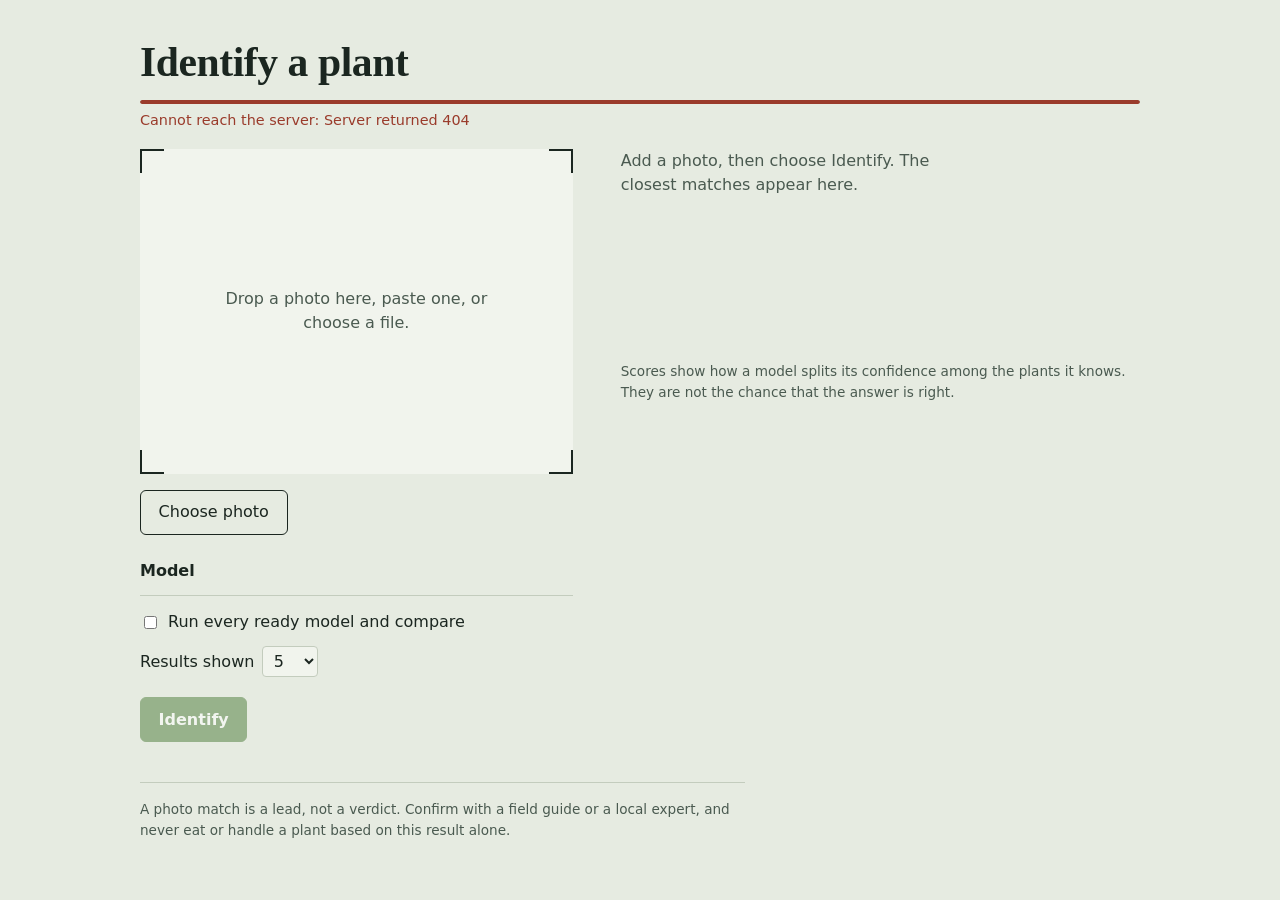
==== app/static/index.html @ 03a67fae "Offer only BioCLIP 2.5 and load it when the page opens; loading bar and photo scan - BACKENDS (defau" ====
<!doctype html>
<html lang="en">
<head>
<meta charset="utf-8">
<meta name="viewport" content="width=device-width, initial-scale=1">
<title>Plant identifier</title>
<link rel="icon" href="data:image/svg+xml,%3Csvg xmlns='http://www.w3.org/2000/svg' viewBox='0 0 100 100'%3E%3Ctext y='.9em' font-size='90'%3E%F0%9F%8C%BF%3C/text%3E%3C/svg%3E">
<style>
  :root {
    color-scheme: light dark;
    --ground: #e6ebe1;
    --paper: #f1f4ed;
    --ink: #1b2620;
    --ink-soft: #4a5a50;
    --line: #c3ccbd;
    --moss: #4a7a37;
    --on-moss: #ffffff;
    --warn: #9a3b2b;
    --serif: "Iowan Old Style", "Palatino Linotype", Palatino, "Book Antiqua", Georgia, serif;
    --sans: system-ui, -apple-system, "Segoe UI", Roboto, "Helvetica Neue", sans-serif;
  }
  @media (prefers-color-scheme: dark) {
    :root {
      --ground: #141c17;
      --paper: #1a251e;
      --ink: #e3e9de;
      --ink-soft: #9dad9f;
      --line: #2d3c32;
      --moss: #8ab96a;
      --on-moss: #14200f;
      --warn: #e39383;
    }
  }
  * { box-sizing: border-box; }
  body {
    margin: 0;
    background: var(--ground);
    color: var(--ink);
    font: 16px/1.5 var(--sans);
  }
  .wrap { max-width: 1080px; margin: 0 auto; padding: clamp(16px, 4vw, 40px); }
  .masthead { margin-bottom: 18px; }
  h1 {
    margin: 0;
    font: 600 clamp(1.9rem, 4vw, 2.6rem)/1.1 var(--serif);
    letter-spacing: -0.01em;
  }
  /* Model loading bar. It keeps its space when it fades out, so nothing below it moves. */
  .load { height: 4px; margin: 14px 0 6px; overflow: hidden; border-radius: 2px; background: var(--line); opacity: 0; transition: opacity 0.6s 0.3s; }
  .load span { display: block; height: 100%; border-radius: inherit; background: var(--moss); }
  .load[data-state="loading"], .load[data-state="error"] { opacity: 1; transition: none; }
  .load[data-state="loading"] span { width: 35%; animation: slide 1.3s ease-in-out infinite; }
  .load[data-state="error"] span { background: var(--warn); }
  @keyframes slide { from { transform: translateX(-100%); } to { transform: translateX(290%); } }
  .status { min-height: 1.5em; margin: 0; color: var(--ink-soft); font-size: 0.9rem; }
  .load[data-state="error"] + .status { color: var(--warn); }

  .bench {
    display: grid;
    grid-template-columns: minmax(0, 5fr) minmax(0, 6fr);
    gap: clamp(20px, 4vw, 48px);
    align-items: start;
  }
  @media (max-width: 820px) { .bench { grid-template-columns: 1fr; } }

  /* Viewfinder: corner marks drawn with gradients so the frame reads as a crop guide */
  .frame {
    --c: var(--ink);
    --len: 24px;
    --w: 2px;
    position: relative;
    container-type: size;  /* the photo sizes itself to this box with cqw/cqh */
    display: grid;
    place-items: center;
    aspect-ratio: 4 / 3;
    padding: 16px;
    background-color: var(--paper);
    background-image:
      linear-gradient(var(--c), var(--c)), linear-gradient(var(--c), var(--c)),
      linear-gradient(var(--c), var(--c)), linear-gradient(var(--c), var(--c)),
      linear-gradient(var(--c), var(--c)), linear-gradient(var(--c), var(--c)),
      linear-gradient(var(--c), var(--c)), linear-gradient(var(--c), var(--c));
    background-position:
      left top, left top, right top, right top,
      left bottom, left bottom, right bottom, right bottom;
    background-size:
      var(--len) var(--w), var(--w) var(--len), var(--len) var(--w), var(--w) var(--len),
      var(--len) var(--w), var(--w) var(--len), var(--len) var(--w), var(--w) var(--len);
    background-repeat: no-repeat;
    cursor: pointer;
  }
  .frame.dragging { --c: var(--moss); --w: 4px; }
  .frame:focus-visible { outline: 2px solid var(--moss); outline-offset: 4px; }
  .frame .prompt { max-width: 26ch; margin: 0; text-align: center; color: var(--ink-soft); }
  .frame[hidden], .prompt[hidden], .shot[hidden], .options label[hidden] { display: none; }

  /* The photo, and a scan that sweeps over it while it is being identified */
  .shot { --scan: 138 185 106; position: relative; overflow: hidden; }
  .shot img { display: block; max-width: 100cqw; max-height: 100cqh; }
  .shot::before, .shot::after { content: ""; position: absolute; inset: 0; opacity: 0; pointer-events: none; transition: opacity 0.3s; }
  .shot::before {
    background:
      repeating-linear-gradient(90deg, rgb(var(--scan) / 0.3) 0 1px, transparent 1px 28px),
      repeating-linear-gradient(rgb(var(--scan) / 0.3) 0 1px, transparent 1px 28px),
      rgb(0 0 0 / 0.2);
  }
  .shot::after {
    bottom: auto;
    height: 30%;
    background: linear-gradient(transparent, rgb(var(--scan) / 0.5) 42%, rgb(235 255 220) 49% 51%, rgb(var(--scan) / 0.5) 58%, transparent);
  }
  .frame.scanning { --c: var(--moss); cursor: progress; }
  .scanning .shot::before, .scanning .shot::after { opacity: 1; }
  .scanning .shot::after { animation: sweep 1.6s ease-in-out infinite alternate; }
  @keyframes sweep { from { transform: translateY(-50%); } to { transform: translateY(283%); } }

  .pick { display: flex; flex-wrap: wrap; gap: 10px; margin-top: 16px; }
  .btn {
    font: inherit;
    padding: 0.6rem 1.1rem;
    border: 1px solid var(--ink);
    border-radius: 6px;
    background: transparent;
    color: var(--ink);
    cursor: pointer;
  }
  .btn:focus-visible { outline: 2px solid var(--moss); outline-offset: 2px; }
  .btn:disabled { opacity: 0.5; cursor: not-allowed; }
  .btn.primary { background: var(--moss); border-color: var(--moss); color: var(--on-moss); font-weight: 600; }
  .touch-only { display: none; }
  @media (pointer: coarse) { .touch-only { display: inline-block; } }
  input[type="file"] { display: none; }

  fieldset { margin: 24px 0 0; padding: 0; border: 0; min-width: 0; }
  legend { padding: 0; margin-bottom: 4px; font-weight: 600; }
  .model {
    display: grid;
    grid-template-columns: auto 1fr;
    column-gap: 10px;
    padding: 10px 0;
    border-top: 1px solid var(--line);
    cursor: pointer;
  }
  .model input { margin: 5px 0 0; accent-color: var(--moss); }
  .model .name { font-weight: 600; }
  .model .desc { grid-column: 2; color: var(--ink-soft); font-size: 0.9rem; }
  .model.off { opacity: 0.6; cursor: not-allowed; }
  .options { display: flex; flex-wrap: wrap; gap: 12px 24px; align-items: center; margin: 8px 0 20px; border-top: 1px solid var(--line); padding-top: 14px; }
  fieldset[hidden] + .options { margin-top: 20px; }
  .options label { display: inline-flex; gap: 8px; align-items: center; }
  .options input[type="checkbox"] { accent-color: var(--moss); }
  select { font: inherit; padding: 0.25rem 0.4rem; color: var(--ink); background: var(--paper); border: 1px solid var(--line); border-radius: 4px; }

  .results { min-height: 12rem; }
  .empty { margin: 0; max-width: 34ch; color: var(--ink-soft); }
  .run { padding-bottom: 24px; margin-bottom: 24px; border-bottom: 1px solid var(--line); }
  .run:last-child { border-bottom: 0; margin-bottom: 0; }
  .run h2 { margin: 0 0 4px; font-size: 1rem; }
  .meta { margin: 2px 0 12px; color: var(--ink-soft); font-size: 0.9rem; }
  .matches { list-style: none; margin: 0; padding: 0; }
  .match { padding: 9px 0; }
  .match .row { display: flex; justify-content: space-between; align-items: baseline; gap: 16px; }
  .match .sci { font: italic 1.05rem/1.3 var(--serif); overflow-wrap: anywhere; }
  .match.first .sci { font-size: 1.6rem; line-height: 1.2; }
  .match .common { display: block; margin-top: 2px; font-size: 0.9rem; color: var(--ink-soft); }
  .match.first .common { font-size: 1.05rem; color: var(--ink); }
  .match .pct { font-variant-numeric: tabular-nums; color: var(--ink-soft); white-space: nowrap; }
  .bar { height: 4px; margin-top: 6px; background: var(--line); border-radius: 2px; overflow: hidden; }
  .match.first .bar { height: 6px; }
  .bar span { display: block; width: 0; height: 100%; background: var(--moss); transition: width 0.5s ease; }
  .match a { font-size: 0.85rem; color: var(--ink-soft); }
  .error { border-left: 3px solid var(--warn); padding: 2px 0 2px 12px; }
  .error p { margin: 0; }
  .note { margin: 20px 0 0; font-size: 0.85rem; color: var(--ink-soft); max-width: 60ch; }
  footer { margin-top: 40px; padding-top: 16px; border-top: 1px solid var(--line); font-size: 0.85rem; color: var(--ink-soft); max-width: 70ch; }

  @media (prefers-reduced-motion: reduce) {
    .bar span { transition: none; }
    .load[data-state="loading"] span { width: 100%; opacity: 0.5; animation: none; }
    .scanning .shot::after { opacity: 0; animation: none; }
  }
</style>
</head>
<body>
<div class="wrap">
  <header class="masthead">
    <h1>Identify a plant</h1>
    <div class="load" id="load" aria-hidden="true"><span></span></div>
    <p class="status" id="status" aria-live="polite"></p>
  </header>

  <main class="bench">
    <section aria-label="Photo and model">
      <div class="frame" id="frame" role="button" tabindex="0" aria-label="Choose a photo">
        <p class="prompt" id="prompt">Drop a photo here, paste one, or choose a file.</p>
        <div class="shot" id="shot" hidden><img id="preview" alt="Selected plant photo"></div>
      </div>
      <div class="pick">
        <button class="btn" type="button" id="choose">Choose photo</button>
        <button class="btn touch-only" type="button" id="camera">Take photo</button>
      </div>
      <input type="file" id="file" accept="image/*">
      <input type="file" id="cam" accept="image/*" capture="environment">

      <fieldset id="models">
        <legend>Model</legend>
      </fieldset>
      <div class="options">
        <label><input type="checkbox" id="compare"> Run every ready model and compare</label>
        <label>Results shown
          <select id="topk"><option>3</option><option selected>5</option><option>10</option></select>
        </label>
      </div>
      <button class="btn primary" type="button" id="go" disabled>Identify</button>
    </section>

    <section aria-label="Results" aria-live="polite">
      <div class="results" id="results">
        <p class="empty">Add a photo, then choose Identify. The closest matches appear here.</p>
      </div>
      <p class="note">Scores show how a model splits its confidence among the plants it knows. They are not the chance that the answer is right.</p>
    </section>
  </main>

  <footer>
    A photo match is a lead, not a verdict. Confirm with a field guide or a local expert, and never eat or handle a plant based on this result alone.
  </footer>
</div>

<script>
"use strict";
const $ = (sel) => document.querySelector(sel);
const state = { file: null, previewUrl: null, backends: [], busy: false };

function el(tag, props = {}, ...kids) {
  const node = document.createElement(tag);
  for (const [k, v] of Object.entries(props)) {
    if (k === "class") node.className = v;
    else if (k === "text") node.textContent = v;
    else node.setAttribute(k, v);
  }
  node.append(...kids);
  return node;
}

async function api(path, options) {
  const res = await fetch(path, options);
  let body = null;
  try { body = await res.json(); } catch (_) { /* non-JSON error page */ }
  if (!res.ok) throw new Error((body && body.detail) || `Server returned ${res.status}`);
  return body;
}

/* ---------- server status and model list ---------- */

async function loadMeta() {
  try {
    const list = await api("api/backends");
    state.backends = list.backends;
    renderModels(list.default);
    preload();
  } catch (err) {
    showLoad("error", `Cannot reach the server: ${err.message}`);
  }
  updateGo();
}

function showLoad(step, text = "") {
  $("#load").dataset.state = step;
  $("#status").textContent = text;
}

/* Load the preselected model as soon as the page opens, so the first photo doesn't wait for it. */
async function preload() {
  const info = state.backends.find((b) => b.id === selectedId());
  if (!info || info.loaded) return;
  showLoad("loading", "Loading the model…");
  try {
    await api(`api/load?backend=${encodeURIComponent(info.id)}`, { method: "POST" });
    info.loaded = true;
    showLoad("done");
  } catch (err) {
    showLoad("error", `The model did not load. ${err.message}`);
  }
}

function renderModels(defaultId) {
  const box = $("#models");
  box.replaceChildren(el("legend", { text: "Model" }));
  for (const b of state.backends) {
    const input = el("input", { type: "radio", name: "backend", value: b.id });
    if (!b.available) input.disabled = true;
    if (b.id === defaultId) input.checked = true;
    const desc = b.available ? b.description : `${b.description} Not ready: ${b.reason}`;
    box.append(
      el("label", { class: "model" + (b.available ? "" : " off") },
        input, el("span", { class: "name", text: b.label }), el("span", { class: "desc", text: desc }))
    );
  }
  if (!state.backends.some((b) => b.available)) {
    box.append(el("p", { class: "note", text: "No models are ready yet. The README explains which files to add." }));
  }
  const few = readyIds().length < 2;  // comparing needs at least two ready models
  $("#compare").closest("label").hidden = few;
  if (few) $("#compare").checked = false;
  // A single model that is ready leaves nothing to choose, so the picker goes.
  box.hidden = state.backends.length === 1 && state.backends[0].available;
}

const selectedId = () => { const r = document.querySelector('input[name="backend"]:checked'); return r && r.value; };
const readyIds = () => state.backends.filter((b) => b.available).map((b) => b.id);

function updateGo() {
  $("#go").disabled = state.busy || !state.file || readyIds().length === 0;
  $("#go").textContent = state.busy ? "Identifying…" : "Identify";
}

/* ---------- choosing a photo ---------- */

function setFile(file) {
  if (!file || !file.type.startsWith("image/")) return;
  if (state.previewUrl) URL.revokeObjectURL(state.previewUrl);
  state.file = file;
  state.previewUrl = URL.createObjectURL(file);
  $("#preview").src = state.previewUrl;
  $("#shot").hidden = false;
  $("#prompt").hidden = true;
  $("#results").replaceChildren(el("p", { class: "empty", text: "Photo ready. Choose Identify." }));
  updateGo();
}

const frame = $("#frame");
$("#choose").addEventListener("click", () => $("#file").click());
$("#camera").addEventListener("click", () => $("#cam").click());
frame.addEventListener("click", () => $("#file").click());
frame.addEventListener("keydown", (e) => { if (e.key === "Enter" || e.key === " ") { e.preventDefault(); $("#file").click(); } });
for (const input of [$("#file"), $("#cam")]) {
  input.addEventListener("change", () => { setFile(input.files[0]); input.value = ""; });
}
frame.addEventListener("dragover", (e) => { e.preventDefault(); frame.classList.add("dragging"); });
frame.addEventListener("dragleave", () => frame.classList.remove("dragging"));
frame.addEventListener("drop", (e) => {
  e.preventDefault();
  frame.classList.remove("dragging");
  setFile(e.dataTransfer.files[0]);
});
window.addEventListener("paste", (e) => {
  const item = [...(e.clipboardData?.items || [])].find((i) => i.type.startsWith("image/"));
  if (item) setFile(item.getAsFile());
});

/* Phone photos are large. Shrink before upload; fall back to the original on any problem. */
async function prepareUpload(file) {
  try {
    if (file.size < 1.5 * 1024 * 1024) return file;
    const bmp = await createImageBitmap(file, { imageOrientation: "from-image" });
    const scale = Math.min(1, 1600 / Math.max(bmp.width, bmp.height));
    const canvas = document.createElement("canvas");
    canvas.width = Math.round(bmp.width * scale);
    canvas.height = Math.round(bmp.height * scale);
    canvas.getContext("2d").drawImage(bmp, 0, 0, canvas.width, canvas.height);
    const blob = await new Promise((resolve) => canvas.toBlob(resolve, "image/jpeg", 0.9));
    return blob || file;
  } catch (_) {
    return file;
  }
}

/* ---------- identify ---------- */

async function identify() {
  if (!state.file || state.busy) return;
  const ids = $("#compare").checked ? readyIds() : [selectedId()].filter(Boolean);
  if (ids.length === 0) return;

  state.busy = true;
  updateGo();
  frame.classList.add("scanning");
  const results = $("#results");
  results.replaceChildren();
  const upload = await prepareUpload(state.file);
  const topK = $("#topk").value;
  const named = state.backends.length > 1;  // say which model answered only when there is a choice

  for (const id of ids) {
    const info = state.backends.find((b) => b.id === id);
    const label = info ? info.label : id;
    const pending = el("section", { class: "run" });
    if (named) pending.append(el("h2", { text: label }));
    if (named && info && !info.loaded) {
      pending.append(el("p", { class: "meta", text: "Loading this model first. It can take a minute." }));
    }
    results.append(pending);

    const form = new FormData();
    form.append("file", upload, "photo.jpg");
    form.append("backend", id);
    form.append("top_k", topK);
    try {
      const data = await api("api/identify", { method: "POST", body: form });
      if (info) info.loaded = true;
      pending.replaceWith(renderRun(data, named));
    } catch (err) {
      pending.replaceWith(renderError(named ? label : "", err.message));
    }
  }
  frame.classList.remove("scanning");
  state.busy = false;
  updateGo();
}

function percent(score) {
  const p = score * 100;
  return p < 0.1 ? "under 0.1%" : `${p.toFixed(p < 10 ? 1 : 0)}%`;
}

function renderRun(data, named) {
  const list = el("ol", { class: "matches" });
  data.predictions.forEach((p, i) => {
    const bar = el("span");
    const link = el("a", {
      href: "https://en.wikipedia.org/wiki/Special:Search?search=" + encodeURIComponent(p.name),
      target: "_blank", rel: "noopener noreferrer", text: "Look up",
    });
    const names = el("div", {}, el("span", { class: "sci", text: p.name }));
    if (p.common_name) names.append(el("span", { class: "common", text: p.common_name }));
    list.append(
      el("li", { class: "match" + (i === 0 ? " first" : "") },
        el("div", { class: "row" }, names, el("span", { class: "pct", text: percent(p.score) })),
        el("div", { class: "bar" }, bar), link)
    );
    requestAnimationFrame(() => requestAnimationFrame(() => { bar.style.width = `${Math.max(1, Math.round(p.score * 1000) / 10)}%`; }));
  });
  const run = el("section", { class: "run" }, list);
  if (named) run.prepend(el("h2", { text: data.label }));
  return run;
}

function renderError(label, message) {
  const run = el("section", { class: "run" }, el("div", { class: "error", role: "alert" }, el("p", { text: message })));
  if (label) run.prepend(el("h2", { text: label }));
  return run;
}

$("#go").addEventListener("click", identify);
loadMeta();
</script>
</body>
</html>
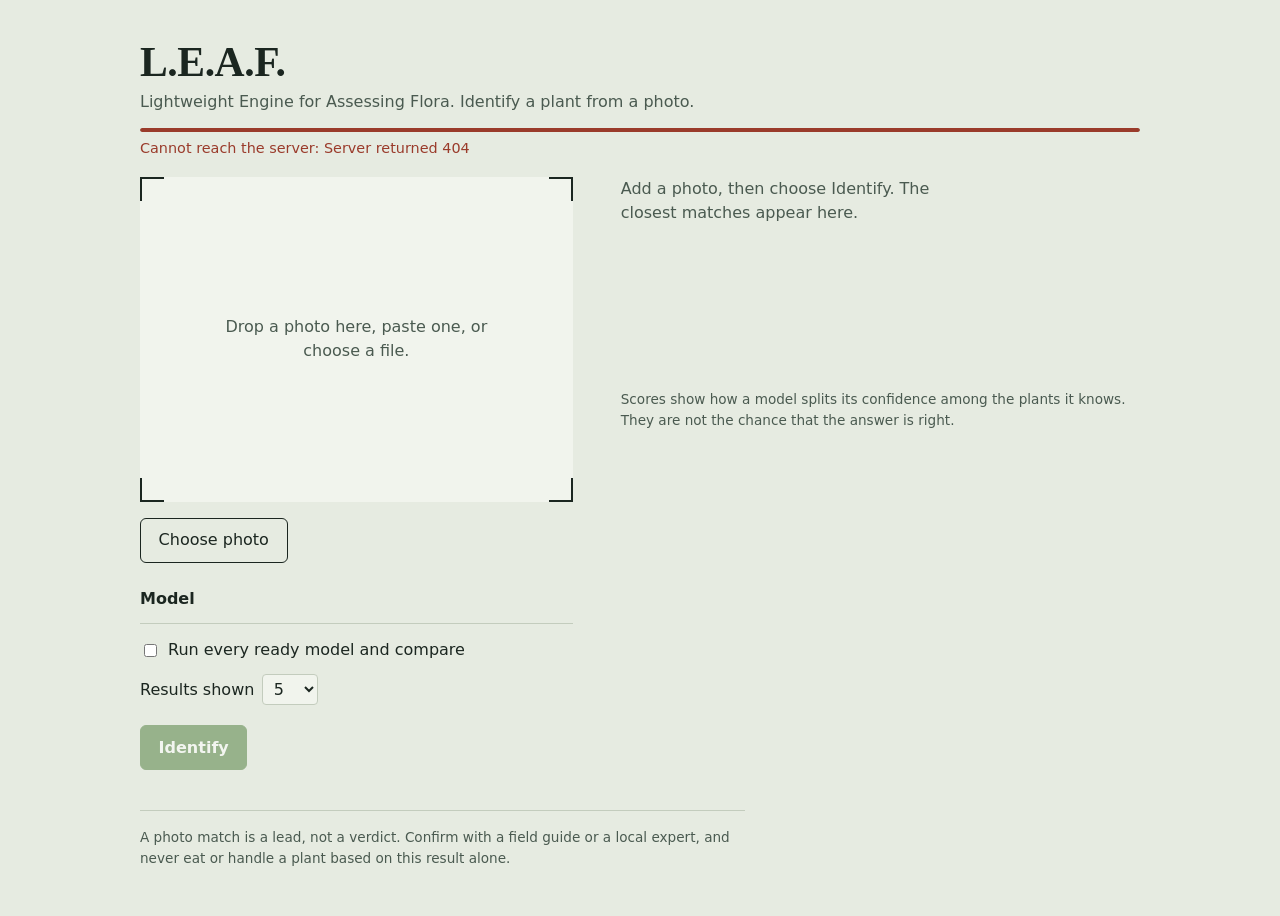
==== commit 04a7f388: "L.E.A.F.: on-device models in the service's page, BioCLIP 2.5 in the browser, Cloudflare site - app/" ====
--- a/app/static/index.html
+++ b/app/static/index.html
@@ -3,7 +3,7 @@
 <head>
 <meta charset="utf-8">
 <meta name="viewport" content="width=device-width, initial-scale=1">
-<title>Plant identifier</title>
+<title>L.E.A.F.: Lightweight Engine for Assessing Flora</title>
 <link rel="icon" href="data:image/svg+xml,%3Csvg xmlns='http://www.w3.org/2000/svg' viewBox='0 0 100 100'%3E%3Ctext y='.9em' font-size='90'%3E%F0%9F%8C%BF%3C/text%3E%3C/svg%3E">
 <style>
   :root {
@@ -45,13 +45,16 @@
     font: 600 clamp(1.9rem, 4vw, 2.6rem)/1.1 var(--serif);
     letter-spacing: -0.01em;
   }
-  /* Model loading bar. It keeps its space when it fades out, so nothing below it moves. */
+  .lede { margin: 4px 0 0; color: var(--ink-soft); }
+  /* Model loading bar. The server can't say how far a load has got, so the fill is paced by time:
+     about 70% at 7.5 s and 80% at 10 s (BioCLIP 2.5 usually loads in 7-10 s on the CPU), then slowing
+     toward 90%. It fills the rest when the model is ready, and keeps its space as it fades. */
   .load { height: 4px; margin: 14px 0 6px; overflow: hidden; border-radius: 2px; background: var(--line); opacity: 0; transition: opacity 0.6s 0.3s; }
-  .load span { display: block; height: 100%; border-radius: inherit; background: var(--moss); }
-  .load[data-state="loading"], .load[data-state="error"] { opacity: 1; transition: none; }
-  .load[data-state="loading"] span { width: 35%; animation: slide 1.3s ease-in-out infinite; }
+  .load span { display: block; width: 0; height: 100%; border-radius: inherit; background: var(--moss); }
+  .load[data-state="loading"], .load[data-state="progress"], .load[data-state="error"] { opacity: 1; transition: none; }
+  .load[data-state="loading"] span { width: 90%; transition: width 20s cubic-bezier(0.1, 0.5, 0.3, 1); }
+  .load[data-state="done"] span, .load[data-state="error"] span { width: 100%; transition: width 0.3s ease-out; }
   .load[data-state="error"] span { background: var(--warn); }
-  @keyframes slide { from { transform: translateX(-100%); } to { transform: translateX(290%); } }
   .status { min-height: 1.5em; margin: 0; color: var(--ink-soft); font-size: 0.9rem; }
   .load[data-state="error"] + .status { color: var(--warn); }
 
@@ -145,6 +148,7 @@
   .model .name { font-weight: 600; }
   .model .desc { grid-column: 2; color: var(--ink-soft); font-size: 0.9rem; }
   .model.off { opacity: 0.6; cursor: not-allowed; }
+  .group { margin: 14px 0 4px; font-size: 0.85rem; color: var(--ink-soft); }
   .options { display: flex; flex-wrap: wrap; gap: 12px 24px; align-items: center; margin: 8px 0 20px; border-top: 1px solid var(--line); padding-top: 14px; }
   fieldset[hidden] + .options { margin-top: 20px; }
   .options label { display: inline-flex; gap: 8px; align-items: center; }
@@ -173,10 +177,11 @@
   .error p { margin: 0; }
   .note { margin: 20px 0 0; font-size: 0.85rem; color: var(--ink-soft); max-width: 60ch; }
   footer { margin-top: 40px; padding-top: 16px; border-top: 1px solid var(--line); font-size: 0.85rem; color: var(--ink-soft); max-width: 70ch; }
+  footer p { margin: 0 0 8px; }
+  footer a { color: inherit; }
 
   @media (prefers-reduced-motion: reduce) {
     .bar span { transition: none; }
-    .load[data-state="loading"] span { width: 100%; opacity: 0.5; animation: none; }
     .scanning .shot::after { opacity: 0; animation: none; }
   }
 </style>
@@ -184,7 +189,8 @@
 <body>
 <div class="wrap">
   <header class="masthead">
-    <h1>Identify a plant</h1>
+    <h1>L.E.A.F.</h1>
+    <p class="lede">Lightweight Engine for Assessing Flora. Identify a plant from a photo.</p>
     <div class="load" id="load" aria-hidden="true"><span></span></div>
     <p class="status" id="status" aria-live="polite"></p>
   </header>
@@ -223,14 +229,18 @@
   </main>
 
   <footer>
-    A photo match is a lead, not a verdict. Confirm with a field guide or a local expert, and never eat or handle a plant based on this result alone.
-  </footer>
+    <p>A photo match is a lead, not a verdict. Confirm with a field guide or a local expert, and never eat or handle a plant based on this result alone.</p>
+    <p id="credits" hidden>On-device models: <a href="https://huggingface.co/imageomics/bioclip">BioCLIP</a>, <a href="https://huggingface.co/imageomics/bioclip-2">BioCLIP 2</a> and <a href="https://huggingface.co/imageomics/bioclip-2.5-vith14">BioCLIP 2.5</a> by Imageomics, and <a href="https://huggingface.co/crazedcodernate/bioclip-2.5-mobile-fastvit">BioCLIP 2.5 Mobile</a> by Nate Hamilton, all MIT licensed. Common names from iNaturalist.</p>
 </div>
 
 <script>
 "use strict";
 const $ = (sel) => document.querySelector(sel);
 const state = { file: null, previewUrl: null, backends: [], busy: false };
+/* Models that run on this device (web/build.py writes them to models/): the list, the files that come
+   in parts with their full sizes, and the browser cache that keeps them, named after the build. */
+const dev = { list: [], split: {}, cache: "leaf", gpu: null, labels: null };
+const DEV = "device:";  // their radio values, so they never clash with the server's model ids
 
 function el(tag, props = {}, ...kids) {
   const node = document.createElement(tag);
@@ -251,27 +261,47 @@
   return body;
 }
 
-/* ---------- server status and model list ---------- */
+/* ---------- the model list: the server's and this device's ---------- */
 
 async function loadMeta() {
-  try {
-    const list = await api("api/backends");
-    state.backends = list.backends;
-    renderModels(list.default);
-    preload();
-  } catch (err) {
-    showLoad("error", `Cannot reach the server: ${err.message}`);
+  const [list, local] = await Promise.all([
+    api("api/backends").catch((err) => ({ backends: [], default: null, error: err.message })),
+    fetch("models/models.json").then((r) => (r.ok ? r.json() : null)).catch(() => null),  // none without a build
+  ]);
+  state.backends = list.backends;
+  if (local) {
+    Object.assign(dev, { list: local.models, split: local.split, cache: `leaf-${local.version}` });
+    // Copies kept from an earlier build: one with other models or species replaces them.
+    self.caches?.keys().then((names) => names.forEach((name) => name !== dev.cache && caches.delete(name)), (err) => console.warn(err));
+  }
+  $("#credits").hidden = !dev.list.length;
+  if (list.error && !dev.list.length) {
+    showLoad("error", `Cannot reach the server: ${list.error}`);
+  } else {
+    // With no server model on offer, as on the static site, phones start with the small model.
+    const phone = matchMedia("(pointer: coarse)").matches;
+    const first = dev.list.find((m) => m.id === (phone ? "bioclip-mobile" : "bioclip2")) || dev.list[0];
+    renderModels(list.default ?? (first && DEV + first.id));
+    const died = dev.list.find((m) => m.id === remembered());
+    remember(null);
+    if (died) showLoad("error", `${died.label} closed this page as it started, which happens when a device runs out of memory for a model. A smaller one should work.`);
+    else preload();
   }
   updateGo();
 }
 
-function showLoad(step, text = "") {
-  $("#load").dataset.state = step;
+function showLoad(step, text = "", fraction = 0) {
+  const bar = $("#load");
+  void bar.offsetWidth;  // lay the bar out first, so a new fill starts from empty
+  bar.dataset.state = step;
+  bar.firstElementChild.style.width = step === "progress" ? `${100 * fraction}%` : "";  // a measured fill
   $("#status").textContent = text;
 }
 
 /* Load the preselected model as soon as the page opens, so the first photo doesn't wait for it. */
 async function preload() {
+  const m = devModel(selectedId());
+  if (m) return loadDevice(m).catch((err) => console.warn(err));  // the status line says what failed
   const info = state.backends.find((b) => b.id === selectedId());
   if (!info || info.loaded) return;
   showLoad("loading", "Loading the model…");
@@ -284,34 +314,48 @@
   }
 }
 
-function renderModels(defaultId) {
+function renderModels(selected) {
   const box = $("#models");
   box.replaceChildren(el("legend", { text: "Model" }));
-  for (const b of state.backends) {
-    const input = el("input", { type: "radio", name: "backend", value: b.id });
-    if (!b.available) input.disabled = true;
-    if (b.id === defaultId) input.checked = true;
-    const desc = b.available ? b.description : `${b.description} Not ready: ${b.reason}`;
+  const add = (value, name, desc, reason) => {  // reason: why the model is not ready, or null
+    const input = el("input", { type: "radio", name: "backend", value });
+    input.disabled = reason !== null;
+    input.checked = value === selected;
     box.append(
-      el("label", { class: "model" + (b.available ? "" : " off") },
-        input, el("span", { class: "name", text: b.label }), el("span", { class: "desc", text: desc }))
+      el("label", { class: "model" + (reason === null ? "" : " off") },
+        input, el("span", { class: "name", text: name }),
+        el("span", { class: "desc", text: reason === null ? desc : `${desc} Not ready: ${reason}` }))
     );
-  }
-  if (!state.backends.some((b) => b.available)) {
+  };
+  if (state.backends.length && dev.list.length) box.append(el("p", { class: "group", text: "On the server" }));
+  for (const b of state.backends) add(b.id, b.label, b.description, b.available ? null : b.reason);
+  if (dev.list.length) box.append(el("p", { class: "group", text: "On this device: it runs in your browser, and photos stay here" }));
+  for (const m of dev.list) add(DEV + m.id, m.label, `Downloads ${mb(m.bytes)} MB once. ${m.note}`, null);
+  const inputs = box.querySelectorAll("input");
+  if (![...inputs].some((i) => !i.disabled)) {
     box.append(el("p", { class: "note", text: "No models are ready yet. The README explains which files to add." }));
   }
+  updateCompare();
+  // A single model that is ready leaves nothing to choose, so the picker goes.
+  box.hidden = inputs.length === 1 && !inputs[0].disabled;
+}
+
+const selectedId = () => { const r = document.querySelector('input[name="backend"]:checked'); return r && r.value; };
+const devModel = (value) => dev.list.find((m) => DEV + m.id === value);
+/* What a comparison runs: every server model that is ready, and the on-device model if it is loaded. */
+const readyIds = () => [
+  ...state.backends.filter((b) => b.available).map((b) => b.id),
+  ...dev.list.filter((m) => m.session).map((m) => DEV + m.id),
+];
+
+function updateCompare() {
   const few = readyIds().length < 2;  // comparing needs at least two ready models
   $("#compare").closest("label").hidden = few;
   if (few) $("#compare").checked = false;
-  // A single model that is ready leaves nothing to choose, so the picker goes.
-  box.hidden = state.backends.length === 1 && state.backends[0].available;
-}
-
-const selectedId = () => { const r = document.querySelector('input[name="backend"]:checked'); return r && r.value; };
-const readyIds = () => state.backends.filter((b) => b.available).map((b) => b.id);
+}
 
 function updateGo() {
-  $("#go").disabled = state.busy || !state.file || readyIds().length === 0;
+  $("#go").disabled = state.busy || !state.file || !selectedId();
   $("#go").textContent = state.busy ? "Identifying…" : "Identify";
 }
 
@@ -366,6 +410,197 @@
   }
 }
 
+/* ---------- models on this device ---------- */
+
+const mb = (bytes) => Math.round(bytes / 1e6).toLocaleString("en");
+
+/* Tries a network error or a 5xx twice more: Cloudflare now and then answers a model part with a
+   500 that works a moment later. */
+async function fetchOk(url, tries = 3) {
+  const res = await fetch(url).catch((err) => (tries > 1 ? null : Promise.reject(err)));
+  if (res?.ok) return res;
+  if (tries > 1 && !(res?.status < 500)) {
+    await new Promise((resolve) => setTimeout(resolve, 1000));
+    return fetchOk(url, tries - 1);
+  }
+  throw new Error(`${url}: the server answered ${res.status}`);
+}
+
+/* Streams a response into `bytes` from offset `got`, reporting progress; returns the new offset. */
+async function readInto(res, bytes, got, progress) {
+  const reader = res.body.getReader();
+  for (let shown = 0; ;) {
+    const { done, value } = await reader.read();
+    if (done) return got;
+    bytes.set(value, got);
+    got += value.length;
+    if (performance.now() - shown > 100) { progress(got, bytes.length); shown = performance.now(); }
+  }
+}
+
+async function openCache() {
+  try { return await caches.open(dev.cache); } catch (_) { return null; }  // none in some private windows
+}
+
+/* A model file: from this browser's cache, or downloaded and kept there. Files over 24 MiB come in
+   parts (Cloudflare serves up to 25 MiB) and are kept part by part: Chrome keeps no single entry of
+   610 MB, and an interrupted download resumes from the last whole part. A private window or a full
+   disk can refuse to keep them; the model still runs. */
+async function getBytes(url, progress = () => {}) {
+  const cache = await openCache();
+  let bytes, fresh = 0, kept = Boolean(cache);
+  const keep = (key, data) => cache?.put(key, new Response(data, { headers: { "content-length": String(data.length) } }))
+    .catch((err) => { kept = false; console.warn(`This browser did not keep ${key}.`, err); });
+  if (dev.split[url]) {
+    bytes = new Uint8Array(dev.split[url]);
+    for (let i = 0, got = 0; got < bytes.length; i++) {
+      const key = `${url}.${i}`, hit = await cache?.match(key), start = got;
+      got = await readInto(hit || (await fetchOk(key)), bytes, got, progress);
+      if (!hit) { fresh++; await keep(key, bytes.subarray(start, got)); }
+    }
+  } else {
+    const hit = await cache?.match(url), res = hit || (await fetchOk(url));
+    // A compressed body's length is not the file's.
+    const total = res.headers.get("content-encoding") ? 0 : Number(res.headers.get("content-length"));
+    bytes = total ? new Uint8Array(total) : new Uint8Array(await res.arrayBuffer());
+    if (total) await readInto(res, bytes, 0, progress);
+    if (!hit) { fresh++; await keep(url, bytes); }
+  }
+  return { bytes, cached: !fresh, kept };
+}
+
+/* ONNX Runtime Web, each build once per page: "webgpu" runs the models on the GPU, "wasm" is the smaller
+   CPU-only build. The CPU always gets its own build: a WebGPU start that fails leaves the WebGPU
+   build's module unusable (it throws a bare number, then hangs or crashes the page). */
+const runtimes = {};
+function runtime(ep) {
+  runtimes[ep] ??= (async () => {
+    const [ort, wasm] = await Promise.all([
+      import(`./models/ort/ort.${ep}.min.mjs`),
+      getBytes(`models/ort/ort-wasm-simd-threaded${ep === "webgpu" ? ".asyncify" : ""}.wasm`),
+    ]);
+    ort.env.wasm.wasmPaths = new URL("models/ort/", location.href).href;
+    ort.env.wasm.wasmBinary = wasm.bytes;  // fetched here, so it too can come in parts and stay cached
+    return ort;
+  })().catch((err) => { delete runtimes[ep]; throw err; });
+  return runtimes[ep];
+}
+const hasGpu = () => (dev.gpu ??= Promise.resolve(navigator.gpu?.requestAdapter()).then(Boolean, () => false));
+
+/* The on-device model this tab is starting, kept across a reload: a phone that runs out of memory
+   for a model kills the page and reloads it, and the next load should say why rather than start
+   the model again. With storage off (cookies blocked) the page just can't tell. */
+function remember(id) {
+  try { id ? sessionStorage.setItem("leaf-starting", id) : sessionStorage.removeItem("leaf-starting"); }
+  catch (err) { console.warn(err); }
+}
+function remembered() {
+  try { return sessionStorage.getItem("leaf-starting"); } catch (_) { return null; }
+}
+
+/* Downloads (or takes from the cache) and starts an on-device model: on the GPU if the browser offers
+   one, and on the CPU if that fails, so nobody has to choose. One at a time: they are big. */
+function loadDevice(m) {
+  m.loading ??= (async () => {
+    for (const other of dev.list) {
+      if (other === m || !other.session) continue;
+      await other.session.release();
+      Object.assign(other, { session: null, loading: null, run: null });
+      updateCompare();
+    }
+    const show = (got, total) => showLoad("progress", `Downloading ${m.label}: ${mb(got)} of ${mb(total)} MB`, got / total);
+    const [eps, labels, table, graph, data] = await Promise.all([
+      hasGpu().then((gpu) => (gpu ? ["webgpu", "wasm"] : ["wasm"])),
+      (dev.labels ??= fetchOk("models/labels.json").then((r) => r.json())),
+      getBytes(`models/${m.table}`),
+      getBytes(`models/${m.file}`, m.data ? undefined : show),
+      m.data && getBytes(`models/${m.data}`, show),  // the weights, as ONNX external data
+      hasGpu().then((gpu) => runtime(gpu ? "webgpu" : "wasm")),  // downloaded alongside the model
+    ]);
+    showLoad("progress", `Starting ${m.label}…`, 1);
+    remember(m.id);  // starting is when memory peaks
+    let gpuFailed = false;
+    for (const ep of eps) {
+      let session;
+      try {
+        const ort = await runtime(ep);
+        session = await ort.InferenceSession.create(graph.bytes, {
+          executionProviders: [ep], ...(data && { externalData: [{ path: m.data, data: data.bytes }] }),
+        });
+        const [input] = session.inputNames, [output] = session.outputNames;
+        m.run = async (x) => (await session.run({ [input]: new ort.Tensor("float32", x, [1, 3, 224, 224]) }))[output].data;
+        await m.run(new Float32Array(3 * 224 * 224));  // prepares the kernels, and proves this path works
+        Object.assign(m, { session, ep, names: labels.names, common: labels.common, vectors: halfToFloat(table.bytes) });
+        break;
+      } catch (err) {
+        if (ep === "wasm") throw err;
+        console.warn(`${m.label} did not run on the GPU; trying the CPU.`, err);
+        gpuFailed = true;
+        dev.gpu = Promise.resolve(false);  // nor the next model: the WebGPU build may be stuck now
+        session?.release().catch((e) => console.warn(e));  // not awaited, in case it is
+      }
+    }
+    remember(null);
+    showLoad("done", `${m.label} is ready on this device's ${m.ep === "webgpu" ? "GPU" : "CPU"}` +
+      (gpuFailed ? ": the GPU did not run it." : ".") +
+      (graph.kept && (!data || data.kept) ? "" : " This browser did not keep a copy, so it downloads again next time."));
+    updateCompare();
+    return m;
+  })().catch((err) => {
+    m.loading = null;
+    remember(null);
+    showLoad("error", `${m.label} did not load. ${err.message ?? err}`);
+    throw err;
+  });
+  return m.loading;
+}
+
+/* Label tables are fp16 on disk to halve the download. */
+function halfToFloat(bytes) {
+  const h = new Uint16Array(bytes.buffer, bytes.byteOffset, bytes.byteLength / 2);
+  const f = new Float32Array(h.length);
+  for (let i = 0; i < h.length; i++) {
+    const e = (h[i] >> 10) & 31, m = h[i] & 1023, sign = h[i] >> 15 ? -1 : 1;
+    f[i] = sign * (e === 0 ? m * 2 ** -24 : e === 31 ? (m ? NaN : Infinity) : (1 + m / 1024) * 2 ** (e - 15));
+  }
+  return f;
+}
+
+/* Centre square of the photo (a smaller one for the Mobile model, as in its training), 224 x 224,
+   RGB in 0..1, channels first. The models normalise the colours themselves. */
+async function pixels(file, crop) {
+  const bmp = await createImageBitmap(file, { imageOrientation: "from-image" });
+  const side = Math.min(bmp.width, bmp.height) * crop;
+  const canvas = new OffscreenCanvas(224, 224);
+  const g = canvas.getContext("2d", { willReadFrequently: true });
+  g.imageSmoothingQuality = "high";
+  g.drawImage(bmp, (bmp.width - side) / 2, (bmp.height - side) / 2, side, side, 0, 0, 224, 224);
+  bmp.close();
+  const rgba = g.getImageData(0, 0, 224, 224).data, n = 224 * 224, x = new Float32Array(3 * n);
+  for (let i = 0; i < n; i++) {
+    x[i] = rgba[4 * i] / 255;
+    x[n + i] = rgba[4 * i + 1] / 255;
+    x[2 * n + i] = rgba[4 * i + 2] / 255;
+  }
+  return x;
+}
+
+/* Cosine similarity with every species name, softmax at the model's own temperature, top k,
+   in the shape the server answers with. */
+function rank(m, embedding, k) {
+  const n = m.names.length, dim = m.dim, logits = new Float32Array(n);
+  let max = -Infinity, sum = 0;
+  for (let i = 0; i < n; i++) {
+    let s = 0;
+    for (let j = 0, o = i * dim; j < dim; j++) s += m.vectors[o + j] * embedding[j];
+    logits[i] = s * m.scale;
+    if (logits[i] > max) max = logits[i];
+  }
+  for (let i = 0; i < n; i++) sum += (logits[i] = Math.exp(logits[i] - max));
+  return [...logits.keys()].sort((a, b) => logits[b] - logits[a]).slice(0, k)
+    .map((i) => ({ name: m.names[i], common_name: m.common[i], score: logits[i] / sum }));
+}
+
 /* ---------- identify ---------- */
 
 async function identify() {
@@ -378,27 +613,33 @@
   frame.classList.add("scanning");
   const results = $("#results");
   results.replaceChildren();
-  const upload = await prepareUpload(state.file);
-  const topK = $("#topk").value;
-  const named = state.backends.length > 1;  // say which model answered only when there is a choice
+  const upload = ids.some((id) => !devModel(id)) && (await prepareUpload(state.file));  // on-device models read the photo itself
+  const topK = Number($("#topk").value);
+  const named = state.backends.length + dev.list.length > 1;  // say which model answered only when there is a choice
 
   for (const id of ids) {
-    const info = state.backends.find((b) => b.id === id);
-    const label = info ? info.label : id;
+    const m = devModel(id), info = state.backends.find((b) => b.id === id);
+    const label = m ? `${m.label}, on this device` : info ? info.label : id;
     const pending = el("section", { class: "run" });
     if (named) pending.append(el("h2", { text: label }));
-    if (named && info && !info.loaded) {
+    if (named && (m ? !m.session : info && !info.loaded)) {
       pending.append(el("p", { class: "meta", text: "Loading this model first. It can take a minute." }));
     }
     results.append(pending);
 
-    const form = new FormData();
-    form.append("file", upload, "photo.jpg");
-    form.append("backend", id);
-    form.append("top_k", topK);
     try {
-      const data = await api("api/identify", { method: "POST", body: form });
-      if (info) info.loaded = true;
+      let data;
+      if (m) {
+        await loadDevice(m);
+        data = { label, predictions: rank(m, await m.run(await pixels(state.file, m.crop)), topK) };
+      } else {
+        const form = new FormData();
+        form.append("file", upload, "photo.jpg");
+        form.append("backend", id);
+        form.append("top_k", topK);
+        data = await api("api/identify", { method: "POST", body: form });
+        if (info) info.loaded = true;
+      }
       pending.replaceWith(renderRun(data, named));
     } catch (err) {
       pending.replaceWith(renderError(named ? label : "", err.message));
@@ -442,6 +683,10 @@
   return run;
 }
 
+$("#models").addEventListener("change", () => {
+  const m = devModel(selectedId());
+  if (m) loadDevice(m).catch((err) => console.warn(err));  // the status line says what failed
+});
 $("#go").addEventListener("click", identify);
 loadMeta();
 </script>
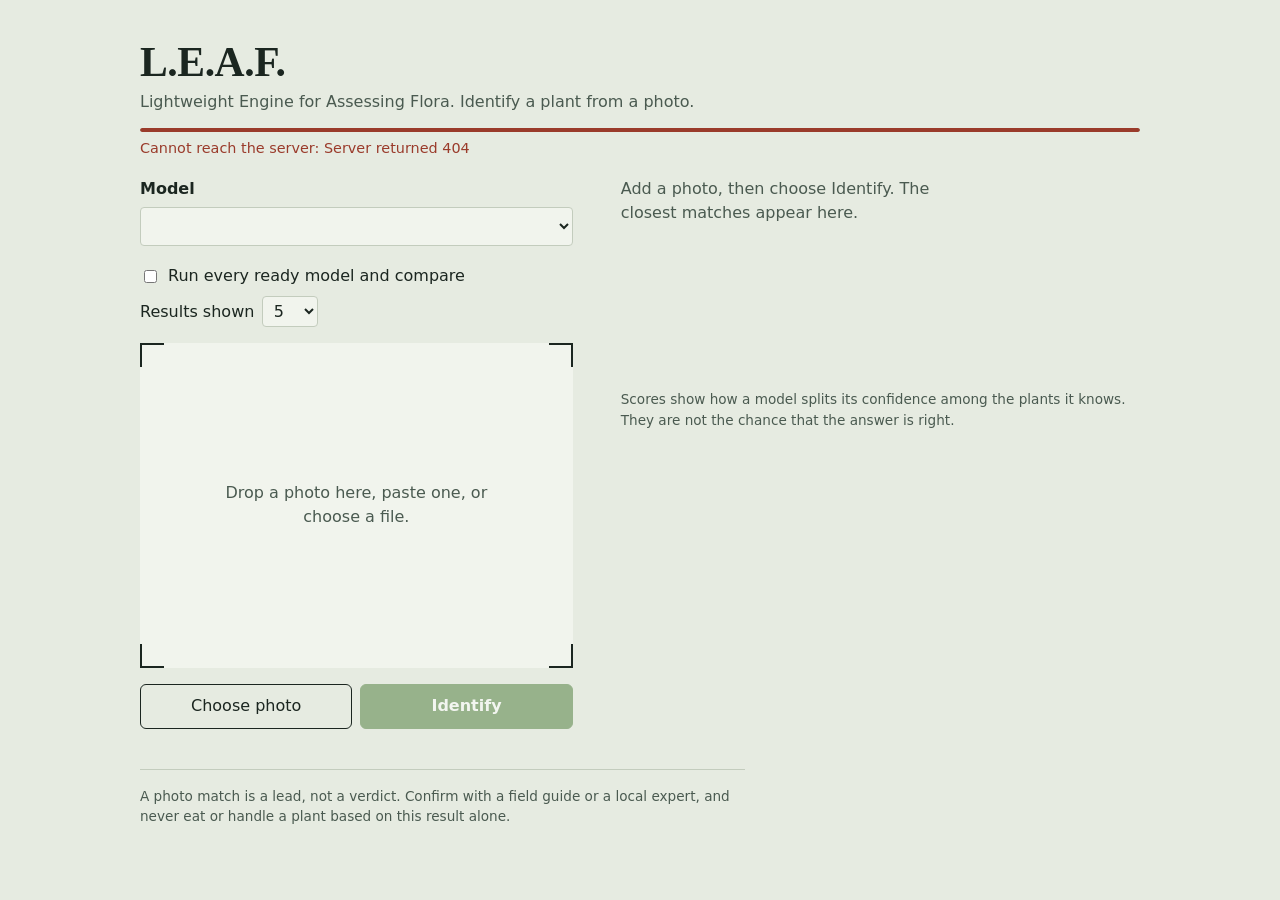
==== commit d31d8e5a: "Model menu above the photo, Identify beside Choose photo, automatic model pick; drop BioCLIP 1 - app" ====
--- a/app/static/index.html
+++ b/app/static/index.html
@@ -95,7 +95,7 @@
   .frame.dragging { --c: var(--moss); --w: 4px; }
   .frame:focus-visible { outline: 2px solid var(--moss); outline-offset: 4px; }
   .frame .prompt { max-width: 26ch; margin: 0; text-align: center; color: var(--ink-soft); }
-  .frame[hidden], .prompt[hidden], .shot[hidden], .options label[hidden] { display: none; }
+  .models[hidden], .frame[hidden], .prompt[hidden], .shot[hidden], .options label[hidden] { display: none; }
 
   /* The photo, and a scan that sweeps over it while it is being identified */
   .shot { --scan: 138 185 106; position: relative; overflow: hidden; }
@@ -117,7 +117,11 @@
   .scanning .shot::after { animation: sweep 1.6s ease-in-out infinite alternate; }
   @keyframes sweep { from { transform: translateY(-50%); } to { transform: translateY(283%); } }
 
-  .pick { display: flex; flex-wrap: wrap; gap: 10px; margin-top: 16px; }
+  /* The photo buttons and Identify share one row in equal columns: two on a computer, three on a touch
+     screen, where the text shrinks a little on narrow phones so that "Choose photo" stays on one line. */
+  .pick { display: grid; grid-auto-flow: column; grid-auto-columns: minmax(0, 1fr); gap: 8px; margin-top: 16px; }
+  .pick .btn { padding-inline: 0.5rem; }
+  @media (pointer: coarse) { .pick .btn { padding-inline: 0.25rem; font-size: min(1rem, 3.9vw); } }
   .btn {
     font: inherit;
     padding: 0.6rem 1.1rem;
@@ -134,23 +138,12 @@
   @media (pointer: coarse) { .touch-only { display: inline-block; } }
   input[type="file"] { display: none; }
 
-  fieldset { margin: 24px 0 0; padding: 0; border: 0; min-width: 0; }
-  legend { padding: 0; margin-bottom: 4px; font-weight: 600; }
-  .model {
-    display: grid;
-    grid-template-columns: auto 1fr;
-    column-gap: 10px;
-    padding: 10px 0;
-    border-top: 1px solid var(--line);
-    cursor: pointer;
-  }
-  .model input { margin: 5px 0 0; accent-color: var(--moss); }
-  .model .name { font-weight: 600; }
-  .model .desc { grid-column: 2; color: var(--ink-soft); font-size: 0.9rem; }
-  .model.off { opacity: 0.6; cursor: not-allowed; }
-  .group { margin: 14px 0 4px; font-size: 0.85rem; color: var(--ink-soft); }
-  .options { display: flex; flex-wrap: wrap; gap: 12px 24px; align-items: center; margin: 8px 0 20px; border-top: 1px solid var(--line); padding-top: 14px; }
-  fieldset[hidden] + .options { margin-top: 20px; }
+  /* The model menu, and the options under it, above the photo */
+  .models { display: grid; gap: 6px; margin-bottom: 12px; }
+  .models > label { font-weight: 600; }
+  #model { width: 100%; padding: 0.5rem 0.6rem; }
+  .desc { margin: 0; color: var(--ink-soft); font-size: 0.9rem; }
+  .options { display: flex; flex-wrap: wrap; gap: 8px 24px; align-items: center; margin: 0 0 16px; }
   .options label { display: inline-flex; gap: 8px; align-items: center; }
   .options input[type="checkbox"] { accent-color: var(--moss); }
   select { font: inherit; padding: 0.25rem 0.4rem; color: var(--ink); background: var(--paper); border: 1px solid var(--line); border-radius: 4px; }
@@ -197,27 +190,28 @@
 
   <main class="bench">
     <section aria-label="Photo and model">
-      <div class="frame" id="frame" role="button" tabindex="0" aria-label="Choose a photo">
-        <p class="prompt" id="prompt">Drop a photo here, paste one, or choose a file.</p>
-        <div class="shot" id="shot" hidden><img id="preview" alt="Selected plant photo"></div>
+      <div class="models" id="models">
+        <label for="model">Model</label>
+        <select id="model" aria-describedby="model-desc"></select>
+        <p class="desc" id="model-desc"></p>
       </div>
-      <div class="pick">
-        <button class="btn" type="button" id="choose">Choose photo</button>
-        <button class="btn touch-only" type="button" id="camera">Take photo</button>
-      </div>
-      <input type="file" id="file" accept="image/*">
-      <input type="file" id="cam" accept="image/*" capture="environment">
-
-      <fieldset id="models">
-        <legend>Model</legend>
-      </fieldset>
       <div class="options">
         <label><input type="checkbox" id="compare"> Run every ready model and compare</label>
         <label>Results shown
           <select id="topk"><option>3</option><option selected>5</option><option>10</option></select>
         </label>
       </div>
-      <button class="btn primary" type="button" id="go" disabled>Identify</button>
+      <div class="frame" id="frame" role="button" tabindex="0" aria-label="Choose a photo">
+        <p class="prompt" id="prompt">Drop a photo here, paste one, or choose a file.</p>
+        <div class="shot" id="shot" hidden><img id="preview" alt="Selected plant photo"></div>
+      </div>
+      <div class="pick">
+        <button class="btn touch-only" type="button" id="camera">Take photo</button>
+        <button class="btn" type="button" id="choose">Choose photo</button>
+        <button class="btn primary" type="button" id="go" disabled>Identify</button>
+      </div>
+      <input type="file" id="file" accept="image/*">
+      <input type="file" id="cam" accept="image/*" capture="environment">
     </section>
 
     <section aria-label="Results" aria-live="polite">
@@ -230,7 +224,7 @@
 
   <footer>
     <p>A photo match is a lead, not a verdict. Confirm with a field guide or a local expert, and never eat or handle a plant based on this result alone.</p>
-    <p id="credits" hidden>On-device models: <a href="https://huggingface.co/imageomics/bioclip">BioCLIP</a>, <a href="https://huggingface.co/imageomics/bioclip-2">BioCLIP 2</a> and <a href="https://huggingface.co/imageomics/bioclip-2.5-vith14">BioCLIP 2.5</a> by Imageomics, and <a href="https://huggingface.co/crazedcodernate/bioclip-2.5-mobile-fastvit">BioCLIP 2.5 Mobile</a> by Nate Hamilton, all MIT licensed. Common names from iNaturalist.</p>
+    <p id="credits" hidden>On-device models: <a href="https://huggingface.co/imageomics/bioclip-2">BioCLIP 2</a> and <a href="https://huggingface.co/imageomics/bioclip-2.5-vith14">BioCLIP 2.5</a> by Imageomics, and <a href="https://huggingface.co/crazedcodernate/bioclip-2.5-mobile-fastvit">BioCLIP 2.5 Mobile</a> by Nate Hamilton, all MIT licensed. Common names from iNaturalist.</p>
 </div>
 
 <script>
@@ -238,9 +232,10 @@
 const $ = (sel) => document.querySelector(sel);
 const state = { file: null, previewUrl: null, backends: [], busy: false };
 /* Models that run on this device (web/build.py writes them to models/): the list, the files that come
-   in parts with their full sizes, and the browser cache that keeps them, named after the build. */
-const dev = { list: [], split: {}, cache: "leaf", gpu: null, labels: null };
-const DEV = "device:";  // their radio values, so they never clash with the server's model ids
+   in parts with their full sizes, the browser cache that keeps them, named after the build, the model
+   the menu wants now, and why the page picked it when it did. */
+const dev = { list: [], split: {}, cache: "leaf", gpu: null, labels: null, want: null, why: null, starting: Promise.resolve() };
+const DEV = "device:";  // their menu values, so they never clash with the server's model ids
 
 function el(tag, props = {}, ...kids) {
   const node = document.createElement(tag);
@@ -261,7 +256,7 @@
   return body;
 }
 
-/* ---------- the model list: the server's and this device's ---------- */
+/* ---------- the model menu: the server's models and this device's ---------- */
 
 async function loadMeta() {
   const [list, local] = await Promise.all([
@@ -278,16 +273,30 @@
   if (list.error && !dev.list.length) {
     showLoad("error", `Cannot reach the server: ${list.error}`);
   } else {
-    // With no server model on offer, as on the static site, phones start with the small model.
-    const phone = matchMedia("(pointer: coarse)").matches;
-    const first = dev.list.find((m) => m.id === (phone ? "bioclip-mobile" : "bioclip2")) || dev.list[0];
-    renderModels(list.default ?? (first && DEV + first.id));
+    renderModels(list.default ?? smartPick());  // the server's default first: it costs this device nothing
     const died = dev.list.find((m) => m.id === remembered());
     remember(null);
     if (died) showLoad("error", `${died.label} closed this page as it started, which happens when a device runs out of memory for a model. A smaller one should work.`);
     else preload();
   }
   updateGo();
+}
+
+/* The on-device model to start with when the server offers none, as on the static site: the small
+   one on a phone or tablet, on a connection that may cost money or is slow, or with under 8 GB of
+   memory, and BioCLIP 2 otherwise. Safari and Firefox report neither memory nor connection, so there
+   only the pointer counts. The menu still offers every model. */
+function smartPick() {
+  const net = navigator.connection || {};
+  const why = matchMedia("(pointer: coarse)").matches ? "this looks like a phone or tablet"
+    : net.saveData ? "Data Saver is on"
+    : net.type === "cellular" ? "this is a mobile data connection"
+    : /2g|3g/.test(net.effectiveType) ? "this connection is slow"
+    : navigator.deviceMemory < 8 ? `this device reports ${navigator.deviceMemory} GB of memory`
+    : "";
+  const m = dev.list.find((x) => x.id === (why ? "bioclip-mobile" : "bioclip2")) || dev.list[0];
+  if (why && m) dev.why = { id: m.id, text: why };
+  return m ? DEV + m.id : null;
 }
 
 function showLoad(step, text = "", fraction = 0) {
@@ -301,46 +310,48 @@
 /* Load the preselected model as soon as the page opens, so the first photo doesn't wait for it. */
 async function preload() {
   const m = devModel(selectedId());
-  if (m) return loadDevice(m).catch((err) => console.warn(err));  // the status line says what failed
+  if (m) return loadDevice(m).catch((err) => err === SUPERSEDED || console.warn(err));  // the status line says what failed
   const info = state.backends.find((b) => b.id === selectedId());
   if (!info || info.loaded) return;
   showLoad("loading", "Loading the model…");
   try {
     await api(`api/load?backend=${encodeURIComponent(info.id)}`, { method: "POST" });
     info.loaded = true;
-    showLoad("done");
+    if (selectedId() === info.id) showLoad("done");  // unless another model was chosen meanwhile
   } catch (err) {
-    showLoad("error", `The model did not load. ${err.message}`);
+    if (selectedId() === info.id) showLoad("error", `The model did not load. ${err.message}`);
   }
 }
 
 function renderModels(selected) {
-  const box = $("#models");
-  box.replaceChildren(el("legend", { text: "Model" }));
-  const add = (value, name, desc, reason) => {  // reason: why the model is not ready, or null
-    const input = el("input", { type: "radio", name: "backend", value });
-    input.disabled = reason !== null;
-    input.checked = value === selected;
-    box.append(
-      el("label", { class: "model" + (reason === null ? "" : " off") },
-        input, el("span", { class: "name", text: name }),
-        el("span", { class: "desc", text: reason === null ? desc : `${desc} Not ready: ${reason}` }))
-    );
-  };
-  if (state.backends.length && dev.list.length) box.append(el("p", { class: "group", text: "On the server" }));
-  for (const b of state.backends) add(b.id, b.label, b.description, b.available ? null : b.reason);
-  if (dev.list.length) box.append(el("p", { class: "group", text: "On this device: it runs in your browser, and photos stay here" }));
-  for (const m of dev.list) add(DEV + m.id, m.label, `Downloads ${mb(m.bytes)} MB once. ${m.note}`, null);
-  const inputs = box.querySelectorAll("input");
-  if (![...inputs].some((i) => !i.disabled)) {
-    box.append(el("p", { class: "note", text: "No models are ready yet. The README explains which files to add." }));
-  }
+  const select = $("#model");
+  select.replaceChildren();
+  // With models in both places, the menu groups them and each name says where it runs.
+  const both = state.backends.length > 0 && dev.list.length > 0;
+  const group = (label) => (both ? select.appendChild(el("optgroup", { label })) : select);
+  const server = group("On the server");
+  for (const b of state.backends) {
+    const option = el("option", { value: b.id, text: b.available ? b.label + (both ? " · server" : "") : `${b.label} · not ready: ${b.reason}` });
+    option.disabled = !b.available;
+    server.append(option);
+  }
+  const device = group("On this device");
+  for (const m of dev.list) device.append(el("option", { value: DEV + m.id, text: `${m.label} · ${both ? "this device, " : ""}${mb(m.bytes)} MB` }));
+  select.value = selected ?? "";
+  // A single model that is ready leaves nothing to choose, so the menu goes.
+  $("#models").hidden = select.options.length === 1 && !select.options[0].disabled;
+  describe();
   updateCompare();
-  // A single model that is ready leaves nothing to choose, so the picker goes.
-  box.hidden = inputs.length === 1 && !inputs[0].disabled;
-}
-
-const selectedId = () => { const r = document.querySelector('input[name="backend"]:checked'); return r && r.value; };
+}
+
+/* The line under the menu: what the chosen model is. */
+function describe() {
+  const id = selectedId(), m = devModel(id), b = state.backends.find((x) => x.id === id);
+  $("#model-desc").textContent = m ? `Runs in this browser, so photos stay on this device; it downloads once. ${m.note}`
+    : b ? b.description : "No models are ready yet. The README explains which files to add.";
+}
+
+const selectedId = () => $("#model").value;
 const devModel = (value) => dev.list.find((m) => DEV + m.id === value);
 /* What a comparison runs: every server model that is ready, and the on-device model if it is loaded. */
 const readyIds = () => [
@@ -445,8 +456,9 @@
 /* A model file: from this browser's cache, or downloaded and kept there. Files over 24 MiB come in
    parts (Cloudflare serves up to 25 MiB) and are kept part by part: Chrome keeps no single entry of
    610 MB, and an interrupted download resumes from the last whole part. A private window or a full
-   disk can refuse to keep them; the model still runs. */
-async function getBytes(url, progress = () => {}) {
+   disk can refuse to keep them; the model still runs. A file in parts stops at its next part once
+   `stale()` says another model was chosen, and the parts kept so far stay for next time. */
+async function getBytes(url, progress = () => {}, stale = () => false) {
   const cache = await openCache();
   let bytes, fresh = 0, kept = Boolean(cache);
   const keep = (key, data) => cache?.put(key, new Response(data, { headers: { "content-length": String(data.length) } }))
@@ -454,6 +466,7 @@
   if (dev.split[url]) {
     bytes = new Uint8Array(dev.split[url]);
     for (let i = 0, got = 0; got < bytes.length; i++) {
+      if (stale()) throw SUPERSEDED;
       const key = `${url}.${i}`, hit = await cache?.match(key), start = got;
       got = await readInto(hit || (await fetchOk(key)), bytes, got, progress);
       if (!hit) { fresh++; await keep(key, bytes.subarray(start, got)); }
@@ -498,58 +511,82 @@
   try { return sessionStorage.getItem("leaf-starting"); } catch (_) { return null; }
 }
 
+/* Another model was chosen before this one finished loading: not an error to show. */
+const SUPERSEDED = new Error("Another model was chosen before this one finished loading.");
+
 /* Downloads (or takes from the cache) and starts an on-device model: on the GPU if the browser offers
-   one, and on the CPU if that fails, so nobody has to choose. One at a time: they are big. */
+   one, and on the CPU if that fails, so nobody has to choose. The latest choice wins: a model chosen
+   before it stops downloading at its next part, and only one model is held in memory. The one loaded
+   before stays usable until the new one starts. */
 function loadDevice(m) {
+  dev.want = m;
+  if (m.session) showLoad("idle", m.status);
   m.loading ??= (async () => {
-    for (const other of dev.list) {
-      if (other === m || !other.session) continue;
-      await other.session.release();
-      Object.assign(other, { session: null, loading: null, run: null });
-      updateCompare();
-    }
-    const show = (got, total) => showLoad("progress", `Downloading ${m.label}: ${mb(got)} of ${mb(total)} MB`, got / total);
+    const stale = () => dev.want !== m;
+    const show = (got, total) => stale() || showLoad("progress", `Downloading ${m.label}: ${mb(got)} of ${mb(total)} MB`, got / total);
     const [eps, labels, table, graph, data] = await Promise.all([
       hasGpu().then((gpu) => (gpu ? ["webgpu", "wasm"] : ["wasm"])),
       (dev.labels ??= fetchOk("models/labels.json").then((r) => r.json())),
       getBytes(`models/${m.table}`),
-      getBytes(`models/${m.file}`, m.data ? undefined : show),
-      m.data && getBytes(`models/${m.data}`, show),  // the weights, as ONNX external data
+      getBytes(`models/${m.file}`, m.data ? undefined : show, stale),
+      m.data && getBytes(`models/${m.data}`, show, stale),  // the weights, as ONNX external data
       hasGpu().then((gpu) => runtime(gpu ? "webgpu" : "wasm")),  // downloaded alongside the model
     ]);
-    showLoad("progress", `Starting ${m.label}…`, 1);
-    remember(m.id);  // starting is when memory peaks
+    // One start at a time, and no other model in memory while it runs: starting is when memory peaks.
+    const before = dev.starting;
+    let done;
+    dev.starting = new Promise((resolve) => (done = resolve));
+    await before;
     let gpuFailed = false;
-    for (const ep of eps) {
-      let session;
-      try {
-        const ort = await runtime(ep);
-        session = await ort.InferenceSession.create(graph.bytes, {
-          executionProviders: [ep], ...(data && { externalData: [{ path: m.data, data: data.bytes }] }),
-        });
-        const [input] = session.inputNames, [output] = session.outputNames;
-        m.run = async (x) => (await session.run({ [input]: new ort.Tensor("float32", x, [1, 3, 224, 224]) }))[output].data;
-        await m.run(new Float32Array(3 * 224 * 224));  // prepares the kernels, and proves this path works
-        Object.assign(m, { session, ep, names: labels.names, common: labels.common, vectors: halfToFloat(table.bytes) });
-        break;
-      } catch (err) {
-        if (ep === "wasm") throw err;
-        console.warn(`${m.label} did not run on the GPU; trying the CPU.`, err);
-        gpuFailed = true;
-        dev.gpu = Promise.resolve(false);  // nor the next model: the WebGPU build may be stuck now
-        session?.release().catch((e) => console.warn(e));  // not awaited, in case it is
+    try {
+      if (stale()) throw SUPERSEDED;
+      for (const other of dev.list) {
+        if (other === m || !other.session) continue;
+        await other.session.release();
+        Object.assign(other, { session: null, loading: null, run: null });
       }
+      updateCompare();
+      showLoad("progress", `Starting ${m.label}…`, 1);
+      remember(m.id);  // left behind if this start kills the page
+      for (const ep of eps) {
+        let session;
+        try {
+          const ort = await runtime(ep);
+          session = await ort.InferenceSession.create(graph.bytes, {
+            executionProviders: [ep], ...(data && { externalData: [{ path: m.data, data: data.bytes }] }),
+          });
+          const [input] = session.inputNames, [output] = session.outputNames;
+          m.run = async (x) => (await session.run({ [input]: new ort.Tensor("float32", x, [1, 3, 224, 224]) }))[output].data;
+          await m.run(new Float32Array(3 * 224 * 224));  // prepares the kernels, and proves this path works
+          Object.assign(m, { session, ep, names: labels.names, common: labels.common, vectors: halfToFloat(table.bytes) });
+          break;
+        } catch (err) {
+          if (ep === "wasm") throw err;
+          console.warn(`${m.label} did not run on the GPU; trying the CPU.`, err);
+          gpuFailed = true;
+          dev.gpu = Promise.resolve(false);  // nor the next model: the WebGPU build may be stuck now
+          session?.release().catch((e) => console.warn(e));  // not awaited, in case it is
+        }
+      }
+      if (stale()) {  // another model was chosen while this one started
+        await m.session.release();
+        Object.assign(m, { session: null, run: null });
+        throw SUPERSEDED;
+      }
+    } finally {
+      remember(null);
+      done();
     }
-    remember(null);
-    showLoad("done", `${m.label} is ready on this device's ${m.ep === "webgpu" ? "GPU" : "CPU"}` +
+    m.status = `${m.label} is ready on this device's ${m.ep === "webgpu" ? "GPU" : "CPU"}` +
       (gpuFailed ? ": the GPU did not run it." : ".") +
-      (graph.kept && (!data || data.kept) ? "" : " This browser did not keep a copy, so it downloads again next time."));
+      (dev.why?.id === m.id ? ` Chosen because ${dev.why.text}.` : "") +
+      (graph.kept && (!data || data.kept) ? "" : " This browser did not keep a copy, so it downloads again next time.");
+    showLoad("done", m.status);
     updateCompare();
     return m;
   })().catch((err) => {
     m.loading = null;
-    remember(null);
-    showLoad("error", `${m.label} did not load. ${err.message ?? err}`);
+    if (err !== SUPERSEDED) showLoad("error", `${m.label} did not load. ${err.message ?? err}`);
     throw err;
   });
   return m.loading;
@@ -630,7 +667,7 @@
     try {
       let data;
       if (m) {
-        await loadDevice(m);
+        if (!m.session) await loadDevice(m);  // one already loaded runs as it is, without taking over the menu's choice
         data = { label, predictions: rank(m, await m.run(await pixels(state.file, m.crop)), topK) };
       } else {
         const form = new FormData();
@@ -683,9 +720,16 @@
   return run;
 }
 
-$("#models").addEventListener("change", () => {
+$("#model").addEventListener("change", () => {
+  dev.why = null;  // chosen by hand now
+  describe();
+  updateGo();
   const m = devModel(selectedId());
-  if (m) loadDevice(m).catch((err) => console.warn(err));  // the status line says what failed
+  if (m) loadDevice(m).catch((err) => err === SUPERSEDED || console.warn(err));  // the status line says what failed
+  else {
+    dev.want = null;  // a server model: an on-device download stops at its next part
+    showLoad("idle");
+  }
 });
 $("#go").addEventListener("click", identify);
 loadMeta();
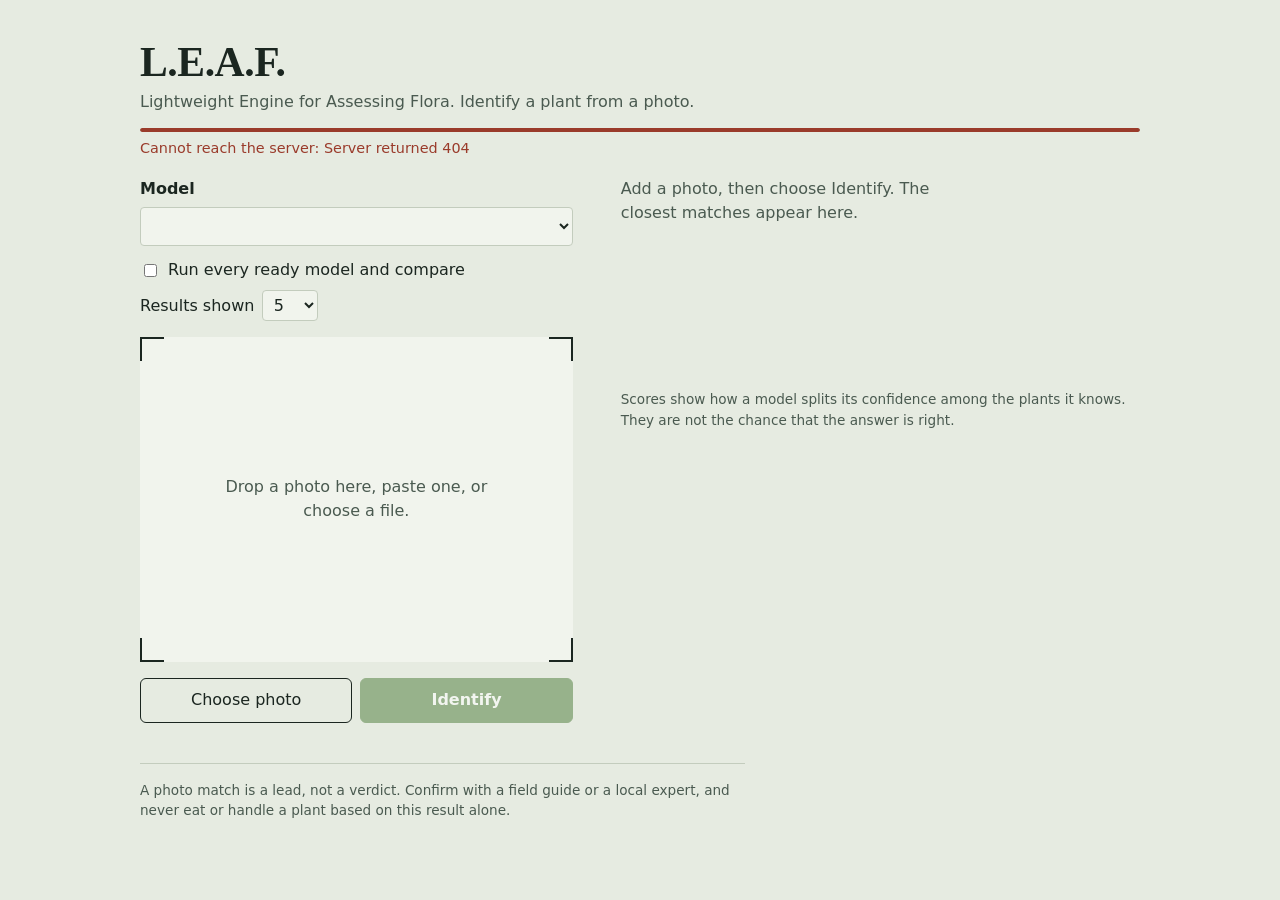
==== commit c0734be8: "Under the model menu, a table of which model fits which device in place of the notes - app/static/in" ====
--- a/app/static/index.html
+++ b/app/static/index.html
@@ -143,6 +143,16 @@
   .models > label { font-weight: 600; }
   #model { width: 100%; padding: 0.5rem 0.6rem; }
   .desc { margin: 0; color: var(--ink-soft); font-size: 0.9rem; }
+  .desc:empty { display: none; }
+  /* Which model fits which device, under the menu; the chosen model's row is marked */
+  .fit { width: 100%; border-collapse: collapse; font-size: 0.85rem; color: var(--ink-soft); }
+  .fit th, .fit td { padding: 5px 8px; text-align: left; vertical-align: top; }
+  .fit th { font-weight: 600; }
+  .fit td { border-top: 1px solid var(--line); text-wrap: pretty; }
+  .fit b { display: block; font-weight: 600; color: var(--ink); }
+  .fit th:nth-child(n+2), .fit td:nth-child(n+2) { text-align: right; white-space: nowrap; }
+  .fit tr[aria-current] td { background: var(--paper); color: var(--ink); }
+  .fit tr[aria-current] td:first-child { box-shadow: inset 3px 0 var(--moss); }
   .options { display: flex; flex-wrap: wrap; gap: 8px 24px; align-items: center; margin: 0 0 16px; }
   .options label { display: inline-flex; gap: 8px; align-items: center; }
   .options input[type="checkbox"] { accent-color: var(--moss); }
@@ -194,6 +204,10 @@
         <label for="model">Model</label>
         <select id="model" aria-describedby="model-desc"></select>
         <p class="desc" id="model-desc"></p>
+        <table class="fit" id="fit" hidden>
+          <thead><tr><th scope="col">Model</th><th scope="col">Download</th><th scope="col">Memory</th></tr></thead>
+          <tbody></tbody>
+        </table>
       </div>
       <div class="options">
         <label><input type="checkbox" id="compare"> Run every ready model and compare</label>
@@ -344,11 +358,18 @@
   updateCompare();
 }
 
-/* The line under the menu: what the chosen model is. */
+/* Under the menu. With on-device models, a table of which model fits which device and what each one
+   takes, the chosen one marked; with server models alone, the chosen model's description. */
 function describe() {
-  const id = selectedId(), m = devModel(id), b = state.backends.find((x) => x.id === id);
-  $("#model-desc").textContent = m ? `Runs in this browser, so photos stay on this device; it downloads once. ${m.note}`
-    : b ? b.description : "No models are ready yet. The README explains which files to add.";
+  const id = selectedId(), b = state.backends.find((x) => x.id === id);
+  const row = (current, name, fits, ...cells) => el("tr", current ? { "aria-current": "true" } : {},
+    el("td", {}, el("b", { text: name }), fits), ...cells.map((text) => el("td", { text })));
+  $("#model-desc").textContent = !id ? "No models are ready yet. The README explains which files to add."
+    : dev.list.length ? "" : b?.description ?? "";
+  $("#fit").hidden = !dev.list.length;
+  $("#fit tbody").replaceChildren(
+    ...(state.backends.some((x) => x.available) ? [row(Boolean(b), "Server models", "Any device, online", "None", "None")] : []),
+    ...dev.list.map((m) => row(DEV + m.id === id, m.label, m.fits, `${mb(m.bytes)} MB`, m.memory)));
 }
 
 const selectedId = () => $("#model").value;
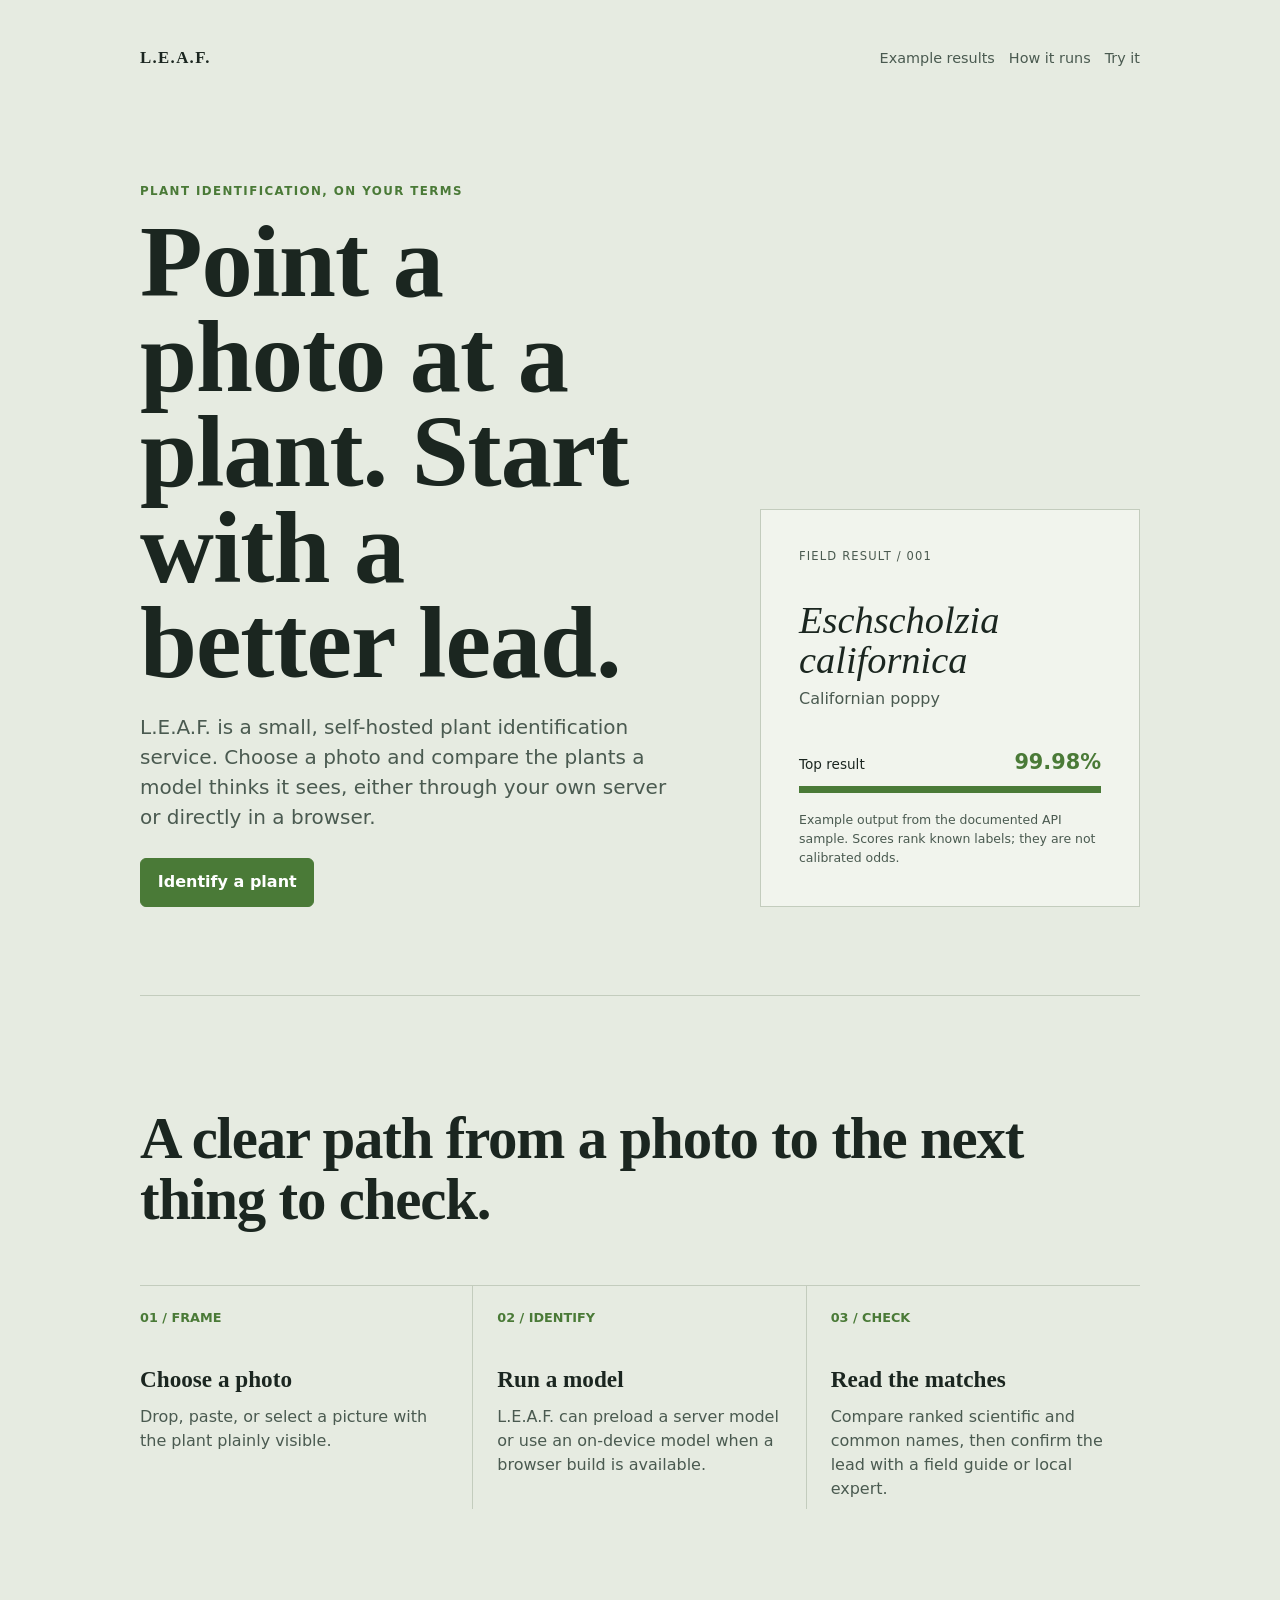
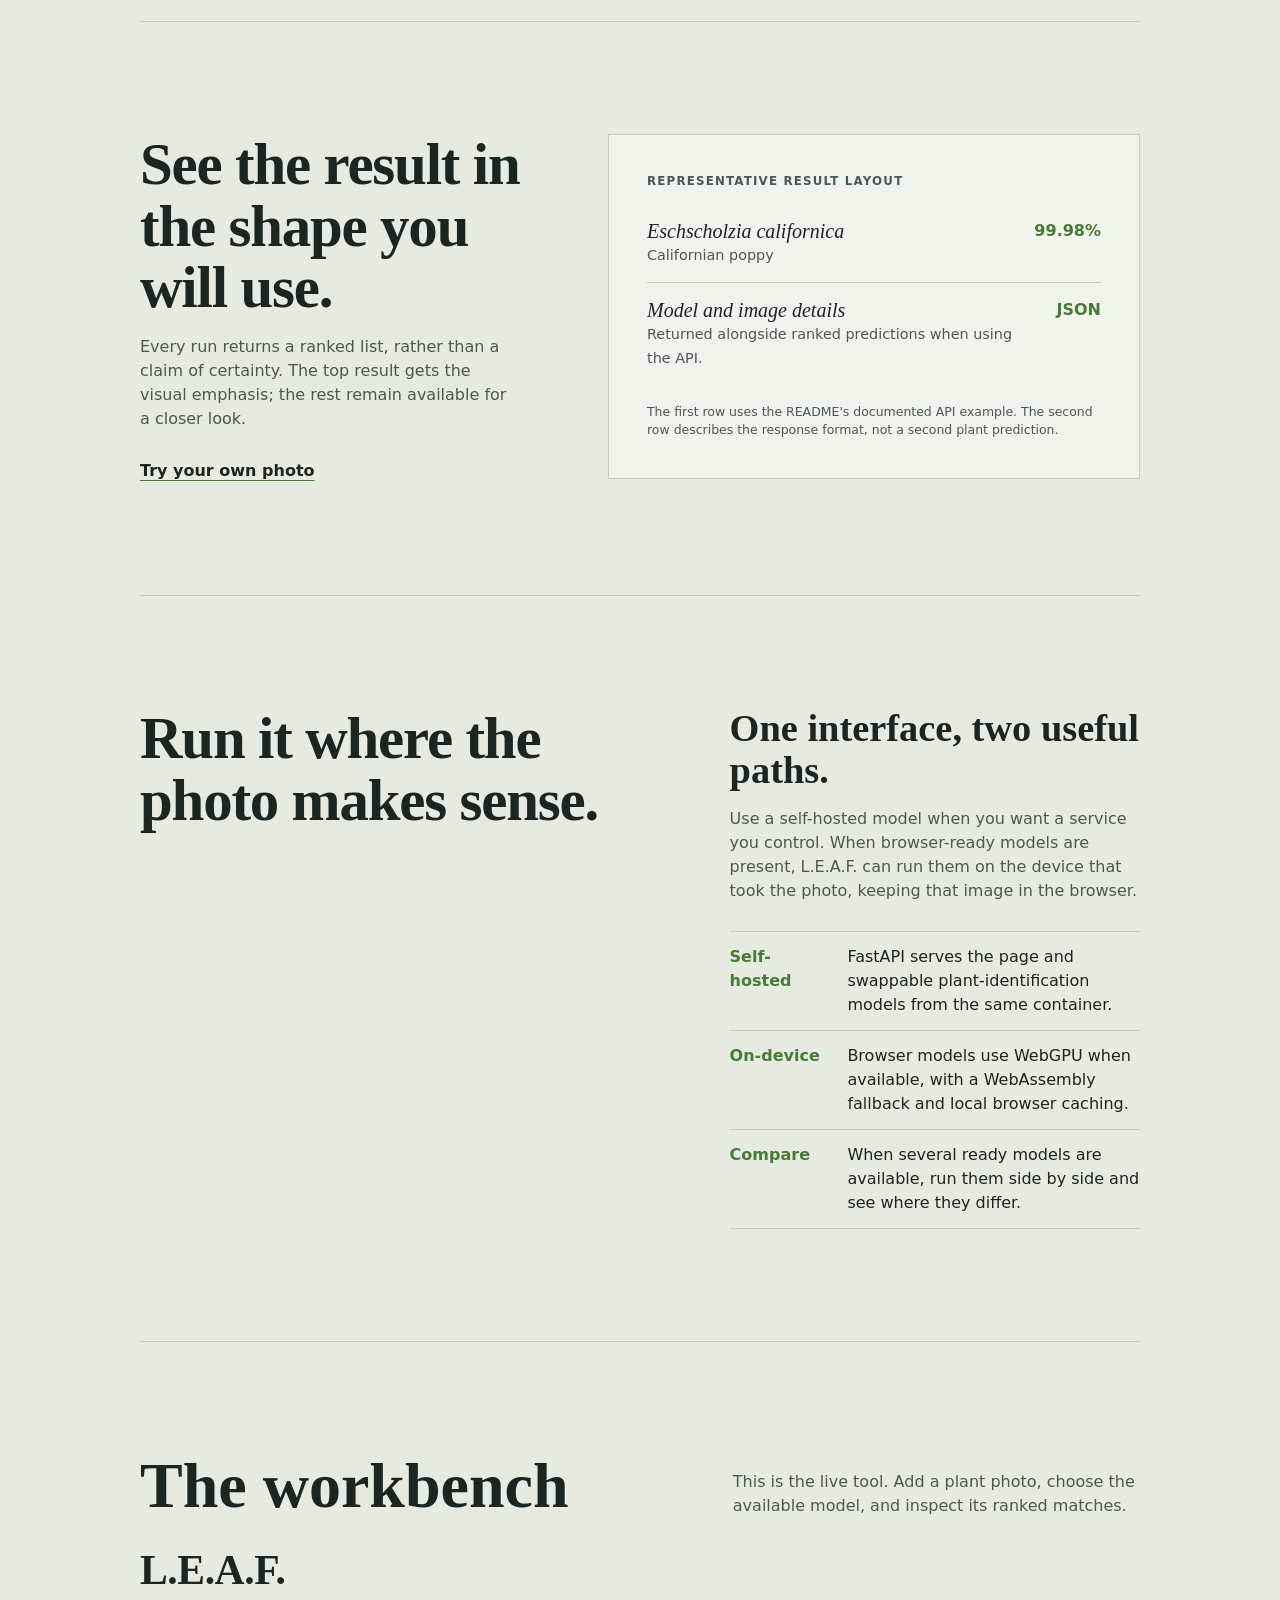
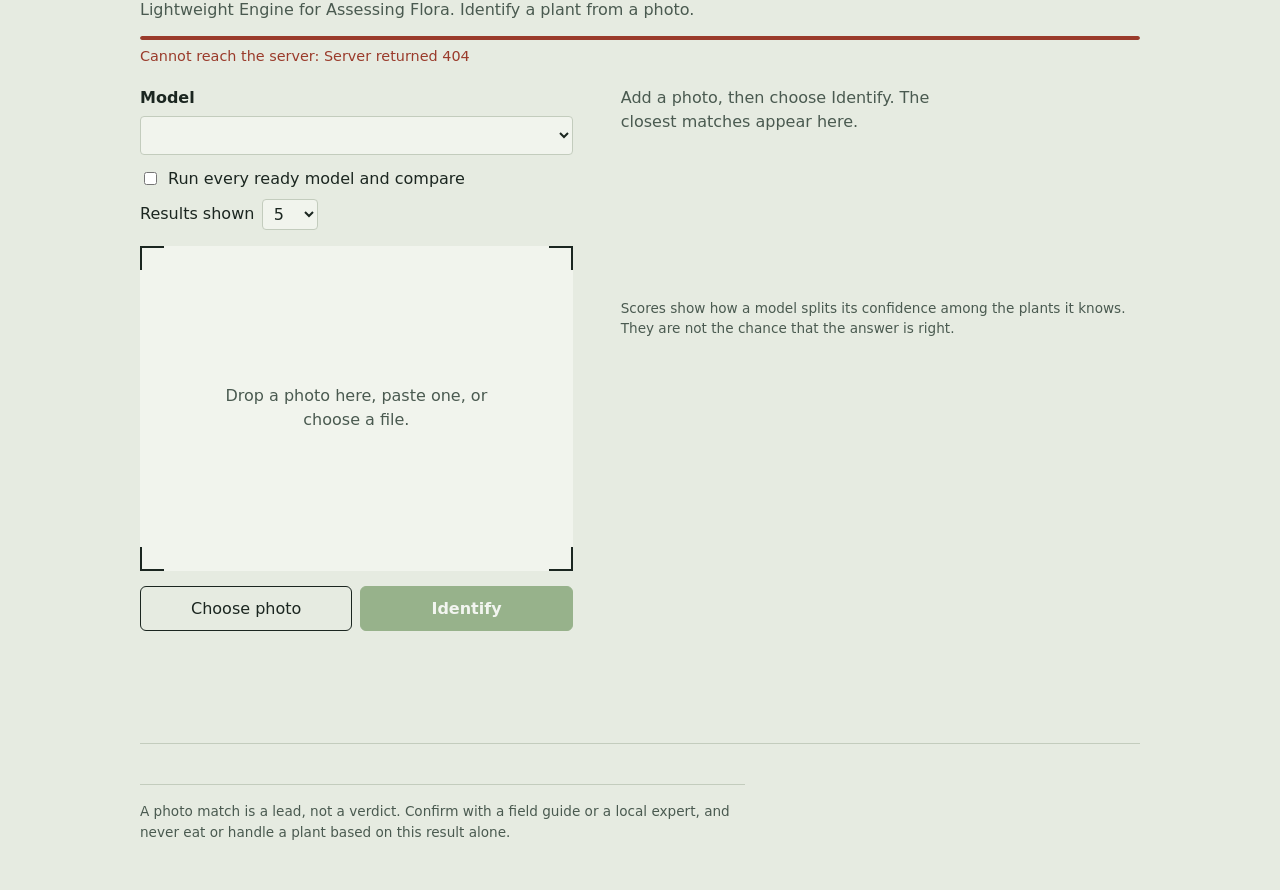
==== commit 03754ccf: "Landing page explains LEAF and links to the live workbench" ====
--- a/app/static/index.html
+++ b/app/static/index.html
@@ -38,8 +38,59 @@
     color: var(--ink);
     font: 16px/1.5 var(--sans);
   }
-  .wrap { max-width: 1080px; margin: 0 auto; padding: clamp(16px, 4vw, 40px); }
-  .masthead { margin-bottom: 18px; }
+ .wrap { max-width: 1080px; margin: 0 auto; padding: clamp(16px, 4vw, 40px); }
+ .masthead { margin-bottom: 18px; }
+ .site-nav { display: flex; justify-content: space-between; align-items: center; gap: 20px; padding: 8px 0 24px; font-size: 0.9rem; }
+ .site-nav .mark { color: var(--ink); font: 600 1.05rem/1 var(--serif); letter-spacing: 0.08em; text-decoration: none; }
+ .site-nav nav { display: flex; flex-wrap: wrap; justify-content: flex-end; gap: 14px; }
+ .site-nav a { color: var(--ink-soft); text-decoration: none; }
+ .site-nav a:hover, .site-nav a:focus-visible { color: var(--moss); text-decoration: underline; text-underline-offset: 3px; }
+ .site-nav a:focus-visible, .hero-link:focus-visible, .example-link:focus-visible { outline: 2px solid var(--moss); outline-offset: 3px; }
+ .hero { display: grid; grid-template-columns: minmax(0, 7fr) minmax(260px, 5fr); gap: clamp(28px, 7vw, 88px); align-items: end; min-height: min(560px, calc(100dvh - 88px)); padding: clamp(28px, 7vw, 92px) 0 clamp(44px, 7vw, 88px); border-bottom: 1px solid var(--line); }
+ .eyebrow { margin: 0 0 13px; color: var(--moss); font-size: 0.74rem; font-weight: 700; letter-spacing: 0.12em; text-transform: uppercase; }
+ .hero h1 { max-width: 10ch; font-size: clamp(3.2rem, 8vw, 6.8rem); line-height: 0.93; }
+ .hero-copy { max-width: 44ch; margin: 22px 0 0; color: var(--ink-soft); font-size: clamp(1.05rem, 1.7vw, 1.25rem); }
+ .hero-link { display: inline-flex; margin-top: 26px; padding: 0.7rem 1.05rem; border: 1px solid var(--moss); border-radius: 6px; background: var(--moss); color: var(--on-moss); font-weight: 600; text-decoration: none; }
+ .hero-link:hover { filter: brightness(0.94); }
+ .hero-link:active { transform: translateY(1px); }
+ .hero-specimen { padding: clamp(22px, 4vw, 38px); border: 1px solid var(--line); background: var(--paper); }
+ .hero-specimen::before { content: "FIELD RESULT / 001"; display: block; margin-bottom: 34px; color: var(--ink-soft); font-size: 0.72rem; letter-spacing: 0.1em; }
+ .specimen-name { display: block; font: italic clamp(1.7rem, 3vw, 2.4rem)/1.05 var(--serif); }
+ .specimen-common { display: block; margin-top: 7px; color: var(--ink-soft); }
+ .specimen-score { display: flex; justify-content: space-between; align-items: baseline; gap: 12px; margin-top: 36px; font-size: 0.85rem; }
+ .specimen-score b { color: var(--moss); font-size: 1.3rem; }
+ .specimen-bar { height: 7px; margin-top: 8px; background: var(--line); }
+ .specimen-bar span { display: block; width: 99.98%; height: 100%; background: var(--moss); }
+ .specimen-note { margin: 18px 0 0; color: var(--ink-soft); font-size: 0.78rem; }
+ .landing-section { padding: clamp(56px, 10vw, 112px) 0; border-bottom: 1px solid var(--line); }
+ .section-heading { max-width: 32ch; margin: 0 0 clamp(28px, 5vw, 54px); font: 600 clamp(2rem, 4.6vw, 3.8rem)/1.05 var(--serif); letter-spacing: -0.02em; }
+ .steps { display: grid; grid-template-columns: repeat(3, 1fr); border-top: 1px solid var(--line); }
+ .step { padding: 22px 24px 8px 0; border-right: 1px solid var(--line); }
+ .step + .step { padding-left: 24px; }
+ .step:last-child { border-right: 0; }
+ .step-number { display: block; margin-bottom: 40px; color: var(--moss); font-size: 0.8rem; font-weight: 700; }
+ .step h3 { margin: 0; font: 600 1.45rem/1.1 var(--serif); }
+ .step p { max-width: 29ch; margin: 12px 0 0; color: var(--ink-soft); }
+ .examples { display: grid; grid-template-columns: minmax(0, 5fr) minmax(0, 7fr); gap: clamp(28px, 7vw, 88px); align-items: start; }
+ .examples .section-heading { margin-bottom: 16px; }
+ .examples-copy { max-width: 40ch; margin: 0; color: var(--ink-soft); }
+ .example-sheet { padding: clamp(22px, 4vw, 38px); border: 1px solid var(--line); background: var(--paper); }
+ .example-label { margin: 0 0 28px; color: var(--ink-soft); font-size: 0.74rem; font-weight: 700; letter-spacing: 0.1em; text-transform: uppercase; }
+ .example-prediction { display: grid; grid-template-columns: 1fr auto; gap: 18px; padding: 15px 0; border-top: 1px solid var(--line); }
+ .example-prediction:first-of-type { border-top: 0; padding-top: 0; }
+ .example-prediction strong { display: block; font: italic 1.25rem/1.2 var(--serif); }
+ .example-prediction span { color: var(--ink-soft); font-size: 0.9rem; }
+ .example-prediction b { color: var(--moss); font-variant-numeric: tabular-nums; }
+ .example-link { display: inline-block; margin-top: 28px; color: var(--ink); font-weight: 600; text-decoration-color: var(--moss); text-underline-offset: 4px; }
+ .mode-grid { display: grid; grid-template-columns: 1.1fr 0.9fr; gap: clamp(28px, 7vw, 88px); }
+ .mode-grid h3 { margin: 0; font: 600 clamp(1.6rem, 3vw, 2.4rem)/1.08 var(--serif); }
+ .mode-grid p { max-width: 48ch; color: var(--ink-soft); }
+ .mode-list { list-style: none; margin: 28px 0 0; padding: 0; border-top: 1px solid var(--line); }
+ .mode-list li { display: grid; grid-template-columns: 10ch 1fr; gap: 16px; padding: 13px 0; border-bottom: 1px solid var(--line); }
+ .mode-list b { color: var(--moss); }
+ .workbench-heading { display: flex; justify-content: space-between; gap: 20px; align-items: end; margin: 0 0 30px; }
+ .workbench-heading h2 { margin: 0; font: 600 clamp(2.1rem, 5vw, 4rem)/1 var(--serif); }
+ .workbench-heading p { max-width: 40ch; margin: 0; color: var(--ink-soft); }
   h1 {
     margin: 0;
     font: 600 clamp(1.9rem, 4vw, 2.6rem)/1.1 var(--serif);
@@ -183,24 +234,103 @@
   footer p { margin: 0 0 8px; }
   footer a { color: inherit; }
 
-  @media (prefers-reduced-motion: reduce) {
+ @media (prefers-reduced-motion: reduce) {
     .bar span { transition: none; }
     .scanning .shot::after { opacity: 0; animation: none; }
-  }
+ }
+ @media (max-width: 720px) {
+ .site-nav { align-items: flex-start; }
+ .site-nav nav { justify-content: flex-start; }
+ .hero, .examples, .mode-grid { grid-template-columns: 1fr; }
+ .hero { min-height: auto; padding-top: 36px; }
+ .hero h1 { max-width: 11ch; }
+ .steps { grid-template-columns: 1fr; }
+ .step, .step + .step { padding: 22px 0; border-right: 0; border-bottom: 1px solid var(--line); }
+ .step:last-child { border-bottom: 0; }
+ .step-number { margin-bottom: 16px; }
+ .mode-list li { grid-template-columns: 1fr; gap: 2px; }
+ .workbench-heading { display: block; }
+ .workbench-heading p { margin-top: 14px; }
+ }
 </style>
 </head>
 <body>
 <div class="wrap">
-  <header class="masthead">
-    <h1>L.E.A.F.</h1>
-    <p class="lede">Lightweight Engine for Assessing Flora. Identify a plant from a photo.</p>
-    <div class="load" id="load" aria-hidden="true"><span></span></div>
-    <p class="status" id="status" aria-live="polite"></p>
-  </header>
-
-  <main class="bench">
+ <header id="overview">
+ <div class="site-nav" aria-label="Primary navigation">
+ <a class="mark" href="#overview" aria-label="L.E.A.F. home">L.E.A.F.</a>
+ <nav><a href="#examples">Example results</a><a href="#models">How it runs</a><a href="#workbench">Try it</a></nav>
+ </div>
+ <section class="hero" aria-labelledby="hero-title">
+ <div>
+ <p class="eyebrow">Plant identification, on your terms</p>
+ <h1 id="hero-title">Point a photo at a plant. Start with a better lead.</h1>
+ <p class="hero-copy">L.E.A.F. is a small, self-hosted plant identification service. Choose a photo and compare the plants a model thinks it sees, either through your own server or directly in a browser.</p>
+ <a class="hero-link" href="#workbench">Identify a plant</a>
+ </div>
+ <aside class="hero-specimen" aria-label="Example Californian poppy result">
+ <span class="specimen-name">Eschscholzia californica</span>
+ <span class="specimen-common">Californian poppy</span>
+ <div class="specimen-score"><span>Top result</span><b>99.98%</b></div>
+ <div class="specimen-bar" aria-hidden="true"><span></span></div>
+ <p class="specimen-note">Example output from the documented API sample. Scores rank known labels; they are not calibrated odds.</p>
+ </aside>
+ </section>
+ </header>
+
+ <section class="landing-section" aria-labelledby="how-title">
+ <h2 class="section-heading" id="how-title">A clear path from a photo to the next thing to check.</h2>
+ <div class="steps">
+ <article class="step"><span class="step-number">01 / FRAME</span><h3>Choose a photo</h3><p>Drop, paste, or select a picture with the plant plainly visible.</p></article>
+ <article class="step"><span class="step-number">02 / IDENTIFY</span><h3>Run a model</h3><p>L.E.A.F. can preload a server model or use an on-device model when a browser build is available.</p></article>
+ <article class="step"><span class="step-number">03 / CHECK</span><h3>Read the matches</h3><p>Compare ranked scientific and common names, then confirm the lead with a field guide or local expert.</p></article>
+ </div>
+ </section>
+
+ <section class="landing-section examples" id="examples" aria-labelledby="examples-title">
+ <div>
+ <h2 class="section-heading" id="examples-title">See the result in the shape you will use.</h2>
+ <p class="examples-copy">Every run returns a ranked list, rather than a claim of certainty. The top result gets the visual emphasis; the rest remain available for a closer look.</p>
+ <a class="example-link" href="#workbench">Try your own photo</a>
+ </div>
+ <article class="example-sheet" aria-label="Static example prediction list">
+ <p class="example-label">Representative result layout</p>
+ <div class="example-prediction"><div><strong>Eschscholzia californica</strong><span>Californian poppy</span></div><b>99.98%</b></div>
+ <div class="example-prediction"><div><strong>Model and image details</strong><span>Returned alongside ranked predictions when using the API.</span></div><b>JSON</b></div>
+ <p class="specimen-note">The first row uses the README's documented API example. The second row describes the response format, not a second plant prediction.</p>
+ </article>
+ </section>
+
+ <section class="landing-section" id="models" aria-labelledby="models-title">
+ <div class="mode-grid">
+ <div><h2 class="section-heading" id="models-title">Run it where the photo makes sense.</h2></div>
+ <div>
+ <h3>One interface, two useful paths.</h3>
+ <p>Use a self-hosted model when you want a service you control. When browser-ready models are present, L.E.A.F. can run them on the device that took the photo, keeping that image in the browser.</p>
+ <ul class="mode-list">
+ <li><b>Self-hosted</b><span>FastAPI serves the page and swappable plant-identification models from the same container.</span></li>
+ <li><b>On-device</b><span>Browser models use WebGPU when available, with a WebAssembly fallback and local browser caching.</span></li>
+ <li><b>Compare</b><span>When several ready models are available, run them side by side and see where they differ.</span></li>
+ </ul>
+ </div>
+ </div>
+ </section>
+
+ <section class="landing-section" aria-labelledby="workbench-title">
+ <div class="workbench-heading">
+ <h2 id="workbench-title">The workbench</h2>
+ <p>This is the live tool. Add a plant photo, choose the available model, and inspect its ranked matches.</p>
+ </div>
+ <header class="masthead">
+ <h1>L.E.A.F.</h1>
+ <p class="lede">Lightweight Engine for Assessing Flora. Identify a plant from a photo.</p>
+ <div class="load" id="load" aria-hidden="true"><span></span></div>
+ <p class="status" id="status" aria-live="polite"></p>
+ </header>
+
+ <main class="bench" id="workbench">
     <section aria-label="Photo and model">
-      <div class="models" id="models">
+ <div class="models" id="model-picker">
         <label for="model">Model</label>
         <select id="model" aria-describedby="model-desc"></select>
         <p class="desc" id="model-desc"></p>
@@ -233,10 +363,11 @@
         <p class="empty">Add a photo, then choose Identify. The closest matches appear here.</p>
       </div>
       <p class="note">Scores show how a model splits its confidence among the plants it knows. They are not the chance that the answer is right.</p>
-    </section>
-  </main>
-
-  <footer>
+ </section>
+ </main>
+ </section>
+
+ <footer>
     <p>A photo match is a lead, not a verdict. Confirm with a field guide or a local expert, and never eat or handle a plant based on this result alone.</p>
     <p id="credits" hidden>On-device models: <a href="https://huggingface.co/imageomics/bioclip-2">BioCLIP 2</a> and <a href="https://huggingface.co/imageomics/bioclip-2.5-vith14">BioCLIP 2.5</a> by Imageomics, and <a href="https://huggingface.co/crazedcodernate/bioclip-2.5-mobile-fastvit">BioCLIP 2.5 Mobile</a> by Nate Hamilton, all MIT licensed. Common names from iNaturalist.</p>
 </div>
@@ -353,7 +484,7 @@
   for (const m of dev.list) device.append(el("option", { value: DEV + m.id, text: `${m.label} · ${both ? "this device, " : ""}${mb(m.bytes)} MB` }));
   select.value = selected ?? "";
   // A single model that is ready leaves nothing to choose, so the menu goes.
-  $("#models").hidden = select.options.length === 1 && !select.options[0].disabled;
+ $("#model-picker").hidden = select.options.length === 1 && !select.options[0].disabled;
   describe();
   updateCompare();
 }
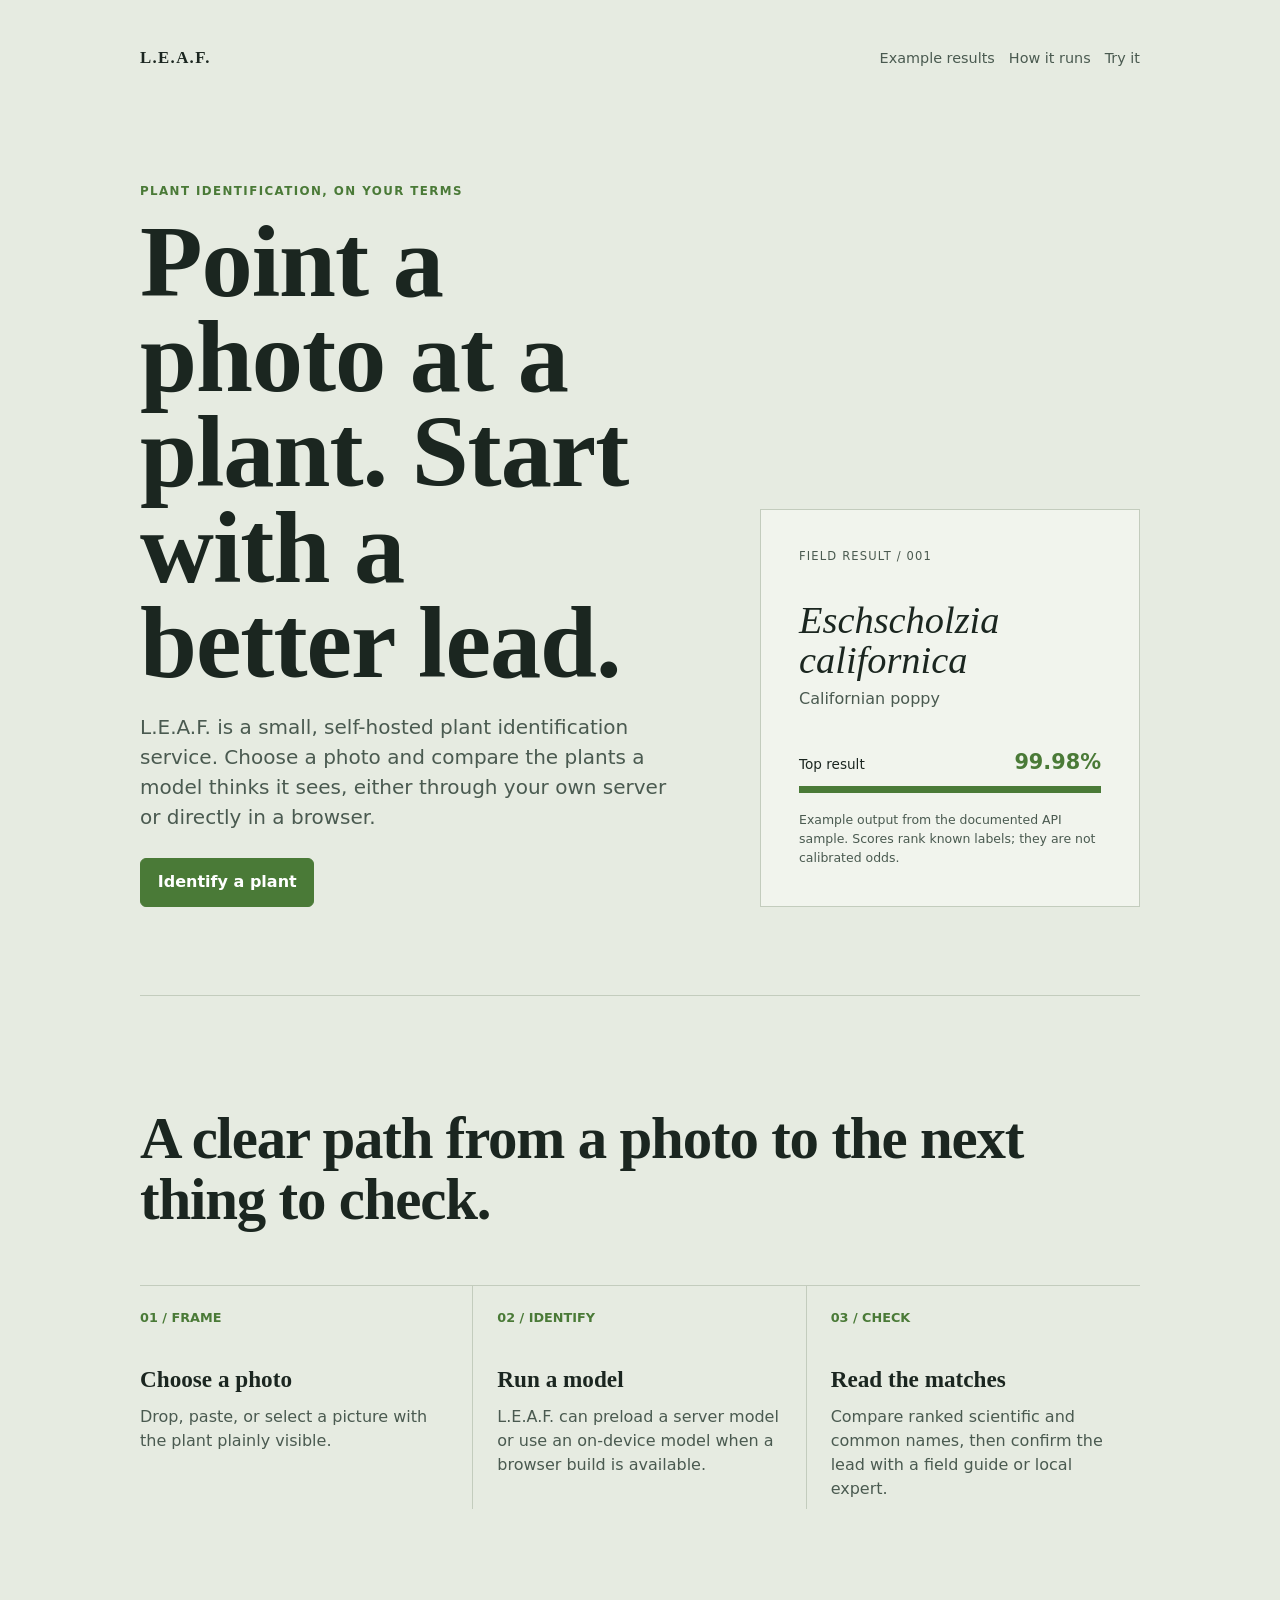
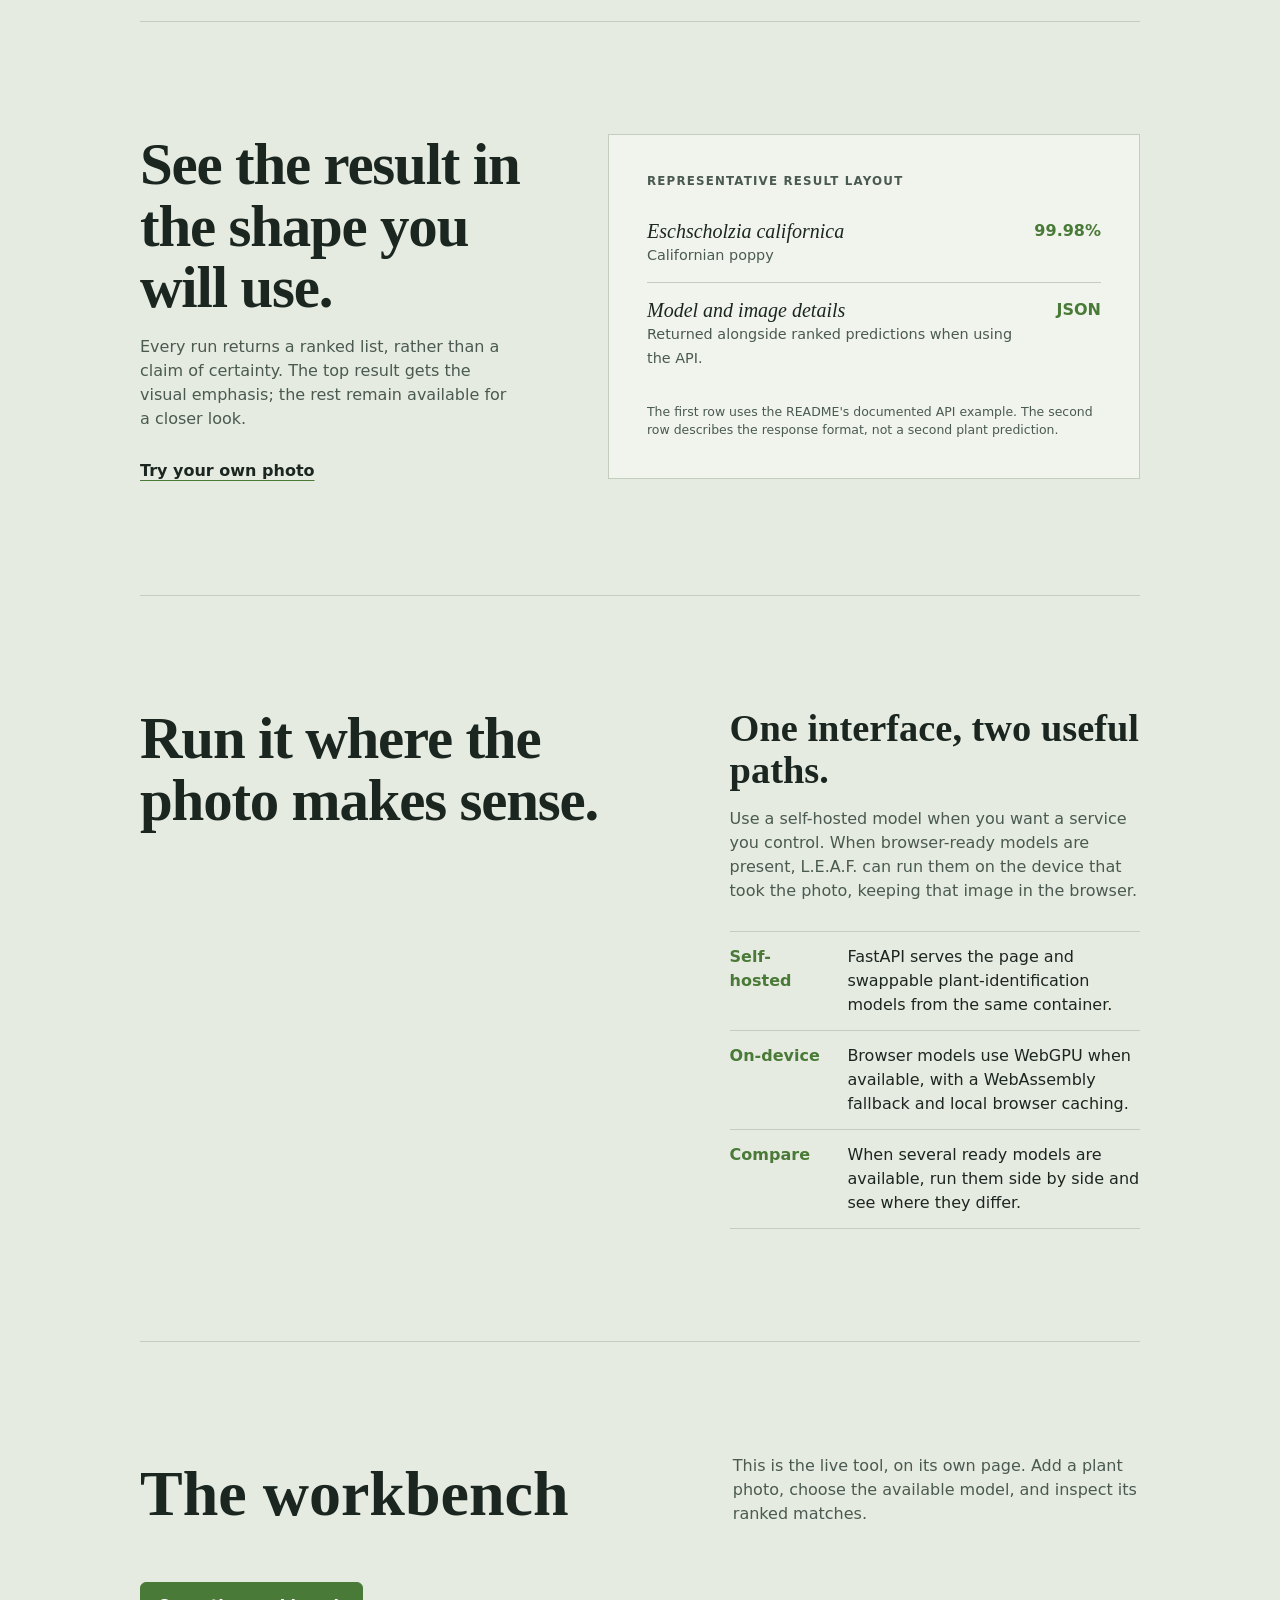
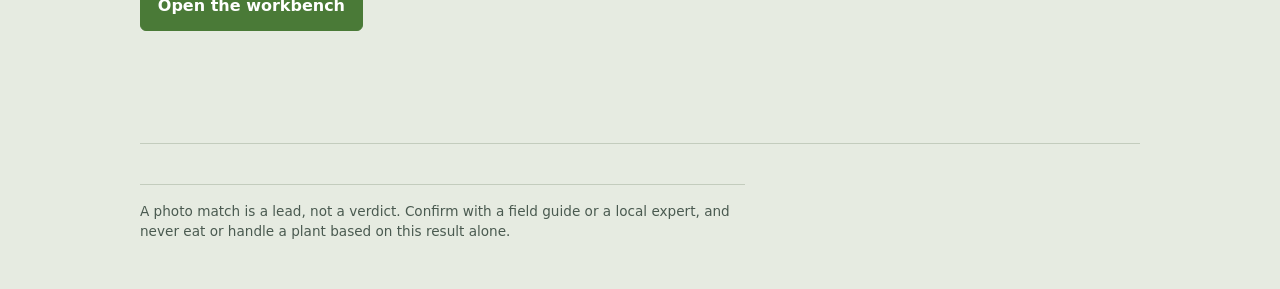
==== commit bfde3281: "Split the site into a home page and an app page" ====
--- a/app/static/index.html
+++ b/app/static/index.html
@@ -5,268 +5,21 @@
 <meta name="viewport" content="width=device-width, initial-scale=1">
 <title>L.E.A.F.: Lightweight Engine for Assessing Flora</title>
 <link rel="icon" href="data:image/svg+xml,%3Csvg xmlns='http://www.w3.org/2000/svg' viewBox='0 0 100 100'%3E%3Ctext y='.9em' font-size='90'%3E%F0%9F%8C%BF%3C/text%3E%3C/svg%3E">
-<style>
-  :root {
-    color-scheme: light dark;
-    --ground: #e6ebe1;
-    --paper: #f1f4ed;
-    --ink: #1b2620;
-    --ink-soft: #4a5a50;
-    --line: #c3ccbd;
-    --moss: #4a7a37;
-    --on-moss: #ffffff;
-    --warn: #9a3b2b;
-    --serif: "Iowan Old Style", "Palatino Linotype", Palatino, "Book Antiqua", Georgia, serif;
-    --sans: system-ui, -apple-system, "Segoe UI", Roboto, "Helvetica Neue", sans-serif;
-  }
-  @media (prefers-color-scheme: dark) {
-    :root {
-      --ground: #141c17;
-      --paper: #1a251e;
-      --ink: #e3e9de;
-      --ink-soft: #9dad9f;
-      --line: #2d3c32;
-      --moss: #8ab96a;
-      --on-moss: #14200f;
-      --warn: #e39383;
-    }
-  }
-  * { box-sizing: border-box; }
-  body {
-    margin: 0;
-    background: var(--ground);
-    color: var(--ink);
-    font: 16px/1.5 var(--sans);
-  }
- .wrap { max-width: 1080px; margin: 0 auto; padding: clamp(16px, 4vw, 40px); }
- .masthead { margin-bottom: 18px; }
- .site-nav { display: flex; justify-content: space-between; align-items: center; gap: 20px; padding: 8px 0 24px; font-size: 0.9rem; }
- .site-nav .mark { color: var(--ink); font: 600 1.05rem/1 var(--serif); letter-spacing: 0.08em; text-decoration: none; }
- .site-nav nav { display: flex; flex-wrap: wrap; justify-content: flex-end; gap: 14px; }
- .site-nav a { color: var(--ink-soft); text-decoration: none; }
- .site-nav a:hover, .site-nav a:focus-visible { color: var(--moss); text-decoration: underline; text-underline-offset: 3px; }
- .site-nav a:focus-visible, .hero-link:focus-visible, .example-link:focus-visible { outline: 2px solid var(--moss); outline-offset: 3px; }
- .hero { display: grid; grid-template-columns: minmax(0, 7fr) minmax(260px, 5fr); gap: clamp(28px, 7vw, 88px); align-items: end; min-height: min(560px, calc(100dvh - 88px)); padding: clamp(28px, 7vw, 92px) 0 clamp(44px, 7vw, 88px); border-bottom: 1px solid var(--line); }
- .eyebrow { margin: 0 0 13px; color: var(--moss); font-size: 0.74rem; font-weight: 700; letter-spacing: 0.12em; text-transform: uppercase; }
- .hero h1 { max-width: 10ch; font-size: clamp(3.2rem, 8vw, 6.8rem); line-height: 0.93; }
- .hero-copy { max-width: 44ch; margin: 22px 0 0; color: var(--ink-soft); font-size: clamp(1.05rem, 1.7vw, 1.25rem); }
- .hero-link { display: inline-flex; margin-top: 26px; padding: 0.7rem 1.05rem; border: 1px solid var(--moss); border-radius: 6px; background: var(--moss); color: var(--on-moss); font-weight: 600; text-decoration: none; }
- .hero-link:hover { filter: brightness(0.94); }
- .hero-link:active { transform: translateY(1px); }
- .hero-specimen { padding: clamp(22px, 4vw, 38px); border: 1px solid var(--line); background: var(--paper); }
- .hero-specimen::before { content: "FIELD RESULT / 001"; display: block; margin-bottom: 34px; color: var(--ink-soft); font-size: 0.72rem; letter-spacing: 0.1em; }
- .specimen-name { display: block; font: italic clamp(1.7rem, 3vw, 2.4rem)/1.05 var(--serif); }
- .specimen-common { display: block; margin-top: 7px; color: var(--ink-soft); }
- .specimen-score { display: flex; justify-content: space-between; align-items: baseline; gap: 12px; margin-top: 36px; font-size: 0.85rem; }
- .specimen-score b { color: var(--moss); font-size: 1.3rem; }
- .specimen-bar { height: 7px; margin-top: 8px; background: var(--line); }
- .specimen-bar span { display: block; width: 99.98%; height: 100%; background: var(--moss); }
- .specimen-note { margin: 18px 0 0; color: var(--ink-soft); font-size: 0.78rem; }
- .landing-section { padding: clamp(56px, 10vw, 112px) 0; border-bottom: 1px solid var(--line); }
- .section-heading { max-width: 32ch; margin: 0 0 clamp(28px, 5vw, 54px); font: 600 clamp(2rem, 4.6vw, 3.8rem)/1.05 var(--serif); letter-spacing: -0.02em; }
- .steps { display: grid; grid-template-columns: repeat(3, 1fr); border-top: 1px solid var(--line); }
- .step { padding: 22px 24px 8px 0; border-right: 1px solid var(--line); }
- .step + .step { padding-left: 24px; }
- .step:last-child { border-right: 0; }
- .step-number { display: block; margin-bottom: 40px; color: var(--moss); font-size: 0.8rem; font-weight: 700; }
- .step h3 { margin: 0; font: 600 1.45rem/1.1 var(--serif); }
- .step p { max-width: 29ch; margin: 12px 0 0; color: var(--ink-soft); }
- .examples { display: grid; grid-template-columns: minmax(0, 5fr) minmax(0, 7fr); gap: clamp(28px, 7vw, 88px); align-items: start; }
- .examples .section-heading { margin-bottom: 16px; }
- .examples-copy { max-width: 40ch; margin: 0; color: var(--ink-soft); }
- .example-sheet { padding: clamp(22px, 4vw, 38px); border: 1px solid var(--line); background: var(--paper); }
- .example-label { margin: 0 0 28px; color: var(--ink-soft); font-size: 0.74rem; font-weight: 700; letter-spacing: 0.1em; text-transform: uppercase; }
- .example-prediction { display: grid; grid-template-columns: 1fr auto; gap: 18px; padding: 15px 0; border-top: 1px solid var(--line); }
- .example-prediction:first-of-type { border-top: 0; padding-top: 0; }
- .example-prediction strong { display: block; font: italic 1.25rem/1.2 var(--serif); }
- .example-prediction span { color: var(--ink-soft); font-size: 0.9rem; }
- .example-prediction b { color: var(--moss); font-variant-numeric: tabular-nums; }
- .example-link { display: inline-block; margin-top: 28px; color: var(--ink); font-weight: 600; text-decoration-color: var(--moss); text-underline-offset: 4px; }
- .mode-grid { display: grid; grid-template-columns: 1.1fr 0.9fr; gap: clamp(28px, 7vw, 88px); }
- .mode-grid h3 { margin: 0; font: 600 clamp(1.6rem, 3vw, 2.4rem)/1.08 var(--serif); }
- .mode-grid p { max-width: 48ch; color: var(--ink-soft); }
- .mode-list { list-style: none; margin: 28px 0 0; padding: 0; border-top: 1px solid var(--line); }
- .mode-list li { display: grid; grid-template-columns: 10ch 1fr; gap: 16px; padding: 13px 0; border-bottom: 1px solid var(--line); }
- .mode-list b { color: var(--moss); }
- .workbench-heading { display: flex; justify-content: space-between; gap: 20px; align-items: end; margin: 0 0 30px; }
- .workbench-heading h2 { margin: 0; font: 600 clamp(2.1rem, 5vw, 4rem)/1 var(--serif); }
- .workbench-heading p { max-width: 40ch; margin: 0; color: var(--ink-soft); }
-  h1 {
-    margin: 0;
-    font: 600 clamp(1.9rem, 4vw, 2.6rem)/1.1 var(--serif);
-    letter-spacing: -0.01em;
-  }
-  .lede { margin: 4px 0 0; color: var(--ink-soft); }
-  /* Model loading bar. The server can't say how far a load has got, so the fill is paced by time:
-     about 70% at 7.5 s and 80% at 10 s (BioCLIP 2.5 usually loads in 7-10 s on the CPU), then slowing
-     toward 90%. It fills the rest when the model is ready, and keeps its space as it fades. */
-  .load { height: 4px; margin: 14px 0 6px; overflow: hidden; border-radius: 2px; background: var(--line); opacity: 0; transition: opacity 0.6s 0.3s; }
-  .load span { display: block; width: 0; height: 100%; border-radius: inherit; background: var(--moss); }
-  .load[data-state="loading"], .load[data-state="progress"], .load[data-state="error"] { opacity: 1; transition: none; }
-  .load[data-state="loading"] span { width: 90%; transition: width 20s cubic-bezier(0.1, 0.5, 0.3, 1); }
-  .load[data-state="done"] span, .load[data-state="error"] span { width: 100%; transition: width 0.3s ease-out; }
-  .load[data-state="error"] span { background: var(--warn); }
-  .status { min-height: 1.5em; margin: 0; color: var(--ink-soft); font-size: 0.9rem; }
-  .load[data-state="error"] + .status { color: var(--warn); }
-
-  .bench {
-    display: grid;
-    grid-template-columns: minmax(0, 5fr) minmax(0, 6fr);
-    gap: clamp(20px, 4vw, 48px);
-    align-items: start;
-  }
-  @media (max-width: 820px) { .bench { grid-template-columns: 1fr; } }
-
-  /* Viewfinder: corner marks drawn with gradients so the frame reads as a crop guide */
-  .frame {
-    --c: var(--ink);
-    --len: 24px;
-    --w: 2px;
-    position: relative;
-    container-type: size;  /* the photo sizes itself to this box with cqw/cqh */
-    display: grid;
-    place-items: center;
-    aspect-ratio: 4 / 3;
-    padding: 16px;
-    background-color: var(--paper);
-    background-image:
-      linear-gradient(var(--c), var(--c)), linear-gradient(var(--c), var(--c)),
-      linear-gradient(var(--c), var(--c)), linear-gradient(var(--c), var(--c)),
-      linear-gradient(var(--c), var(--c)), linear-gradient(var(--c), var(--c)),
-      linear-gradient(var(--c), var(--c)), linear-gradient(var(--c), var(--c));
-    background-position:
-      left top, left top, right top, right top,
-      left bottom, left bottom, right bottom, right bottom;
-    background-size:
-      var(--len) var(--w), var(--w) var(--len), var(--len) var(--w), var(--w) var(--len),
-      var(--len) var(--w), var(--w) var(--len), var(--len) var(--w), var(--w) var(--len);
-    background-repeat: no-repeat;
-    cursor: pointer;
-  }
-  .frame.dragging { --c: var(--moss); --w: 4px; }
-  .frame:focus-visible { outline: 2px solid var(--moss); outline-offset: 4px; }
-  .frame .prompt { max-width: 26ch; margin: 0; text-align: center; color: var(--ink-soft); }
-  .models[hidden], .frame[hidden], .prompt[hidden], .shot[hidden], .options label[hidden] { display: none; }
-
-  /* The photo, and a scan that sweeps over it while it is being identified */
-  .shot { --scan: 138 185 106; position: relative; overflow: hidden; }
-  .shot img { display: block; max-width: 100cqw; max-height: 100cqh; }
-  .shot::before, .shot::after { content: ""; position: absolute; inset: 0; opacity: 0; pointer-events: none; transition: opacity 0.3s; }
-  .shot::before {
-    background:
-      repeating-linear-gradient(90deg, rgb(var(--scan) / 0.3) 0 1px, transparent 1px 28px),
-      repeating-linear-gradient(rgb(var(--scan) / 0.3) 0 1px, transparent 1px 28px),
-      rgb(0 0 0 / 0.2);
-  }
-  .shot::after {
-    bottom: auto;
-    height: 30%;
-    background: linear-gradient(transparent, rgb(var(--scan) / 0.5) 42%, rgb(235 255 220) 49% 51%, rgb(var(--scan) / 0.5) 58%, transparent);
-  }
-  .frame.scanning { --c: var(--moss); cursor: progress; }
-  .scanning .shot::before, .scanning .shot::after { opacity: 1; }
-  .scanning .shot::after { animation: sweep 1.6s ease-in-out infinite alternate; }
-  @keyframes sweep { from { transform: translateY(-50%); } to { transform: translateY(283%); } }
-
-  /* The photo buttons and Identify share one row in equal columns: two on a computer, three on a touch
-     screen, where the text shrinks a little on narrow phones so that "Choose photo" stays on one line. */
-  .pick { display: grid; grid-auto-flow: column; grid-auto-columns: minmax(0, 1fr); gap: 8px; margin-top: 16px; }
-  .pick .btn { padding-inline: 0.5rem; }
-  @media (pointer: coarse) { .pick .btn { padding-inline: 0.25rem; font-size: min(1rem, 3.9vw); } }
-  .btn {
-    font: inherit;
-    padding: 0.6rem 1.1rem;
-    border: 1px solid var(--ink);
-    border-radius: 6px;
-    background: transparent;
-    color: var(--ink);
-    cursor: pointer;
-  }
-  .btn:focus-visible { outline: 2px solid var(--moss); outline-offset: 2px; }
-  .btn:disabled { opacity: 0.5; cursor: not-allowed; }
-  .btn.primary { background: var(--moss); border-color: var(--moss); color: var(--on-moss); font-weight: 600; }
-  .touch-only { display: none; }
-  @media (pointer: coarse) { .touch-only { display: inline-block; } }
-  input[type="file"] { display: none; }
-
-  /* The model menu, and the options under it, above the photo */
-  .models { display: grid; gap: 6px; margin-bottom: 12px; }
-  .models > label { font-weight: 600; }
-  #model { width: 100%; padding: 0.5rem 0.6rem; }
-  .desc { margin: 0; color: var(--ink-soft); font-size: 0.9rem; }
-  .desc:empty { display: none; }
-  /* Which model fits which device, under the menu; the chosen model's row is marked */
-  .fit { width: 100%; border-collapse: collapse; font-size: 0.85rem; color: var(--ink-soft); }
-  .fit th, .fit td { padding: 5px 8px; text-align: left; vertical-align: top; }
-  .fit th { font-weight: 600; }
-  .fit td { border-top: 1px solid var(--line); text-wrap: pretty; }
-  .fit b { display: block; font-weight: 600; color: var(--ink); }
-  .fit th:nth-child(n+2), .fit td:nth-child(n+2) { text-align: right; white-space: nowrap; }
-  .fit tr[aria-current] td { background: var(--paper); color: var(--ink); }
-  .fit tr[aria-current] td:first-child { box-shadow: inset 3px 0 var(--moss); }
-  .options { display: flex; flex-wrap: wrap; gap: 8px 24px; align-items: center; margin: 0 0 16px; }
-  .options label { display: inline-flex; gap: 8px; align-items: center; }
-  .options input[type="checkbox"] { accent-color: var(--moss); }
-  select { font: inherit; padding: 0.25rem 0.4rem; color: var(--ink); background: var(--paper); border: 1px solid var(--line); border-radius: 4px; }
-
-  .results { min-height: 12rem; }
-  .empty { margin: 0; max-width: 34ch; color: var(--ink-soft); }
-  .run { padding-bottom: 24px; margin-bottom: 24px; border-bottom: 1px solid var(--line); }
-  .run:last-child { border-bottom: 0; margin-bottom: 0; }
-  .run h2 { margin: 0 0 4px; font-size: 1rem; }
-  .meta { margin: 2px 0 12px; color: var(--ink-soft); font-size: 0.9rem; }
-  .matches { list-style: none; margin: 0; padding: 0; }
-  .match { padding: 9px 0; }
-  .match .row { display: flex; justify-content: space-between; align-items: baseline; gap: 16px; }
-  .match .sci { font: italic 1.05rem/1.3 var(--serif); overflow-wrap: anywhere; }
-  .match.first .sci { font-size: 1.6rem; line-height: 1.2; }
-  .match .common { display: block; margin-top: 2px; font-size: 0.9rem; color: var(--ink-soft); }
-  .match.first .common { font-size: 1.05rem; color: var(--ink); }
-  .match .pct { font-variant-numeric: tabular-nums; color: var(--ink-soft); white-space: nowrap; }
-  .bar { height: 4px; margin-top: 6px; background: var(--line); border-radius: 2px; overflow: hidden; }
-  .match.first .bar { height: 6px; }
-  .bar span { display: block; width: 0; height: 100%; background: var(--moss); transition: width 0.5s ease; }
-  .match a { font-size: 0.85rem; color: var(--ink-soft); }
-  .error { border-left: 3px solid var(--warn); padding: 2px 0 2px 12px; }
-  .error p { margin: 0; }
-  .note { margin: 20px 0 0; font-size: 0.85rem; color: var(--ink-soft); max-width: 60ch; }
-  footer { margin-top: 40px; padding-top: 16px; border-top: 1px solid var(--line); font-size: 0.85rem; color: var(--ink-soft); max-width: 70ch; }
-  footer p { margin: 0 0 8px; }
-  footer a { color: inherit; }
-
- @media (prefers-reduced-motion: reduce) {
-    .bar span { transition: none; }
-    .scanning .shot::after { opacity: 0; animation: none; }
- }
- @media (max-width: 720px) {
- .site-nav { align-items: flex-start; }
- .site-nav nav { justify-content: flex-start; }
- .hero, .examples, .mode-grid { grid-template-columns: 1fr; }
- .hero { min-height: auto; padding-top: 36px; }
- .hero h1 { max-width: 11ch; }
- .steps { grid-template-columns: 1fr; }
- .step, .step + .step { padding: 22px 0; border-right: 0; border-bottom: 1px solid var(--line); }
- .step:last-child { border-bottom: 0; }
- .step-number { margin-bottom: 16px; }
- .mode-list li { grid-template-columns: 1fr; gap: 2px; }
- .workbench-heading { display: block; }
- .workbench-heading p { margin-top: 14px; }
- }
-</style>
+<link rel="stylesheet" href="site.css">
 </head>
 <body>
 <div class="wrap">
  <header id="overview">
  <div class="site-nav" aria-label="Primary navigation">
  <a class="mark" href="#overview" aria-label="L.E.A.F. home">L.E.A.F.</a>
- <nav><a href="#examples">Example results</a><a href="#models">How it runs</a><a href="#workbench">Try it</a></nav>
+ <nav><a href="#examples">Example results</a><a href="#models">How it runs</a><a href="app.html">Try it</a></nav>
  </div>
  <section class="hero" aria-labelledby="hero-title">
  <div>
  <p class="eyebrow">Plant identification, on your terms</p>
  <h1 id="hero-title">Point a photo at a plant. Start with a better lead.</h1>
  <p class="hero-copy">L.E.A.F. is a small, self-hosted plant identification service. Choose a photo and compare the plants a model thinks it sees, either through your own server or directly in a browser.</p>
- <a class="hero-link" href="#workbench">Identify a plant</a>
+ <a class="hero-link" href="app.html">Identify a plant</a>
  </div>
  <aside class="hero-specimen" aria-label="Example Californian poppy result">
  <span class="specimen-name">Eschscholzia californica</span>
@@ -291,7 +44,7 @@
  <div>
  <h2 class="section-heading" id="examples-title">See the result in the shape you will use.</h2>
  <p class="examples-copy">Every run returns a ranked list, rather than a claim of certainty. The top result gets the visual emphasis; the rest remain available for a closer look.</p>
- <a class="example-link" href="#workbench">Try your own photo</a>
+ <a class="example-link" href="app.html">Try your own photo</a>
  </div>
  <article class="example-sheet" aria-label="Static example prediction list">
  <p class="example-label">Representative result layout</p>
@@ -319,572 +72,14 @@
  <section class="landing-section" aria-labelledby="workbench-title">
  <div class="workbench-heading">
  <h2 id="workbench-title">The workbench</h2>
- <p>This is the live tool. Add a plant photo, choose the available model, and inspect its ranked matches.</p>
+ <p>This is the live tool, on its own page. Add a plant photo, choose the available model, and inspect its ranked matches.</p>
  </div>
- <header class="masthead">
- <h1>L.E.A.F.</h1>
- <p class="lede">Lightweight Engine for Assessing Flora. Identify a plant from a photo.</p>
- <div class="load" id="load" aria-hidden="true"><span></span></div>
- <p class="status" id="status" aria-live="polite"></p>
- </header>
-
- <main class="bench" id="workbench">
-    <section aria-label="Photo and model">
- <div class="models" id="model-picker">
-        <label for="model">Model</label>
-        <select id="model" aria-describedby="model-desc"></select>
-        <p class="desc" id="model-desc"></p>
-        <table class="fit" id="fit" hidden>
-          <thead><tr><th scope="col">Model</th><th scope="col">Download</th><th scope="col">Memory</th></tr></thead>
-          <tbody></tbody>
-        </table>
-      </div>
-      <div class="options">
-        <label><input type="checkbox" id="compare"> Run every ready model and compare</label>
-        <label>Results shown
-          <select id="topk"><option>3</option><option selected>5</option><option>10</option></select>
-        </label>
-      </div>
-      <div class="frame" id="frame" role="button" tabindex="0" aria-label="Choose a photo">
-        <p class="prompt" id="prompt">Drop a photo here, paste one, or choose a file.</p>
-        <div class="shot" id="shot" hidden><img id="preview" alt="Selected plant photo"></div>
-      </div>
-      <div class="pick">
-        <button class="btn touch-only" type="button" id="camera">Take photo</button>
-        <button class="btn" type="button" id="choose">Choose photo</button>
-        <button class="btn primary" type="button" id="go" disabled>Identify</button>
-      </div>
-      <input type="file" id="file" accept="image/*">
-      <input type="file" id="cam" accept="image/*" capture="environment">
-    </section>
-
-    <section aria-label="Results" aria-live="polite">
-      <div class="results" id="results">
-        <p class="empty">Add a photo, then choose Identify. The closest matches appear here.</p>
-      </div>
-      <p class="note">Scores show how a model splits its confidence among the plants it knows. They are not the chance that the answer is right.</p>
- </section>
- </main>
+ <a class="hero-link" href="app.html">Open the workbench</a>
  </section>
 
  <footer>
-    <p>A photo match is a lead, not a verdict. Confirm with a field guide or a local expert, and never eat or handle a plant based on this result alone.</p>
-    <p id="credits" hidden>On-device models: <a href="https://huggingface.co/imageomics/bioclip-2">BioCLIP 2</a> and <a href="https://huggingface.co/imageomics/bioclip-2.5-vith14">BioCLIP 2.5</a> by Imageomics, and <a href="https://huggingface.co/crazedcodernate/bioclip-2.5-mobile-fastvit">BioCLIP 2.5 Mobile</a> by Nate Hamilton, all MIT licensed. Common names from iNaturalist.</p>
+ <p>A photo match is a lead, not a verdict. Confirm with a field guide or a local expert, and never eat or handle a plant based on this result alone.</p>
+ </footer>
 </div>
-
-<script>
-"use strict";
-const $ = (sel) => document.querySelector(sel);
-const state = { file: null, previewUrl: null, backends: [], busy: false };
-/* Models that run on this device (web/build.py writes them to models/): the list, the files that come
-   in parts with their full sizes, the browser cache that keeps them, named after the build, the model
-   the menu wants now, and why the page picked it when it did. */
-const dev = { list: [], split: {}, cache: "leaf", gpu: null, labels: null, want: null, why: null, starting: Promise.resolve() };
-const DEV = "device:";  // their menu values, so they never clash with the server's model ids
-
-function el(tag, props = {}, ...kids) {
-  const node = document.createElement(tag);
-  for (const [k, v] of Object.entries(props)) {
-    if (k === "class") node.className = v;
-    else if (k === "text") node.textContent = v;
-    else node.setAttribute(k, v);
-  }
-  node.append(...kids);
-  return node;
-}
-
-async function api(path, options) {
-  const res = await fetch(path, options);
-  let body = null;
-  try { body = await res.json(); } catch (_) { /* non-JSON error page */ }
-  if (!res.ok) throw new Error((body && body.detail) || `Server returned ${res.status}`);
-  return body;
-}
-
-/* ---------- the model menu: the server's models and this device's ---------- */
-
-async function loadMeta() {
-  const [list, local] = await Promise.all([
-    api("api/backends").catch((err) => ({ backends: [], default: null, error: err.message })),
-    fetch("models/models.json").then((r) => (r.ok ? r.json() : null)).catch(() => null),  // none without a build
-  ]);
-  state.backends = list.backends;
-  if (local) {
-    Object.assign(dev, { list: local.models, split: local.split, cache: `leaf-${local.version}` });
-    // Copies kept from an earlier build: one with other models or species replaces them.
-    self.caches?.keys().then((names) => names.forEach((name) => name !== dev.cache && caches.delete(name)), (err) => console.warn(err));
-  }
-  $("#credits").hidden = !dev.list.length;
-  if (list.error && !dev.list.length) {
-    showLoad("error", `Cannot reach the server: ${list.error}`);
-  } else {
-    renderModels(list.default ?? smartPick());  // the server's default first: it costs this device nothing
-    const died = dev.list.find((m) => m.id === remembered());
-    remember(null);
-    if (died) showLoad("error", `${died.label} closed this page as it started, which happens when a device runs out of memory for a model. A smaller one should work.`);
-    else preload();
-  }
-  updateGo();
-}
-
-/* The on-device model to start with when the server offers none, as on the static site: the small
-   one on a phone or tablet, on a connection that may cost money or is slow, or with under 8 GB of
-   memory, and BioCLIP 2 otherwise. Safari and Firefox report neither memory nor connection, so there
-   only the pointer counts. The menu still offers every model. */
-function smartPick() {
-  const net = navigator.connection || {};
-  const why = matchMedia("(pointer: coarse)").matches ? "this looks like a phone or tablet"
-    : net.saveData ? "Data Saver is on"
-    : net.type === "cellular" ? "this is a mobile data connection"
-    : /2g|3g/.test(net.effectiveType) ? "this connection is slow"
-    : navigator.deviceMemory < 8 ? `this device reports ${navigator.deviceMemory} GB of memory`
-    : "";
-  const m = dev.list.find((x) => x.id === (why ? "bioclip-mobile" : "bioclip2")) || dev.list[0];
-  if (why && m) dev.why = { id: m.id, text: why };
-  return m ? DEV + m.id : null;
-}
-
-function showLoad(step, text = "", fraction = 0) {
-  const bar = $("#load");
-  void bar.offsetWidth;  // lay the bar out first, so a new fill starts from empty
-  bar.dataset.state = step;
-  bar.firstElementChild.style.width = step === "progress" ? `${100 * fraction}%` : "";  // a measured fill
-  $("#status").textContent = text;
-}
-
-/* Load the preselected model as soon as the page opens, so the first photo doesn't wait for it. */
-async function preload() {
-  const m = devModel(selectedId());
-  if (m) return loadDevice(m).catch((err) => err === SUPERSEDED || console.warn(err));  // the status line says what failed
-  const info = state.backends.find((b) => b.id === selectedId());
-  if (!info || info.loaded) return;
-  showLoad("loading", "Loading the model…");
-  try {
-    await api(`api/load?backend=${encodeURIComponent(info.id)}`, { method: "POST" });
-    info.loaded = true;
-    if (selectedId() === info.id) showLoad("done");  // unless another model was chosen meanwhile
-  } catch (err) {
-    if (selectedId() === info.id) showLoad("error", `The model did not load. ${err.message}`);
-  }
-}
-
-function renderModels(selected) {
-  const select = $("#model");
-  select.replaceChildren();
-  // With models in both places, the menu groups them and each name says where it runs.
-  const both = state.backends.length > 0 && dev.list.length > 0;
-  const group = (label) => (both ? select.appendChild(el("optgroup", { label })) : select);
-  const server = group("On the server");
-  for (const b of state.backends) {
-    const option = el("option", { value: b.id, text: b.available ? b.label + (both ? " · server" : "") : `${b.label} · not ready: ${b.reason}` });
-    option.disabled = !b.available;
-    server.append(option);
-  }
-  const device = group("On this device");
-  for (const m of dev.list) device.append(el("option", { value: DEV + m.id, text: `${m.label} · ${both ? "this device, " : ""}${mb(m.bytes)} MB` }));
-  select.value = selected ?? "";
-  // A single model that is ready leaves nothing to choose, so the menu goes.
- $("#model-picker").hidden = select.options.length === 1 && !select.options[0].disabled;
-  describe();
-  updateCompare();
-}
-
-/* Under the menu. With on-device models, a table of which model fits which device and what each one
-   takes, the chosen one marked; with server models alone, the chosen model's description. */
-function describe() {
-  const id = selectedId(), b = state.backends.find((x) => x.id === id);
-  const row = (current, name, fits, ...cells) => el("tr", current ? { "aria-current": "true" } : {},
-    el("td", {}, el("b", { text: name }), fits), ...cells.map((text) => el("td", { text })));
-  $("#model-desc").textContent = !id ? "No models are ready yet. The README explains which files to add."
-    : dev.list.length ? "" : b?.description ?? "";
-  $("#fit").hidden = !dev.list.length;
-  $("#fit tbody").replaceChildren(
-    ...(state.backends.some((x) => x.available) ? [row(Boolean(b), "Server models", "Any device, online", "None", "None")] : []),
-    ...dev.list.map((m) => row(DEV + m.id === id, m.label, m.fits, `${mb(m.bytes)} MB`, m.memory)));
-}
-
-const selectedId = () => $("#model").value;
-const devModel = (value) => dev.list.find((m) => DEV + m.id === value);
-/* What a comparison runs: every server model that is ready, and the on-device model if it is loaded. */
-const readyIds = () => [
-  ...state.backends.filter((b) => b.available).map((b) => b.id),
-  ...dev.list.filter((m) => m.session).map((m) => DEV + m.id),
-];
-
-function updateCompare() {
-  const few = readyIds().length < 2;  // comparing needs at least two ready models
-  $("#compare").closest("label").hidden = few;
-  if (few) $("#compare").checked = false;
-}
-
-function updateGo() {
-  $("#go").disabled = state.busy || !state.file || !selectedId();
-  $("#go").textContent = state.busy ? "Identifying…" : "Identify";
-}
-
-/* ---------- choosing a photo ---------- */
-
-function setFile(file) {
-  if (!file || !file.type.startsWith("image/")) return;
-  if (state.previewUrl) URL.revokeObjectURL(state.previewUrl);
-  state.file = file;
-  state.previewUrl = URL.createObjectURL(file);
-  $("#preview").src = state.previewUrl;
-  $("#shot").hidden = false;
-  $("#prompt").hidden = true;
-  $("#results").replaceChildren(el("p", { class: "empty", text: "Photo ready. Choose Identify." }));
-  updateGo();
-}
-
-const frame = $("#frame");
-$("#choose").addEventListener("click", () => $("#file").click());
-$("#camera").addEventListener("click", () => $("#cam").click());
-frame.addEventListener("click", () => $("#file").click());
-frame.addEventListener("keydown", (e) => { if (e.key === "Enter" || e.key === " ") { e.preventDefault(); $("#file").click(); } });
-for (const input of [$("#file"), $("#cam")]) {
-  input.addEventListener("change", () => { setFile(input.files[0]); input.value = ""; });
-}
-frame.addEventListener("dragover", (e) => { e.preventDefault(); frame.classList.add("dragging"); });
-frame.addEventListener("dragleave", () => frame.classList.remove("dragging"));
-frame.addEventListener("drop", (e) => {
-  e.preventDefault();
-  frame.classList.remove("dragging");
-  setFile(e.dataTransfer.files[0]);
-});
-window.addEventListener("paste", (e) => {
-  const item = [...(e.clipboardData?.items || [])].find((i) => i.type.startsWith("image/"));
-  if (item) setFile(item.getAsFile());
-});
-
-/* Phone photos are large. Shrink before upload; fall back to the original on any problem. */
-async function prepareUpload(file) {
-  try {
-    if (file.size < 1.5 * 1024 * 1024) return file;
-    const bmp = await createImageBitmap(file, { imageOrientation: "from-image" });
-    const scale = Math.min(1, 1600 / Math.max(bmp.width, bmp.height));
-    const canvas = document.createElement("canvas");
-    canvas.width = Math.round(bmp.width * scale);
-    canvas.height = Math.round(bmp.height * scale);
-    canvas.getContext("2d").drawImage(bmp, 0, 0, canvas.width, canvas.height);
-    const blob = await new Promise((resolve) => canvas.toBlob(resolve, "image/jpeg", 0.9));
-    return blob || file;
-  } catch (_) {
-    return file;
-  }
-}
-
-/* ---------- models on this device ---------- */
-
-const mb = (bytes) => Math.round(bytes / 1e6).toLocaleString("en");
-
-/* Tries a network error or a 5xx twice more: Cloudflare now and then answers a model part with a
-   500 that works a moment later. */
-async function fetchOk(url, tries = 3) {
-  const res = await fetch(url).catch((err) => (tries > 1 ? null : Promise.reject(err)));
-  if (res?.ok) return res;
-  if (tries > 1 && !(res?.status < 500)) {
-    await new Promise((resolve) => setTimeout(resolve, 1000));
-    return fetchOk(url, tries - 1);
-  }
-  throw new Error(`${url}: the server answered ${res.status}`);
-}
-
-/* Streams a response into `bytes` from offset `got`, reporting progress; returns the new offset. */
-async function readInto(res, bytes, got, progress) {
-  const reader = res.body.getReader();
-  for (let shown = 0; ;) {
-    const { done, value } = await reader.read();
-    if (done) return got;
-    bytes.set(value, got);
-    got += value.length;
-    if (performance.now() - shown > 100) { progress(got, bytes.length); shown = performance.now(); }
-  }
-}
-
-async function openCache() {
-  try { return await caches.open(dev.cache); } catch (_) { return null; }  // none in some private windows
-}
-
-/* A model file: from this browser's cache, or downloaded and kept there. Files over 24 MiB come in
-   parts (Cloudflare serves up to 25 MiB) and are kept part by part: Chrome keeps no single entry of
-   610 MB, and an interrupted download resumes from the last whole part. A private window or a full
-   disk can refuse to keep them; the model still runs. A file in parts stops at its next part once
-   `stale()` says another model was chosen, and the parts kept so far stay for next time. */
-async function getBytes(url, progress = () => {}, stale = () => false) {
-  const cache = await openCache();
-  let bytes, fresh = 0, kept = Boolean(cache);
-  const keep = (key, data) => cache?.put(key, new Response(data, { headers: { "content-length": String(data.length) } }))
-    .catch((err) => { kept = false; console.warn(`This browser did not keep ${key}.`, err); });
-  if (dev.split[url]) {
-    bytes = new Uint8Array(dev.split[url]);
-    for (let i = 0, got = 0; got < bytes.length; i++) {
-      if (stale()) throw SUPERSEDED;
-      const key = `${url}.${i}`, hit = await cache?.match(key), start = got;
-      got = await readInto(hit || (await fetchOk(key)), bytes, got, progress);
-      if (!hit) { fresh++; await keep(key, bytes.subarray(start, got)); }
-    }
-  } else {
-    const hit = await cache?.match(url), res = hit || (await fetchOk(url));
-    // A compressed body's length is not the file's.
-    const total = res.headers.get("content-encoding") ? 0 : Number(res.headers.get("content-length"));
-    bytes = total ? new Uint8Array(total) : new Uint8Array(await res.arrayBuffer());
-    if (total) await readInto(res, bytes, 0, progress);
-    if (!hit) { fresh++; await keep(url, bytes); }
-  }
-  return { bytes, cached: !fresh, kept };
-}
-
-/* ONNX Runtime Web, each build once per page: "webgpu" runs the models on the GPU, "wasm" is the smaller
-   CPU-only build. The CPU always gets its own build: a WebGPU start that fails leaves the WebGPU
-   build's module unusable (it throws a bare number, then hangs or crashes the page). */
-const runtimes = {};
-function runtime(ep) {
-  runtimes[ep] ??= (async () => {
-    const [ort, wasm] = await Promise.all([
-      import(`./models/ort/ort.${ep}.min.mjs`),
-      getBytes(`models/ort/ort-wasm-simd-threaded${ep === "webgpu" ? ".asyncify" : ""}.wasm`),
-    ]);
-    ort.env.wasm.wasmPaths = new URL("models/ort/", location.href).href;
-    ort.env.wasm.wasmBinary = wasm.bytes;  // fetched here, so it too can come in parts and stay cached
-    return ort;
-  })().catch((err) => { delete runtimes[ep]; throw err; });
-  return runtimes[ep];
-}
-const hasGpu = () => (dev.gpu ??= Promise.resolve(navigator.gpu?.requestAdapter()).then(Boolean, () => false));
-
-/* The on-device model this tab is starting, kept across a reload: a phone that runs out of memory
-   for a model kills the page and reloads it, and the next load should say why rather than start
-   the model again. With storage off (cookies blocked) the page just can't tell. */
-function remember(id) {
-  try { id ? sessionStorage.setItem("leaf-starting", id) : sessionStorage.removeItem("leaf-starting"); }
-  catch (err) { console.warn(err); }
-}
-function remembered() {
-  try { return sessionStorage.getItem("leaf-starting"); } catch (_) { return null; }
-}
-
-/* Another model was chosen before this one finished loading: not an error to show. */
-const SUPERSEDED = new Error("Another model was chosen before this one finished loading.");
-
-/* Downloads (or takes from the cache) and starts an on-device model: on the GPU if the browser offers
-   one, and on the CPU if that fails, so nobody has to choose. The latest choice wins: a model chosen
-   before it stops downloading at its next part, and only one model is held in memory. The one loaded
-   before stays usable until the new one starts. */
-function loadDevice(m) {
-  dev.want = m;
-  if (m.session) showLoad("idle", m.status);
-  m.loading ??= (async () => {
-    const stale = () => dev.want !== m;
-    const show = (got, total) => stale() || showLoad("progress", `Downloading ${m.label}: ${mb(got)} of ${mb(total)} MB`, got / total);
-    const [eps, labels, table, graph, data] = await Promise.all([
-      hasGpu().then((gpu) => (gpu ? ["webgpu", "wasm"] : ["wasm"])),
-      (dev.labels ??= fetchOk("models/labels.json").then((r) => r.json())),
-      getBytes(`models/${m.table}`),
-      getBytes(`models/${m.file}`, m.data ? undefined : show, stale),
-      m.data && getBytes(`models/${m.data}`, show, stale),  // the weights, as ONNX external data
-      hasGpu().then((gpu) => runtime(gpu ? "webgpu" : "wasm")),  // downloaded alongside the model
-    ]);
-    // One start at a time, and no other model in memory while it runs: starting is when memory peaks.
-    const before = dev.starting;
-    let done;
-    dev.starting = new Promise((resolve) => (done = resolve));
-    await before;
-    let gpuFailed = false;
-    try {
-      if (stale()) throw SUPERSEDED;
-      for (const other of dev.list) {
-        if (other === m || !other.session) continue;
-        await other.session.release();
-        Object.assign(other, { session: null, loading: null, run: null });
-      }
-      updateCompare();
-      showLoad("progress", `Starting ${m.label}…`, 1);
-      remember(m.id);  // left behind if this start kills the page
-      for (const ep of eps) {
-        let session;
-        try {
-          const ort = await runtime(ep);
-          session = await ort.InferenceSession.create(graph.bytes, {
-            executionProviders: [ep], ...(data && { externalData: [{ path: m.data, data: data.bytes }] }),
-          });
-          const [input] = session.inputNames, [output] = session.outputNames;
-          m.run = async (x) => (await session.run({ [input]: new ort.Tensor("float32", x, [1, 3, 224, 224]) }))[output].data;
-          await m.run(new Float32Array(3 * 224 * 224));  // prepares the kernels, and proves this path works
-          Object.assign(m, { session, ep, names: labels.names, common: labels.common, vectors: halfToFloat(table.bytes) });
-          break;
-        } catch (err) {
-          if (ep === "wasm") throw err;
-          console.warn(`${m.label} did not run on the GPU; trying the CPU.`, err);
-          gpuFailed = true;
-          dev.gpu = Promise.resolve(false);  // nor the next model: the WebGPU build may be stuck now
-          session?.release().catch((e) => console.warn(e));  // not awaited, in case it is
-        }
-      }
-      if (stale()) {  // another model was chosen while this one started
-        await m.session.release();
-        Object.assign(m, { session: null, run: null });
-        throw SUPERSEDED;
-      }
-    } finally {
-      remember(null);
-      done();
-    }
-    m.status = `${m.label} is ready on this device's ${m.ep === "webgpu" ? "GPU" : "CPU"}` +
-      (gpuFailed ? ": the GPU did not run it." : ".") +
-      (dev.why?.id === m.id ? ` Chosen because ${dev.why.text}.` : "") +
-      (graph.kept && (!data || data.kept) ? "" : " This browser did not keep a copy, so it downloads again next time.");
-    showLoad("done", m.status);
-    updateCompare();
-    return m;
-  })().catch((err) => {
-    m.loading = null;
-    if (err !== SUPERSEDED) showLoad("error", `${m.label} did not load. ${err.message ?? err}`);
-    throw err;
-  });
-  return m.loading;
-}
-
-/* Label tables are fp16 on disk to halve the download. */
-function halfToFloat(bytes) {
-  const h = new Uint16Array(bytes.buffer, bytes.byteOffset, bytes.byteLength / 2);
-  const f = new Float32Array(h.length);
-  for (let i = 0; i < h.length; i++) {
-    const e = (h[i] >> 10) & 31, m = h[i] & 1023, sign = h[i] >> 15 ? -1 : 1;
-    f[i] = sign * (e === 0 ? m * 2 ** -24 : e === 31 ? (m ? NaN : Infinity) : (1 + m / 1024) * 2 ** (e - 15));
-  }
-  return f;
-}
-
-/* Centre square of the photo (a smaller one for the Mobile model, as in its training), 224 x 224,
-   RGB in 0..1, channels first. The models normalise the colours themselves. */
-async function pixels(file, crop) {
-  const bmp = await createImageBitmap(file, { imageOrientation: "from-image" });
-  const side = Math.min(bmp.width, bmp.height) * crop;
-  const canvas = new OffscreenCanvas(224, 224);
-  const g = canvas.getContext("2d", { willReadFrequently: true });
-  g.imageSmoothingQuality = "high";
-  g.drawImage(bmp, (bmp.width - side) / 2, (bmp.height - side) / 2, side, side, 0, 0, 224, 224);
-  bmp.close();
-  const rgba = g.getImageData(0, 0, 224, 224).data, n = 224 * 224, x = new Float32Array(3 * n);
-  for (let i = 0; i < n; i++) {
-    x[i] = rgba[4 * i] / 255;
-    x[n + i] = rgba[4 * i + 1] / 255;
-    x[2 * n + i] = rgba[4 * i + 2] / 255;
-  }
-  return x;
-}
-
-/* Cosine similarity with every species name, softmax at the model's own temperature, top k,
-   in the shape the server answers with. */
-function rank(m, embedding, k) {
-  const n = m.names.length, dim = m.dim, logits = new Float32Array(n);
-  let max = -Infinity, sum = 0;
-  for (let i = 0; i < n; i++) {
-    let s = 0;
-    for (let j = 0, o = i * dim; j < dim; j++) s += m.vectors[o + j] * embedding[j];
-    logits[i] = s * m.scale;
-    if (logits[i] > max) max = logits[i];
-  }
-  for (let i = 0; i < n; i++) sum += (logits[i] = Math.exp(logits[i] - max));
-  return [...logits.keys()].sort((a, b) => logits[b] - logits[a]).slice(0, k)
-    .map((i) => ({ name: m.names[i], common_name: m.common[i], score: logits[i] / sum }));
-}
-
-/* ---------- identify ---------- */
-
-async function identify() {
-  if (!state.file || state.busy) return;
-  const ids = $("#compare").checked ? readyIds() : [selectedId()].filter(Boolean);
-  if (ids.length === 0) return;
-
-  state.busy = true;
-  updateGo();
-  frame.classList.add("scanning");
-  const results = $("#results");
-  results.replaceChildren();
-  const upload = ids.some((id) => !devModel(id)) && (await prepareUpload(state.file));  // on-device models read the photo itself
-  const topK = Number($("#topk").value);
-  const named = state.backends.length + dev.list.length > 1;  // say which model answered only when there is a choice
-
-  for (const id of ids) {
-    const m = devModel(id), info = state.backends.find((b) => b.id === id);
-    const label = m ? `${m.label}, on this device` : info ? info.label : id;
-    const pending = el("section", { class: "run" });
-    if (named) pending.append(el("h2", { text: label }));
-    if (named && (m ? !m.session : info && !info.loaded)) {
-      pending.append(el("p", { class: "meta", text: "Loading this model first. It can take a minute." }));
-    }
-    results.append(pending);
-
-    try {
-      let data;
-      if (m) {
-        if (!m.session) await loadDevice(m);  // one already loaded runs as it is, without taking over the menu's choice
-        data = { label, predictions: rank(m, await m.run(await pixels(state.file, m.crop)), topK) };
-      } else {
-        const form = new FormData();
-        form.append("file", upload, "photo.jpg");
-        form.append("backend", id);
-        form.append("top_k", topK);
-        data = await api("api/identify", { method: "POST", body: form });
-        if (info) info.loaded = true;
-      }
-      pending.replaceWith(renderRun(data, named));
-    } catch (err) {
-      pending.replaceWith(renderError(named ? label : "", err.message));
-    }
-  }
-  frame.classList.remove("scanning");
-  state.busy = false;
-  updateGo();
-}
-
-function percent(score) {
-  const p = score * 100;
-  return p < 0.1 ? "under 0.1%" : `${p.toFixed(p < 10 ? 1 : 0)}%`;
-}
-
-function renderRun(data, named) {
-  const list = el("ol", { class: "matches" });
-  data.predictions.forEach((p, i) => {
-    const bar = el("span");
-    const link = el("a", {
-      href: "https://en.wikipedia.org/wiki/Special:Search?search=" + encodeURIComponent(p.name),
-      target: "_blank", rel: "noopener noreferrer", text: "Look up",
-    });
-    const names = el("div", {}, el("span", { class: "sci", text: p.name }));
-    if (p.common_name) names.append(el("span", { class: "common", text: p.common_name }));
-    list.append(
-      el("li", { class: "match" + (i === 0 ? " first" : "") },
-        el("div", { class: "row" }, names, el("span", { class: "pct", text: percent(p.score) })),
-        el("div", { class: "bar" }, bar), link)
-    );
-    requestAnimationFrame(() => requestAnimationFrame(() => { bar.style.width = `${Math.max(1, Math.round(p.score * 1000) / 10)}%`; }));
-  });
-  const run = el("section", { class: "run" }, list);
-  if (named) run.prepend(el("h2", { text: data.label }));
-  return run;
-}
-
-function renderError(label, message) {
-  const run = el("section", { class: "run" }, el("div", { class: "error", role: "alert" }, el("p", { text: message })));
-  if (label) run.prepend(el("h2", { text: label }));
-  return run;
-}
-
-$("#model").addEventListener("change", () => {
-  dev.why = null;  // chosen by hand now
-  describe();
-  updateGo();
-  const m = devModel(selectedId());
-  if (m) loadDevice(m).catch((err) => err === SUPERSEDED || console.warn(err));  // the status line says what failed
-  else {
-    dev.want = null;  // a server model: an on-device download stops at its next part
-    showLoad("idle");
-  }
-});
-$("#go").addEventListener("click", identify);
-loadMeta();
-</script>
 </body>
 </html>
--- a/app/static/site.css
+++ b/app/static/site.css
@@ -0,0 +1,246 @@
+  :root {
+    color-scheme: light dark;
+    --ground: #e6ebe1;
+    --paper: #f1f4ed;
+    --ink: #1b2620;
+    --ink-soft: #4a5a50;
+    --line: #c3ccbd;
+    --moss: #4a7a37;
+    --on-moss: #ffffff;
+    --warn: #9a3b2b;
+    --serif: "Iowan Old Style", "Palatino Linotype", Palatino, "Book Antiqua", Georgia, serif;
+    --sans: system-ui, -apple-system, "Segoe UI", Roboto, "Helvetica Neue", sans-serif;
+  }
+  @media (prefers-color-scheme: dark) {
+    :root {
+      --ground: #141c17;
+      --paper: #1a251e;
+      --ink: #e3e9de;
+      --ink-soft: #9dad9f;
+      --line: #2d3c32;
+      --moss: #8ab96a;
+      --on-moss: #14200f;
+      --warn: #e39383;
+    }
+  }
+  * { box-sizing: border-box; }
+  body {
+    margin: 0;
+    background: var(--ground);
+    color: var(--ink);
+    font: 16px/1.5 var(--sans);
+  }
+ .wrap { max-width: 1080px; margin: 0 auto; padding: clamp(16px, 4vw, 40px); }
+ .masthead { margin-bottom: 18px; }
+ .site-nav { display: flex; justify-content: space-between; align-items: center; gap: 20px; padding: 8px 0 24px; font-size: 0.9rem; }
+ .site-nav .mark { color: var(--ink); font: 600 1.05rem/1 var(--serif); letter-spacing: 0.08em; text-decoration: none; }
+ .site-nav nav { display: flex; flex-wrap: wrap; justify-content: flex-end; gap: 14px; }
+ .site-nav a { color: var(--ink-soft); text-decoration: none; }
+ .site-nav a:hover, .site-nav a:focus-visible { color: var(--moss); text-decoration: underline; text-underline-offset: 3px; }
+ .site-nav a:focus-visible, .hero-link:focus-visible, .example-link:focus-visible { outline: 2px solid var(--moss); outline-offset: 3px; }
+ .hero { display: grid; grid-template-columns: minmax(0, 7fr) minmax(260px, 5fr); gap: clamp(28px, 7vw, 88px); align-items: end; min-height: min(560px, calc(100dvh - 88px)); padding: clamp(28px, 7vw, 92px) 0 clamp(44px, 7vw, 88px); border-bottom: 1px solid var(--line); }
+ .eyebrow { margin: 0 0 13px; color: var(--moss); font-size: 0.74rem; font-weight: 700; letter-spacing: 0.12em; text-transform: uppercase; }
+ .hero h1 { max-width: 10ch; font-size: clamp(3.2rem, 8vw, 6.8rem); line-height: 0.93; }
+ .hero-copy { max-width: 44ch; margin: 22px 0 0; color: var(--ink-soft); font-size: clamp(1.05rem, 1.7vw, 1.25rem); }
+ .hero-link { display: inline-flex; margin-top: 26px; padding: 0.7rem 1.05rem; border: 1px solid var(--moss); border-radius: 6px; background: var(--moss); color: var(--on-moss); font-weight: 600; text-decoration: none; }
+ .hero-link:hover { filter: brightness(0.94); }
+ .hero-link:active { transform: translateY(1px); }
+ .hero-specimen { padding: clamp(22px, 4vw, 38px); border: 1px solid var(--line); background: var(--paper); }
+ .hero-specimen::before { content: "FIELD RESULT / 001"; display: block; margin-bottom: 34px; color: var(--ink-soft); font-size: 0.72rem; letter-spacing: 0.1em; }
+ .specimen-name { display: block; font: italic clamp(1.7rem, 3vw, 2.4rem)/1.05 var(--serif); }
+ .specimen-common { display: block; margin-top: 7px; color: var(--ink-soft); }
+ .specimen-score { display: flex; justify-content: space-between; align-items: baseline; gap: 12px; margin-top: 36px; font-size: 0.85rem; }
+ .specimen-score b { color: var(--moss); font-size: 1.3rem; }
+ .specimen-bar { height: 7px; margin-top: 8px; background: var(--line); }
+ .specimen-bar span { display: block; width: 99.98%; height: 100%; background: var(--moss); }
+ .specimen-note { margin: 18px 0 0; color: var(--ink-soft); font-size: 0.78rem; }
+ .landing-section { padding: clamp(56px, 10vw, 112px) 0; border-bottom: 1px solid var(--line); }
+ .section-heading { max-width: 32ch; margin: 0 0 clamp(28px, 5vw, 54px); font: 600 clamp(2rem, 4.6vw, 3.8rem)/1.05 var(--serif); letter-spacing: -0.02em; }
+ .steps { display: grid; grid-template-columns: repeat(3, 1fr); border-top: 1px solid var(--line); }
+ .step { padding: 22px 24px 8px 0; border-right: 1px solid var(--line); }
+ .step + .step { padding-left: 24px; }
+ .step:last-child { border-right: 0; }
+ .step-number { display: block; margin-bottom: 40px; color: var(--moss); font-size: 0.8rem; font-weight: 700; }
+ .step h3 { margin: 0; font: 600 1.45rem/1.1 var(--serif); }
+ .step p { max-width: 29ch; margin: 12px 0 0; color: var(--ink-soft); }
+ .examples { display: grid; grid-template-columns: minmax(0, 5fr) minmax(0, 7fr); gap: clamp(28px, 7vw, 88px); align-items: start; }
+ .examples .section-heading { margin-bottom: 16px; }
+ .examples-copy { max-width: 40ch; margin: 0; color: var(--ink-soft); }
+ .example-sheet { padding: clamp(22px, 4vw, 38px); border: 1px solid var(--line); background: var(--paper); }
+ .example-label { margin: 0 0 28px; color: var(--ink-soft); font-size: 0.74rem; font-weight: 700; letter-spacing: 0.1em; text-transform: uppercase; }
+ .example-prediction { display: grid; grid-template-columns: 1fr auto; gap: 18px; padding: 15px 0; border-top: 1px solid var(--line); }
+ .example-prediction:first-of-type { border-top: 0; padding-top: 0; }
+ .example-prediction strong { display: block; font: italic 1.25rem/1.2 var(--serif); }
+ .example-prediction span { color: var(--ink-soft); font-size: 0.9rem; }
+ .example-prediction b { color: var(--moss); font-variant-numeric: tabular-nums; }
+ .example-link { display: inline-block; margin-top: 28px; color: var(--ink); font-weight: 600; text-decoration-color: var(--moss); text-underline-offset: 4px; }
+ .mode-grid { display: grid; grid-template-columns: 1.1fr 0.9fr; gap: clamp(28px, 7vw, 88px); }
+ .mode-grid h3 { margin: 0; font: 600 clamp(1.6rem, 3vw, 2.4rem)/1.08 var(--serif); }
+ .mode-grid p { max-width: 48ch; color: var(--ink-soft); }
+ .mode-list { list-style: none; margin: 28px 0 0; padding: 0; border-top: 1px solid var(--line); }
+ .mode-list li { display: grid; grid-template-columns: 10ch 1fr; gap: 16px; padding: 13px 0; border-bottom: 1px solid var(--line); }
+ .mode-list b { color: var(--moss); }
+ .workbench-heading { display: flex; justify-content: space-between; gap: 20px; align-items: end; margin: 0 0 30px; }
+ .workbench-heading h2 { margin: 0; font: 600 clamp(2.1rem, 5vw, 4rem)/1 var(--serif); }
+ .workbench-heading p { max-width: 40ch; margin: 0; color: var(--ink-soft); }
+  h1 {
+    margin: 0;
+    font: 600 clamp(1.9rem, 4vw, 2.6rem)/1.1 var(--serif);
+    letter-spacing: -0.01em;
+  }
+  .lede { margin: 4px 0 0; color: var(--ink-soft); }
+  /* Model loading bar. The server can't say how far a load has got, so the fill is paced by time:
+     about 70% at 7.5 s and 80% at 10 s (BioCLIP 2.5 usually loads in 7-10 s on the CPU), then slowing
+     toward 90%. It fills the rest when the model is ready, and keeps its space as it fades. */
+  .load { height: 4px; margin: 14px 0 6px; overflow: hidden; border-radius: 2px; background: var(--line); opacity: 0; transition: opacity 0.6s 0.3s; }
+  .load span { display: block; width: 0; height: 100%; border-radius: inherit; background: var(--moss); }
+  .load[data-state="loading"], .load[data-state="progress"], .load[data-state="error"] { opacity: 1; transition: none; }
+  .load[data-state="loading"] span { width: 90%; transition: width 20s cubic-bezier(0.1, 0.5, 0.3, 1); }
+  .load[data-state="done"] span, .load[data-state="error"] span { width: 100%; transition: width 0.3s ease-out; }
+  .load[data-state="error"] span { background: var(--warn); }
+  .status { min-height: 1.5em; margin: 0; color: var(--ink-soft); font-size: 0.9rem; }
+  .load[data-state="error"] + .status { color: var(--warn); }
+
+  .bench {
+    display: grid;
+    grid-template-columns: minmax(0, 5fr) minmax(0, 6fr);
+    gap: clamp(20px, 4vw, 48px);
+    align-items: start;
+  }
+  @media (max-width: 820px) { .bench { grid-template-columns: 1fr; } }
+
+  /* Viewfinder: corner marks drawn with gradients so the frame reads as a crop guide */
+  .frame {
+    --c: var(--ink);
+    --len: 24px;
+    --w: 2px;
+    position: relative;
+    container-type: size;  /* the photo sizes itself to this box with cqw/cqh */
+    display: grid;
+    place-items: center;
+    aspect-ratio: 4 / 3;
+    padding: 16px;
+    background-color: var(--paper);
+    background-image:
+      linear-gradient(var(--c), var(--c)), linear-gradient(var(--c), var(--c)),
+      linear-gradient(var(--c), var(--c)), linear-gradient(var(--c), var(--c)),
+      linear-gradient(var(--c), var(--c)), linear-gradient(var(--c), var(--c)),
+      linear-gradient(var(--c), var(--c)), linear-gradient(var(--c), var(--c));
+    background-position:
+      left top, left top, right top, right top,
+      left bottom, left bottom, right bottom, right bottom;
+    background-size:
+      var(--len) var(--w), var(--w) var(--len), var(--len) var(--w), var(--w) var(--len),
+      var(--len) var(--w), var(--w) var(--len), var(--len) var(--w), var(--w) var(--len);
+    background-repeat: no-repeat;
+    cursor: pointer;
+  }
+  .frame.dragging { --c: var(--moss); --w: 4px; }
+  .frame:focus-visible { outline: 2px solid var(--moss); outline-offset: 4px; }
+  .frame .prompt { max-width: 26ch; margin: 0; text-align: center; color: var(--ink-soft); }
+  .models[hidden], .frame[hidden], .prompt[hidden], .shot[hidden], .options label[hidden] { display: none; }
+
+  /* The photo, and a scan that sweeps over it while it is being identified */
+  .shot { --scan: 138 185 106; position: relative; overflow: hidden; }
+  .shot img { display: block; max-width: 100cqw; max-height: 100cqh; }
+  .shot::before, .shot::after { content: ""; position: absolute; inset: 0; opacity: 0; pointer-events: none; transition: opacity 0.3s; }
+  .shot::before {
+    background:
+      repeating-linear-gradient(90deg, rgb(var(--scan) / 0.3) 0 1px, transparent 1px 28px),
+      repeating-linear-gradient(rgb(var(--scan) / 0.3) 0 1px, transparent 1px 28px),
+      rgb(0 0 0 / 0.2);
+  }
+  .shot::after {
+    bottom: auto;
+    height: 30%;
+    background: linear-gradient(transparent, rgb(var(--scan) / 0.5) 42%, rgb(235 255 220) 49% 51%, rgb(var(--scan) / 0.5) 58%, transparent);
+  }
+  .frame.scanning { --c: var(--moss); cursor: progress; }
+  .scanning .shot::before, .scanning .shot::after { opacity: 1; }
+  .scanning .shot::after { animation: sweep 1.6s ease-in-out infinite alternate; }
+  @keyframes sweep { from { transform: translateY(-50%); } to { transform: translateY(283%); } }
+
+  /* The photo buttons and Identify share one row in equal columns: two on a computer, three on a touch
+     screen, where the text shrinks a little on narrow phones so that "Choose photo" stays on one line. */
+  .pick { display: grid; grid-auto-flow: column; grid-auto-columns: minmax(0, 1fr); gap: 8px; margin-top: 16px; }
+  .pick .btn { padding-inline: 0.5rem; }
+  @media (pointer: coarse) { .pick .btn { padding-inline: 0.25rem; font-size: min(1rem, 3.9vw); } }
+  .btn {
+    font: inherit;
+    padding: 0.6rem 1.1rem;
+    border: 1px solid var(--ink);
+    border-radius: 6px;
+    background: transparent;
+    color: var(--ink);
+    cursor: pointer;
+  }
+  .btn:focus-visible { outline: 2px solid var(--moss); outline-offset: 2px; }
+  .btn:disabled { opacity: 0.5; cursor: not-allowed; }
+  .btn.primary { background: var(--moss); border-color: var(--moss); color: var(--on-moss); font-weight: 600; }
+  .touch-only { display: none; }
+  @media (pointer: coarse) { .touch-only { display: inline-block; } }
+  input[type="file"] { display: none; }
+
+  /* The model menu, and the options under it, above the photo */
+  .models { display: grid; gap: 6px; margin-bottom: 12px; }
+  .models > label { font-weight: 600; }
+  #model { width: 100%; padding: 0.5rem 0.6rem; }
+  .desc { margin: 0; color: var(--ink-soft); font-size: 0.9rem; }
+  .desc:empty { display: none; }
+  /* Which model fits which device, under the menu; the chosen model's row is marked */
+  .fit { width: 100%; border-collapse: collapse; font-size: 0.85rem; color: var(--ink-soft); }
+  .fit th, .fit td { padding: 5px 8px; text-align: left; vertical-align: top; }
+  .fit th { font-weight: 600; }
+  .fit td { border-top: 1px solid var(--line); text-wrap: pretty; }
+  .fit b { display: block; font-weight: 600; color: var(--ink); }
+  .fit th:nth-child(n+2), .fit td:nth-child(n+2) { text-align: right; white-space: nowrap; }
+  .fit tr[aria-current] td { background: var(--paper); color: var(--ink); }
+  .fit tr[aria-current] td:first-child { box-shadow: inset 3px 0 var(--moss); }
+  .options { display: flex; flex-wrap: wrap; gap: 8px 24px; align-items: center; margin: 0 0 16px; }
+  .options label { display: inline-flex; gap: 8px; align-items: center; }
+  .options input[type="checkbox"] { accent-color: var(--moss); }
+  select { font: inherit; padding: 0.25rem 0.4rem; color: var(--ink); background: var(--paper); border: 1px solid var(--line); border-radius: 4px; }
+
+  .results { min-height: 12rem; }
+  .empty { margin: 0; max-width: 34ch; color: var(--ink-soft); }
+  .run { padding-bottom: 24px; margin-bottom: 24px; border-bottom: 1px solid var(--line); }
+  .run:last-child { border-bottom: 0; margin-bottom: 0; }
+  .run h2 { margin: 0 0 4px; font-size: 1rem; }
+  .meta { margin: 2px 0 12px; color: var(--ink-soft); font-size: 0.9rem; }
+  .matches { list-style: none; margin: 0; padding: 0; }
+  .match { padding: 9px 0; }
+  .match .row { display: flex; justify-content: space-between; align-items: baseline; gap: 16px; }
+  .match .sci { font: italic 1.05rem/1.3 var(--serif); overflow-wrap: anywhere; }
+  .match.first .sci { font-size: 1.6rem; line-height: 1.2; }
+  .match .common { display: block; margin-top: 2px; font-size: 0.9rem; color: var(--ink-soft); }
+  .match.first .common { font-size: 1.05rem; color: var(--ink); }
+  .match .pct { font-variant-numeric: tabular-nums; color: var(--ink-soft); white-space: nowrap; }
+  .bar { height: 4px; margin-top: 6px; background: var(--line); border-radius: 2px; overflow: hidden; }
+  .match.first .bar { height: 6px; }
+  .bar span { display: block; width: 0; height: 100%; background: var(--moss); transition: width 0.5s ease; }
+  .match a { font-size: 0.85rem; color: var(--ink-soft); }
+  .error { border-left: 3px solid var(--warn); padding: 2px 0 2px 12px; }
+  .error p { margin: 0; }
+  .note { margin: 20px 0 0; font-size: 0.85rem; color: var(--ink-soft); max-width: 60ch; }
+  footer { margin-top: 40px; padding-top: 16px; border-top: 1px solid var(--line); font-size: 0.85rem; color: var(--ink-soft); max-width: 70ch; }
+  footer p { margin: 0 0 8px; }
+  footer a { color: inherit; }
+
+ @media (prefers-reduced-motion: reduce) {
+    .bar span { transition: none; }
+    .scanning .shot::after { opacity: 0; animation: none; }
+ }
+ @media (max-width: 720px) {
+ .site-nav { align-items: flex-start; }
+ .site-nav nav { justify-content: flex-start; }
+ .hero, .examples, .mode-grid { grid-template-columns: 1fr; }
+ .hero { min-height: auto; padding-top: 36px; }
+ .hero h1 { max-width: 11ch; }
+ .steps { grid-template-columns: 1fr; }
+ .step, .step + .step { padding: 22px 0; border-right: 0; border-bottom: 1px solid var(--line); }
+ .step:last-child { border-bottom: 0; }
+ .step-number { margin-bottom: 16px; }
+ .mode-list li { grid-template-columns: 1fr; gap: 2px; }
+ .workbench-heading { display: block; }
+ .workbench-heading p { margin-top: 14px; }
+ }
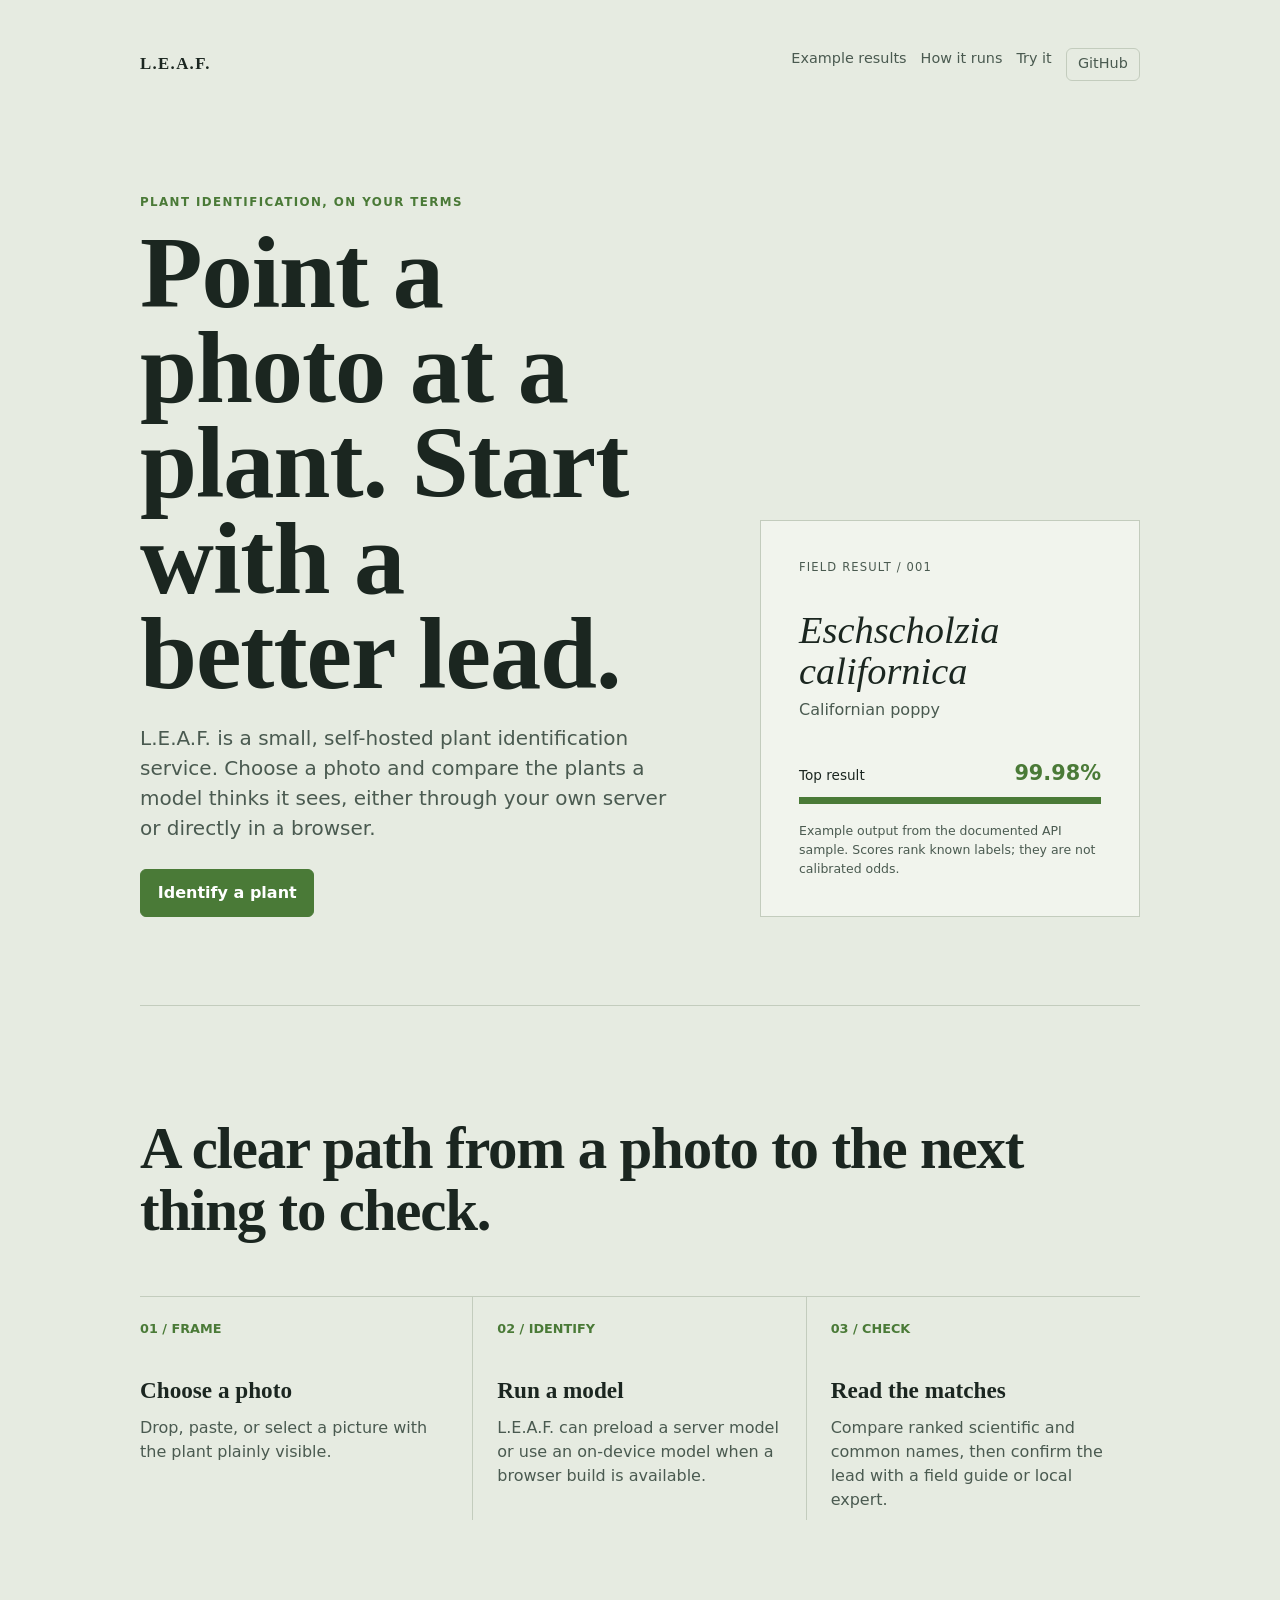
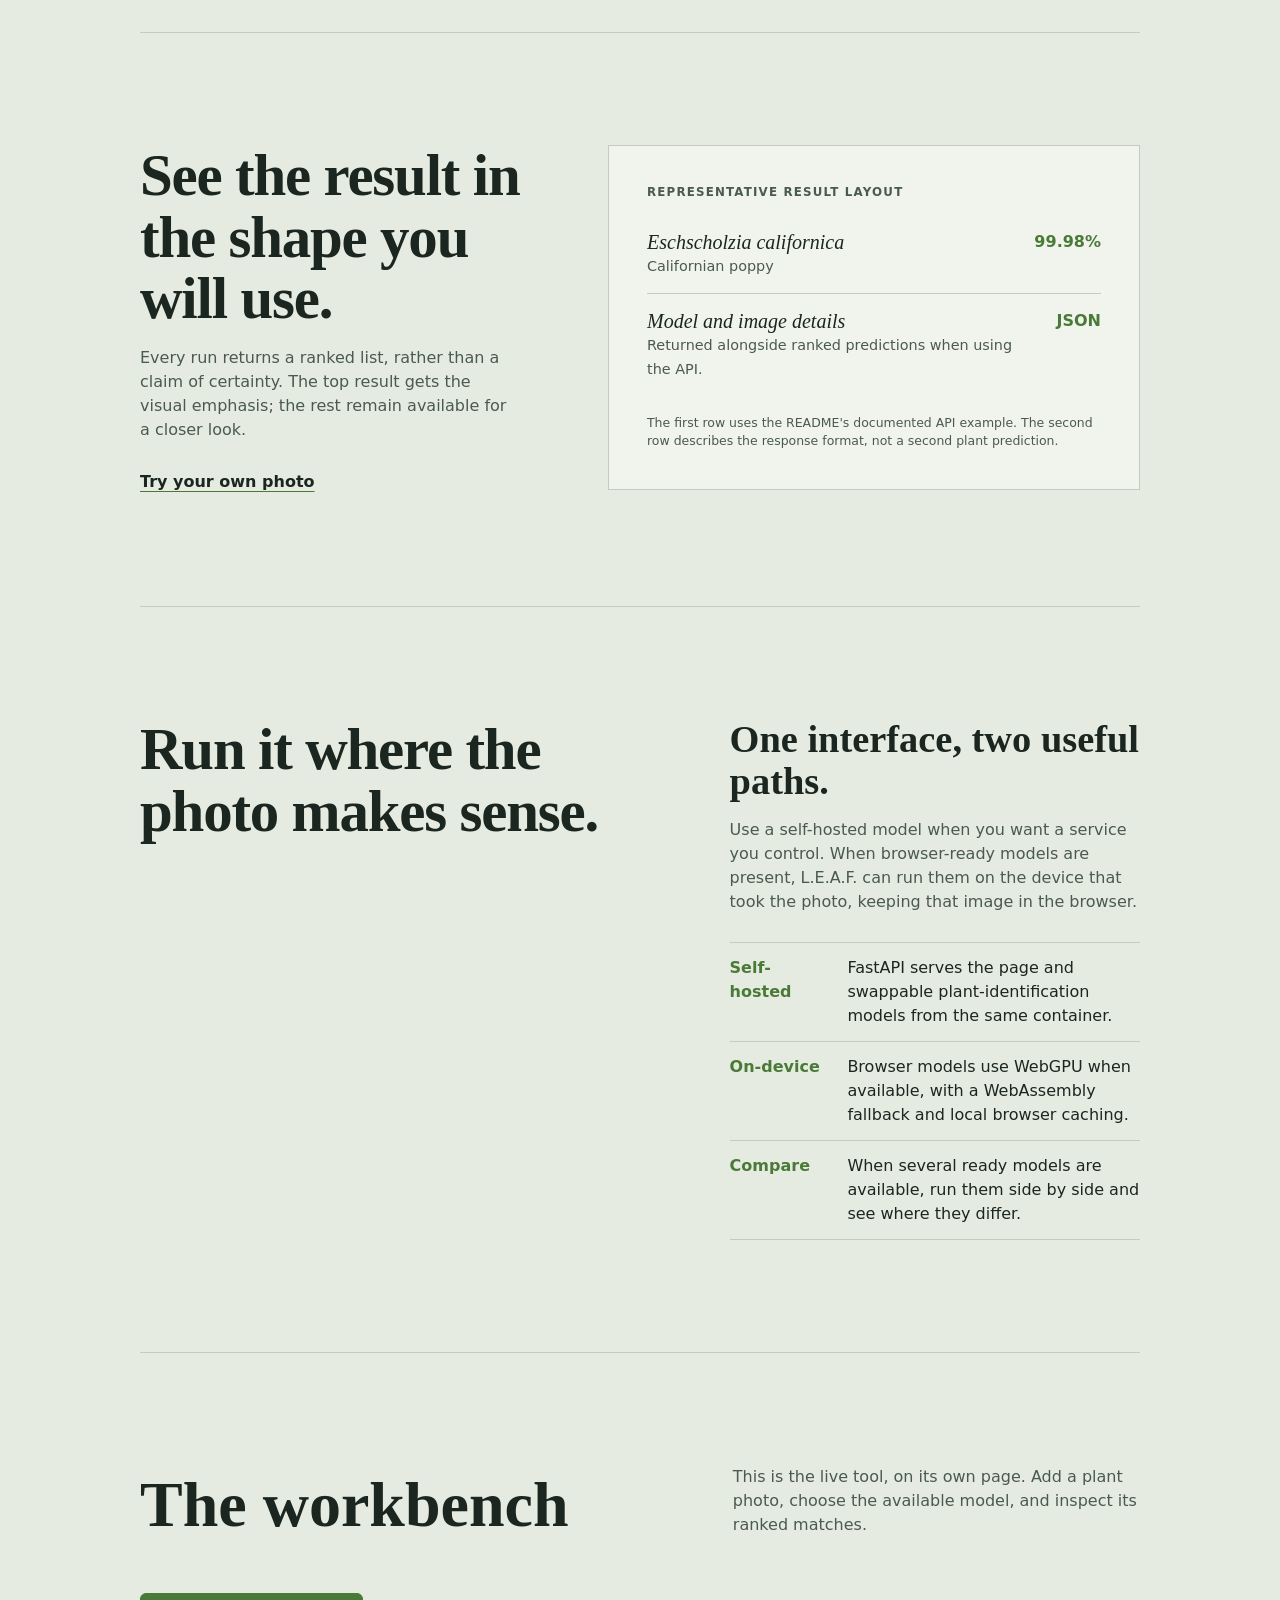
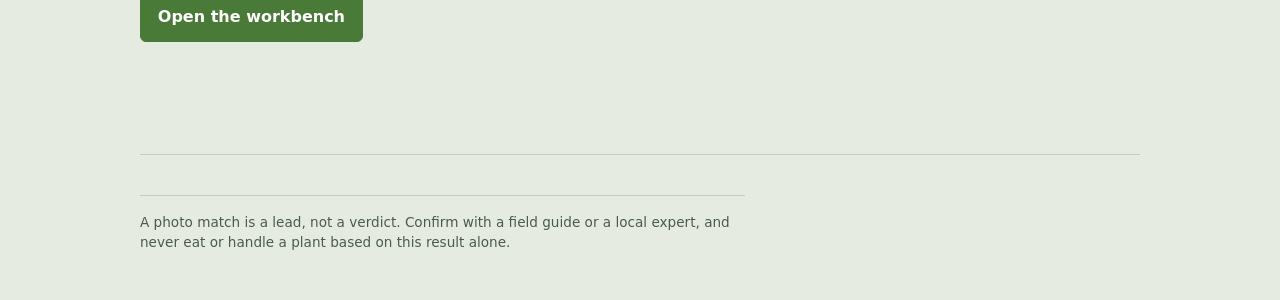
==== commit 8891475c: "Add a GitHub button to both pages" ====
--- a/app/static/index.html
+++ b/app/static/index.html
@@ -12,7 +12,7 @@
  <header id="overview">
  <div class="site-nav" aria-label="Primary navigation">
  <a class="mark" href="#overview" aria-label="L.E.A.F. home">L.E.A.F.</a>
- <nav><a href="#examples">Example results</a><a href="#models">How it runs</a><a href="app.html">Try it</a></nav>
+ <nav><a href="#examples">Example results</a><a href="#models">How it runs</a><a href="app.html">Try it</a><a class="gh" href="https://github.com/shuff57/LEAF" target="_blank" rel="noopener">GitHub</a></nav>
  </div>
  <section class="hero" aria-labelledby="hero-title">
  <div>
--- a/app/static/site.css
+++ b/app/static/site.css
@@ -38,6 +38,8 @@
  .site-nav a { color: var(--ink-soft); text-decoration: none; }
  .site-nav a:hover, .site-nav a:focus-visible { color: var(--moss); text-decoration: underline; text-underline-offset: 3px; }
  .site-nav a:focus-visible, .hero-link:focus-visible, .example-link:focus-visible { outline: 2px solid var(--moss); outline-offset: 3px; }
+ .site-nav a.gh { padding: 0.28rem 0.7rem; border: 1px solid var(--line); border-radius: 6px; }
+ .site-nav a.gh:hover { border-color: var(--moss); text-decoration: none; }
  .hero { display: grid; grid-template-columns: minmax(0, 7fr) minmax(260px, 5fr); gap: clamp(28px, 7vw, 88px); align-items: end; min-height: min(560px, calc(100dvh - 88px)); padding: clamp(28px, 7vw, 92px) 0 clamp(44px, 7vw, 88px); border-bottom: 1px solid var(--line); }
  .eyebrow { margin: 0 0 13px; color: var(--moss); font-size: 0.74rem; font-weight: 700; letter-spacing: 0.12em; text-transform: uppercase; }
  .hero h1 { max-width: 10ch; font-size: clamp(3.2rem, 8vw, 6.8rem); line-height: 0.93; }
